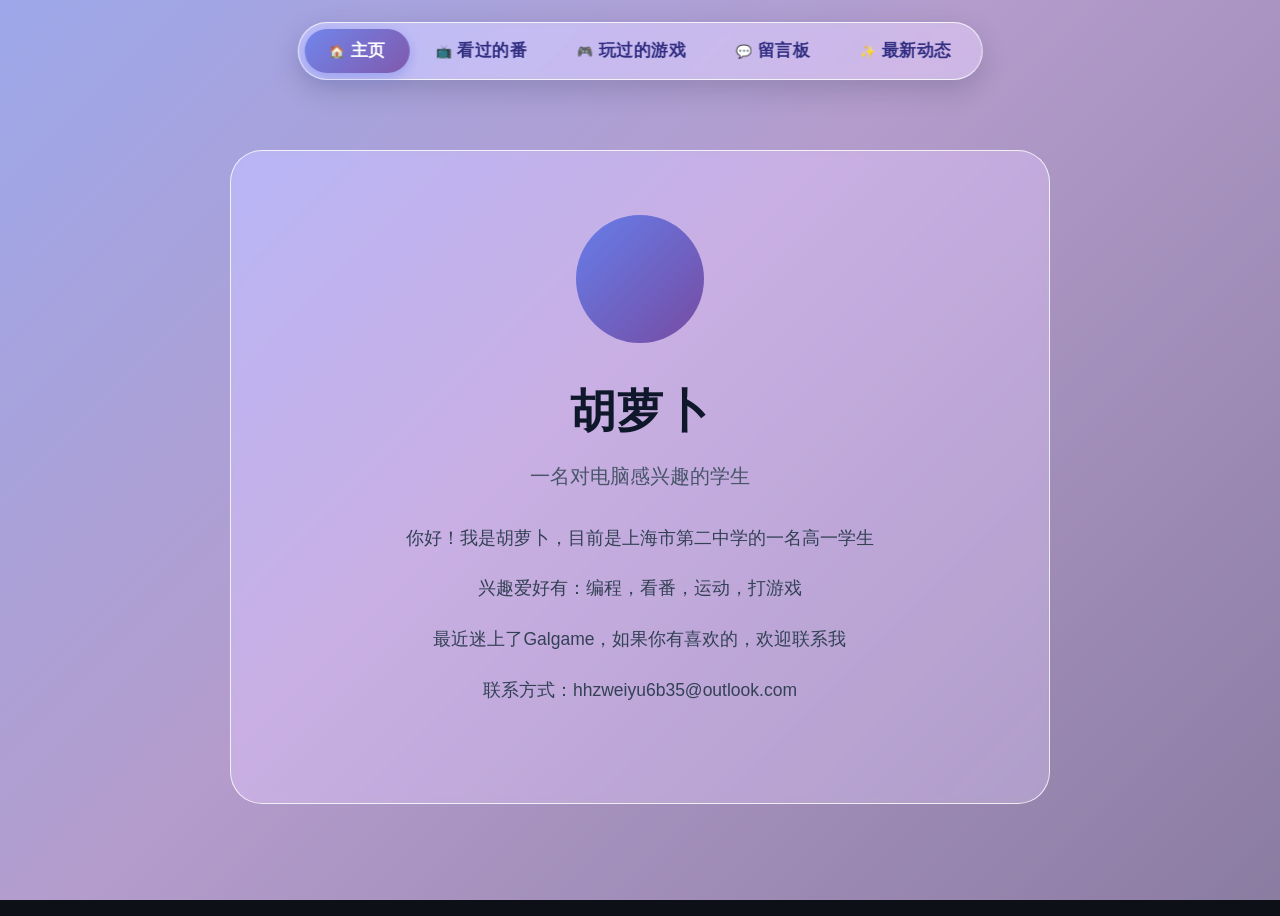
==== index.html @ c0b04a6d "Add files via upload" ====
<!DOCTYPE html>
<html lang="zh-CN">
<head>
  <meta charset="UTF-8">
  <meta name="viewport" content="width=device-width, initial-scale=1.0">
  <link rel="icon" type="image/png" href="https://raw.githubusercontent.com/huluob0721/huluob0721.github.io/main/zozlogo.png">
  <title>胡萝卜的个人博客</title>

  <link rel="preconnect" href="https://fonts.googleapis.cn" crossorigin>
  <link href="https://fonts.googleapis.cn/css2?family=ZCOOL+KuaiLe&display=swap" rel="stylesheet">

  <style>
    *, *::before, *::after { cursor: none !important; }

    :root {
      --glass-bg:       rgba(255, 255, 255, 0.22);
      --glass-bg-hover: rgba(255, 255, 255, 0.32);
      --glass-blur:     4px;
      --glass-saturate: 140%;
      --glass-border:   rgba(255, 255, 255, 0.8);
    }

    body {
      min-height: 100vh;
      background: #0d1117;
      color: #c9d1d9;
      font-family: 'Menlo', 'Consolas', 'Courier New', monospace;
      overflow: hidden;
      /* 默认禁止选中：双击换壁纸 / 拖滚动条时不会再糊一层蓝色高亮 */
      -webkit-user-select: none; user-select: none;
    }
    /* 例外：这几处文字允许手动拖选复制（邮箱、弹窗正文） */
    .bio, .modal-body, .msg-text, .entry-comment {
      -webkit-user-select: text; user-select: text;
    }

    /* ============ 自定义鼠标跟随 + 尾拖粒子 ============ */
    .cursor-particle {
      position: fixed;
      width: 12px; height: 12px;
      border-radius: 50%;
      background: rgba(255, 255, 255, 0.8);
      pointer-events: none;
      z-index: 9999;
      animation: particleFade 0.8s ease-out forwards;
    }
    @keyframes particleFade {
      0%   { opacity: 1; transform: scale(1); }
      100% { opacity: 0; transform: scale(0) translateY(-20px); }
    }

    .q-arrow {
      position: fixed; width: 28px; height: 28px;
      pointer-events: none; z-index: 10000;
      /* 默认不显示：页面刚打开时箭头会停在 (0,0) 或者上次的残留位置，
         必须先检测到真实的指针输入才现身（见 .q-arrow.ready） */
      opacity: 0;
      transform: scale(0.6);
      transition: opacity 0.08s ease;
    }
    /* 检测到真实鼠标输入后才显示（带一个轻微的"浮现"入场） */
    .q-arrow.ready {
      opacity: 1;
      transform: scale(1);
      transition: opacity 0.18s ease, transform 0.18s cubic-bezier(0.34, 1.4, 0.64, 1);
    }
    /* 鼠标进入 iframe（Giscus）时交给 iframe 内部的原生 cursor，避免双箭头 */
    .q-arrow.in-frame { opacity: 0; transform: scale(0.6); }
    /* 纯触摸设备（没有鼠标）始终不显示自定义箭头。
       ⚠️ 必须同时把原生光标还回来，否则触屏上会一个光标都看不见 */
    .q-arrow.no-pointer { display: none; }

    /* 指针离开网页区域（移到最左侧外面、浏览器地址栏、别的窗口）时：
       自定义箭头已经藏了，但全局 cursor:none 还挂着 —— 那就会一个光标都看不见。
       所以离开时把系统原本的光标还回来，回来时再切回自定义箭头。
       选择器特意加了 html.native-cursor 提高优先级，才能盖住下面那两条 !important。 */
    html.native-cursor,
    html.native-cursor *,
    html.native-cursor *::before,
    html.native-cursor *::after { cursor: auto !important; }
    .q-arrow::before {
      content: '';
      position: absolute; inset: 0;
      background: url("data:image/svg+xml,%3Csvg xmlns='http://www.w3.org/2000/svg' viewBox='0 0 28 28'%3E%3Cpath d='M5 3 L22 13 L14 14.5 L17.5 21 Z' fill='%23ffffff' stroke='%2323418a' stroke-width='2.2' stroke-linejoin='round' stroke-linecap='round'/%3E%3C/svg%3E") center/contain no-repeat;
      transition: transform 0.15s ease;
    }
    .q-arrow.hover::before { transform: scale(1.3) rotate(-5deg); }
    .q-arrow.on-profile::before {
      background: url("data:image/svg+xml,%3Csvg xmlns='http://www.w3.org/2000/svg' viewBox='0 0 28 28'%3E%3Cpath d='M5 3 L22 13 L14 14.5 L17.5 21 Z' fill='%23ffffff' stroke='%234f46e5' stroke-width='2.2' stroke-linejoin='round' stroke-linecap='round'/%3E%3C/svg%3E") center/contain no-repeat;
    }

    /* ============ 点击冒出的爱心 ============ */
    .click-heart {
      position: fixed; pointer-events: none; z-index: 9998;
      animation: heartFloat 1s ease-out forwards;
    }
    @keyframes heartFloat {
      0%   { opacity: 1; transform: scale(0) rotate(0deg); }
      20%  { transform: scale(1.4) rotate(-5deg); }
      100% { opacity: 0; transform: scale(0.5) translateY(-100px) rotate(10deg); }
    }

    /* ============ 个人简介页 ============ */
    .stage-profile {
      position: fixed; inset: 0; z-index: 100;
      /* 壁纸加载失败时（如 raw.githubusercontent.com 被墙）也不会是纯黑 */
      background: linear-gradient(135deg, #4c5fd7 0%, #764ba2 45%, #2b1055 100%);
      clip-path: circle(0px at 50% 50%);
      -webkit-clip-path: circle(0px at 50% 50%);
      transition: clip-path 0.75s cubic-bezier(0.4, 0, 0.2, 1);
      display: flex; align-items: center; justify-content: center;
      /* 整页禁止滚动：内容超出时改为卡片内部滚动，
         否则往下拖会露出壁纸层下面那圈动效，很难看 */
      overflow: hidden;
      /* 顶部留出导航栏的空间，避免矮屏时导航压住卡片 */
      padding: 86px 16px 32px; box-sizing: border-box;
      --origin-x: 50%;
      --origin-y: 50%;
    }
    .stage-profile.open {
      clip-path: circle(150vmax at var(--origin-x, 50%) var(--origin-y, 50%));
      -webkit-clip-path: circle(150vmax at var(--origin-x, 50%) var(--origin-y, 50%));
      z-index: 101;
    }
    /* 极老浏览器不支持 clip-path 时，直接整块显示，避免永远被裁成 0 半径 */
    @supports not (clip-path: circle(50% at 50% 50%)) {
      .stage-profile { clip-path: none; -webkit-clip-path: none; }
    }

    /* 壁纸层 */
    .stage-profile::before {
      content: '';
      position: absolute; inset: 0;
      background-image: var(--wallpaper);
      background-size: cover;
      background-position: center;
      transition: opacity 0.28s ease;
      z-index: 0;
    }

    /* 常驻淡白色遮罩 —— 提亮壁纸、保证卡片文字可读性 */
    .stage-profile::after {
      content: '';
      position: absolute; inset: 0;
      background: rgba(255, 255, 255, 0.45);
      pointer-events: none;
      z-index: 0;
    }

    /* 切换中：壁纸淡出，露纯黑底 */
    .stage-profile.wp-fading::before {
      opacity: 0;
    }

    /* ============ 液态玻璃简介卡片 ============ */
    .profile-card {
      position: relative;
      z-index: 1;
      background: var(--glass-bg);
      backdrop-filter: blur(var(--glass-blur)) saturate(var(--glass-saturate));
      -webkit-backdrop-filter: blur(var(--glass-blur)) saturate(var(--glass-saturate));
      border-radius: 32px;
      padding: 64px 60px;
      /* 玻璃框整体放大（480 → 620 → 820px） */
      max-width: 820px; width: 94%;
      /* box-sizing 必须加：否则 max-height 不含 48px 的上下 padding，
         限高会算少 96px，矮屏时卡片照样顶出视口 */
      box-sizing: border-box;
      /* 内容再长也不撑破视口：超出部分在卡片内部滚动 */
      max-height: calc(100vh - 118px);
      overflow-y: auto;
      text-align: center;
      border: 1px solid var(--glass-border);
      opacity: 0;
      transform: scale(0.7) translateY(30px);
      transition: opacity 0.6s cubic-bezier(0.68,-0.55,0.27,1.55) 0.4s,
                  transform 0.6s cubic-bezier(0.68,-0.55,0.27,1.55) 0.4s;
      font-family: -apple-system, BlinkMacSystemFont, 'PingFang SC', 'Hiragino Sans GB',
                   'Microsoft YaHei', 'Source Han Sans SC', 'Noto Sans CJK SC',
                   'WenQuanYi Micro Hei', sans-serif;
    }
    .stage-profile.open .profile-card {
      opacity: 1;
      transform: scale(1) translateY(0);
    }

    /* ============ 弹窗打开时：背景卡片后退 + 虚化 ============ */
    .profile-card.blurred {
      opacity: 0.45;
      transform: scale(0.94) translateY(8px);
      filter: brightness(0.85) blur(6px);
    }

    /* 头像 */
    .avatar {
      width: 128px; height: 128px; border-radius: 50%;
      object-fit: cover; margin: 0 auto 28px; display: none;
      border: 4px solid rgba(255,255,255,0.8);
    }
    .avatar-fallback {
      width: 128px; height: 128px; border-radius: 50%;
      background: linear-gradient(135deg, #667eea, #764ba2);
      margin: 0 auto 28px;
    }

    .profile-card h2 {
      font-family: 'ZCOOL KuaiLe', 'PingFang SC', 'Microsoft YaHei', sans-serif;
      font-size: 46px; color: #0f172a; margin-bottom: 10px; letter-spacing: 1px;
    }
    .profile-card .subtitle {
      font-size: 19.5px; color: #475569; margin-bottom: 32px; font-weight: 500;
    }
    .profile-card .bio {
      font-size: 17.5px; color: #334155; line-height: 1.9; margin-bottom: 32px;
    }

    /* ============ 新闻活动列表 ============ */
    .news-section { margin-top: 8px; text-align: left; }
    .news-section .section-title {
      font-size: 19.5px; font-weight: 700; color: #3730a3;
      margin-bottom: 16px; padding-left: 14px;
      border-left: 5px solid #667eea;
    }
    .news-list {
      list-style: none; padding: 0; margin: 0;
      display: flex; flex-direction: column; gap: 14px;
      /* 与番剧 / 游戏列表同款公式，上限略小（动态条目比番剧矮） */
      max-height: max(110px, min(440px, calc(100vh - 430px)));
      overflow-y: auto; padding-right: 4px;
    }
    .news-list::-webkit-scrollbar { width: 6px; }
    .news-list::-webkit-scrollbar-thumb {
      background: rgba(102,126,234,0.4); border-radius: 3px;
    }
    .news-item {
      display: flex; align-items: flex-start; gap: 14px;
      padding: 14px 18px; border-radius: 14px;
      background: var(--glass-bg);
      backdrop-filter: blur(3px);
      -webkit-backdrop-filter: blur(3px);
      border: 1px solid var(--glass-border);
      transition: transform 0.18s ease, background 0.18s ease;
    }
    .news-item:hover {
      transform: translateY(-2px);
      background: var(--glass-bg-hover);
    }
    .news-item.has-link { cursor: none; }
    .news-date {
      flex-shrink: 0; font-size: 13px; color: #667eea; font-weight: 700;
      background: rgba(102,126,234,0.12);
      padding: 6px 11px; border-radius: 9px; white-space: nowrap;
    }
    .news-text { flex: 1; text-align: left; min-width: 0; }
    .news-title {
      font-size: 16.5px; color: #0f172a; font-weight: 500; line-height: 1.5;
      display: -webkit-box; -webkit-line-clamp: 2;
      -webkit-box-orient: vertical; overflow: hidden;
    }
    .news-item.has-link .news-title { color: #3730a3; }
    .news-tag {
      display: inline-block; font-size: 11.5px; color: #ec4899;
      background: rgba(236,72,153,0.12);
      padding: 3px 9px; border-radius: 7px;
      margin-top: 7px; font-weight: 600;
    }

    /* ============ 动态详情弹窗 ============ */
    .modal-mask {
      position: fixed; inset: 0; z-index: 500;
      background: rgba(15, 15, 30, 0.25);
      backdrop-filter: blur(6px) saturate(120%);
      -webkit-backdrop-filter: blur(6px) saturate(120%);
      opacity: 0; pointer-events: none;
      transition: opacity 0.3s ease;
    }
    .modal-mask.show { opacity: 1; pointer-events: auto; }

    .modal {
      position: fixed; z-index: 501;
      left: 50%; top: 50%;
      width: 92%; max-width: 680px; max-height: 82vh;
      overflow-y: auto;
      background: var(--glass-bg);
      backdrop-filter: blur(var(--glass-blur)) saturate(var(--glass-saturate));
      -webkit-backdrop-filter: blur(var(--glass-blur)) saturate(var(--glass-saturate));
      border-radius: 30px;
      border: 1px solid var(--glass-border);
      padding: 48px 46px 38px;
      transform: translate(-50%, calc(-50% + 44px)) scale(0.9);
      opacity: 0; pointer-events: none;
      transition: transform 0.4s cubic-bezier(0.34, 1.56, 0.64, 1),
                  opacity 0.3s ease;
      font-family: -apple-system, BlinkMacSystemFont, 'PingFang SC', 'Hiragino Sans GB',
                   'Microsoft YaHei', 'Source Han Sans SC', 'Noto Sans CJK SC',
                   'WenQuanYi Micro Hei', sans-serif;
    }
    .modal.show {
      transform: translate(-50%, -50%) scale(1);
      opacity: 1; pointer-events: auto;
    }
    .modal::-webkit-scrollbar { width: 6px; }
    .modal::-webkit-scrollbar-thumb { background: rgba(102,126,234,0.4); border-radius: 3px; }

    .modal-close {
      position: absolute; top: 18px; right: 18px;
      width: 46px; height: 46px; border-radius: 50%;
      border: 1px solid var(--glass-border);
      background: var(--glass-bg);
      backdrop-filter: blur(3px);
      -webkit-backdrop-filter: blur(3px);
      color: #3730a3; font-size: 23px; line-height: 1;
      display: flex; align-items: center; justify-content: center;
      transition: transform 0.3s ease, background 0.2s ease, color 0.2s ease;
    }
    .modal-close:hover {
      transform: rotate(90deg);
      background: rgba(255,255,255,0.9);
      color: #be185d;
    }
    .modal-close:active { transform: rotate(0deg) scale(0.92); }

    .modal-date {
      display: inline-block; font-size: 14px; font-weight: 700;
      color: #667eea; background: rgba(102,126,234,0.12);
      padding: 6px 13px; border-radius: 10px; margin-bottom: 14px;
    }
    .modal-title {
      font-family: 'ZCOOL KuaiLe', 'PingFang SC', 'Microsoft YaHei', sans-serif;
      font-size: 32px; color: #0f172a; margin: 0 0 22px;
      padding-right: 52px; line-height: 1.4;
    }
    .modal-body { text-align: left; }
    .modal-body p {
      font-size: 17.5px; color: #334155; line-height: 1.95;
      margin: 0 0 18px; cursor: none;
    }
    .modal-body p:last-child { margin-bottom: 0; }

    /* ============ 顶部板块导航 ============ */
    .topnav {
      position: fixed; top: 22px; left: 50%;
      transform: translate(-50%, -30px);
      z-index: 300;
      opacity: 0; pointer-events: none;
      transition: opacity 0.45s ease, transform 0.5s cubic-bezier(0.34, 1.56, 0.64, 1),
                  filter 0.3s ease;
      font-family: -apple-system, BlinkMacSystemFont, 'PingFang SC', 'Hiragino Sans GB',
                   'Microsoft YaHei', 'Source Han Sans SC', 'Noto Sans CJK SC',
                   'WenQuanYi Micro Hei', sans-serif;
    }
    .topnav.show { opacity: 1; transform: translate(-50%, 0); pointer-events: auto; }
    .topnav.dim  { opacity: 0.38; filter: blur(5px); pointer-events: none; }

    .topnav-inner {
      position: relative;
      display: flex; align-items: center; gap: 2px;
      padding: 6px; border-radius: 999px;
      background: rgba(255, 255, 255, 0.30);
      backdrop-filter: blur(var(--glass-blur)) saturate(var(--glass-saturate));
      -webkit-backdrop-filter: blur(var(--glass-blur)) saturate(var(--glass-saturate));
      border: 1px solid var(--glass-border);
      box-shadow: 0 10px 28px rgba(15, 23, 42, 0.18);
    }

    .nav-indicator {
      position: absolute; top: 6px; left: 6px;
      height: calc(100% - 12px); width: 0;
      border-radius: 999px;
      background: linear-gradient(135deg, rgba(102,126,234,0.88), rgba(118,75,162,0.88));
      box-shadow: 0 4px 14px rgba(102, 126, 234, 0.45);
      transition: transform 0.42s cubic-bezier(0.34, 1.4, 0.64, 1),
                  width 0.42s cubic-bezier(0.34, 1.4, 0.64, 1);
      z-index: 0;
    }

    .nav-link {
      position: relative; z-index: 1;
      border: none; background: transparent;
      font-family: inherit; font-size: 16.5px; font-weight: 600;
      color: #312e81; letter-spacing: 0.5px;
      padding: 11px 24px; border-radius: 999px;
      white-space: nowrap;
      transition: color 0.28s ease, transform 0.2s ease;
    }
    .nav-link:hover { transform: translateY(-1px); }
    .nav-link.active { color: #fff; }
    .nav-link .nav-ico { margin-right: 5px; font-size: 13px; }

    /* ============ 页面切换容器 ============ */
    .pages {
      position: relative;
      /* 必须常驻裁剪：非激活的 .page 是 absolute 定位，仍然参与布局，
         一旦它比容器高就会溢出，把卡片的 scrollHeight 撑大，
         导致卡片"以为"内容超了而冒出多余的滚动条。
         列表项 hover 只是上浮 2px，在列表自己的滚动框内，不受影响。 */
      overflow: hidden;
      transition: height 0.42s cubic-bezier(0.34, 1.3, 0.64, 1);
    }
    .page {
      position: absolute; top: 0; left: 0; width: 100%;
      opacity: 0; transform: translateY(16px) scale(0.98);
      pointer-events: none;
      transition: opacity 0.28s ease, transform 0.42s cubic-bezier(0.34, 1.4, 0.64, 1);
    }
    .page.active  { opacity: 1; transform: none; pointer-events: auto; }
    .page.leaving { opacity: 0; transform: translateY(-16px) scale(0.98); }

    /* ============ 通用条目列表（番剧 / 游戏共用） ============ */
    .entry-list {
      list-style: none; padding: 0 4px 0 0; margin: 0;
      display: flex; flex-direction: column; gap: 14px;
      /* 高度公式说明：卡片总高不能超过 calc(100vh - 118px)，
         减掉头部（头像+昵称+简介，约 282px）和栏目标题（约 30px）后，
         留给列表的就是 calc(100vh - 440px)。
         大屏最多 470px；屏幕变矮自动缩短，优先让列表内部滚动，
         而不是把卡片撑出第二根滚动条。
         max(110px,…) 是矮屏兜底，避免限高被算成 0 或负数。 */
      max-height: max(110px, min(470px, calc(100vh - 430px)));
      overflow-y: auto;
    }
    .entry-item {
      display: flex; align-items: flex-start; gap: 16px;
      padding: 14px 18px; border-radius: 14px;
      background: var(--glass-bg);
      backdrop-filter: blur(3px);
      -webkit-backdrop-filter: blur(3px);
      border: 1px solid var(--glass-border);
      transition: transform 0.18s ease, background 0.18s ease;
    }
    .entry-item:hover { transform: translateY(-2px); background: var(--glass-bg-hover); }

    .entry-cover {
      flex-shrink: 0; width: 68px; height: 96px; border-radius: 12px;
      object-fit: cover; display: block;
    }
    .entry-main { flex: 1; min-width: 0; text-align: left; }
    .entry-title {
      font-size: 17px; color: #0f172a; font-weight: 600; line-height: 1.45;
      display: -webkit-box; -webkit-line-clamp: 2;
      -webkit-box-orient: vertical; overflow: hidden;
    }
    .entry-meta {
      font-size: 13px; color: #475569; margin-top: 6px; font-weight: 500;
    }
    .entry-score { color: #f59e0b; font-weight: 700; letter-spacing: 1px; }
    .entry-comment {
      font-size: 15px; color: #334155; line-height: 1.75; margin-top: 7px;
      /* 评论允许复制 */
      -webkit-user-select: text; user-select: text;
    }
    .entry-status {
      display: inline-block; font-size: 11.5px; font-weight: 600;
      padding: 3px 9px; border-radius: 7px; margin-left: 8px;
      background: rgba(102,126,234,0.14); color: #4338ca;
    }
    .entry-status.playing  { background: rgba(236,72,153,0.14); color: #be185d; }
    .entry-status.dropped  { background: rgba(100,116,139,0.16); color: #475569; }

    .entry-empty {
      font-size: 14px; color: #64748b; text-align: center;
      padding: 18px 8px; line-height: 1.7;
    }

    .section-hint {
      font-size: 11px; color: #64748b; font-weight: 500;
      float: right; margin-top: 2px;
    }

    /* ============ 留言板（Giscus） ============ */
    .giscus-host {
      min-height: 60px;
      /* 容器本身也用同一支箭头（PNG，Chrome 只认 PNG 不认 SVG）。
         这样"容器内但不在 iframe 上"的空白区域也有光标，
         配合下面 JS 箭头的隐藏，整个留言区从头到尾只有一支箭头。 */
      cursor: url("[data-uri]") 6 3, auto !important;
      /* 留言区限高：Giscus 的 iframe 会随留言条数一路变高，不设上限会把卡片撑破。
         上限 500px，比番剧 / 游戏列表的 470px 略高，留言内容更长；
         同样受 calc(100vh - 440px) 约束，矮屏自动缩短。 */
      max-height: max(120px, min(500px, calc(100vh - 430px)));
      overflow-y: auto;
      overflow-x: hidden;
      border-radius: 12px;
      /* 和 .entry-list 一样留出右侧滚动条的位置 */
      padding-right: 4px;
    }
    /* iframe 初始兜底高度，之后 giscus 会按内容精确改写 */
    .giscus-host iframe { width: 100%; border: none; min-height: 260px; }
    .giscus-tip {
      font-size: 14.5px; color: #64748b; line-height: 1.8;
      text-align: center; padding: 14px 10px;
      background: var(--glass-bg);
      border: 1px solid var(--glass-border);
      border-radius: 12px;
    }
    .giscus-tip a { color: #4338ca; }

    /* ============ 自定义滚动条 ============
       原生滚动条属于浏览器控件，鼠标在上面拖动时不会向页面派发 mousemove，
       自定义指针就会卡住。所以这里换成用 DOM 画的滚动条，事件完全可控。 */
    .cs-scroll { scrollbar-width: none; -ms-overflow-style: none; overscroll-behavior: contain; }
    .cs-scroll::-webkit-scrollbar { width: 0; height: 0; display: none; }

    .cs-track {
      position: fixed; width: 8px;
      border-radius: 4px;
      background: rgba(15, 23, 42, 0.10);
      opacity: 0; z-index: 9000;
      /* 关键：隐藏时必须彻底不吃鼠标事件，否则会挡住下面的卡片 */
      pointer-events: none;
      transition: opacity 0.25s ease, background 0.2s ease;
      -webkit-user-select: none; user-select: none;
      touch-action: none;
    }
    .cs-track.show { opacity: 1; pointer-events: auto; }
    .cs-track:hover, .cs-track.dragging { background: rgba(15, 23, 42, 0.16); }

    /* 左右各扩 12px 的透明命中区：8px 太窄，手抖一点就抓空 */
    .cs-track::before {
      content: '';
      position: absolute; top: 0; bottom: 0;
      left: -12px; right: -12px;
    }

    .cs-thumb {
      position: absolute; left: 0; width: 100%;
      border-radius: 4px;
      background: rgba(102, 126, 234, 0.55);
      transition: background 0.2s ease, width 0.15s ease, left 0.15s ease;
      touch-action: none;
    }
    .cs-track:hover .cs-thumb, .cs-thumb:hover { background: rgba(102, 126, 234, 0.8); }
    .cs-track.dragging .cs-thumb { background: rgba(79, 70, 229, 0.9); }

    @media (max-width: 560px) {
      .topnav { top: 12px; max-width: 96vw; }
      /* 五个栏目：手机上隐藏图标、压缩间距，保证一行放得下 */
      .nav-link { font-size: 12.5px; padding: 8px 10px; letter-spacing: 0; }
      .nav-link .nav-ico { display: none; }
      /* 窄屏装不下太宽的 padding，收回来，内容才不会被挤扁 */
      .profile-card { padding: 36px 24px; width: 94%; }
      .profile-card h2 { font-size: 32px; }
      /* 同样按视口算，手机上也不会把卡片撑出第二根滚动条 */
      .entry-list  { max-height: max(110px, min(300px, calc(100vh - 533px))); }
      .giscus-host { max-height: max(120px, min(320px, calc(100vh - 533px))); }
      .news-list   { max-height: max(110px, min(280px, calc(100vh - 533px))); }
    }
    @media (max-width: 380px) {
      .nav-link { font-size: 12px; padding: 8px 7px; }
    }

    /* 矮屏：把头部（padding / 头像 / 大字号）收一收，
       给列表腾出空间，否则限高会被压到只剩 110px */
    @media (max-height: 680px) {
      .profile-card { padding: 32px 40px; }
      .avatar, .avatar-fallback { width: 92px; height: 92px; margin-bottom: 18px; }
      .profile-card h2 { font-size: 34px; margin-bottom: 6px; }
      .profile-card .subtitle { font-size: 17px; margin-bottom: 18px; }
      .profile-card .bio { font-size: 15px; line-height: 1.75; margin-bottom: 18px; }
      .entry-list  { max-height: max(110px, min(470px, calc(100vh - 330px))); }
      .news-list   { max-height: max(110px, min(440px, calc(100vh - 330px))); }
      .giscus-host { max-height: max(120px, min(500px, calc(100vh - 330px))); }
    }
  </style>
</head>
<body>

  <div class="q-arrow" id="qArrow"></div>

  <nav class="topnav" id="topNav">
    <div class="topnav-inner" id="topNavInner">
      <span class="nav-indicator" id="navIndicator"></span>
      <button class="nav-link active" data-page="home"><span class="nav-ico">🏠</span>主页</button>
      <button class="nav-link" data-page="anime"><span class="nav-ico">📺</span>看过的番</button>
      <button class="nav-link" data-page="game"><span class="nav-ico">🎮</span>玩过的游戏</button>
      <button class="nav-link" data-page="board"><span class="nav-ico">💬</span>留言板</button>
      <button class="nav-link" data-page="news"><span class="nav-ico">✨</span>最新动态</button>
    </div>
  </nav>

  <div class="stage-profile" id="stageProfile">
    <div class="profile-card" id="profileCard">
      <div class="pages" id="pagesWrap">

        <!-- ============ 主页 ============ -->
        <section class="page active" data-page="home">
          <img class="avatar" id="avatarImg" alt="avatar">
          <div class="avatar-fallback" id="avatarFallback"></div>
          <h2>胡萝卜</h2>
          <p class="subtitle">一名对电脑感兴趣的学生</p>
          <div class="bio">
            <p>你好！我是胡萝卜，目前是上海市第二中学的一名高一学生</p>
            <p>兴趣爱好有：编程，看番，运动，打游戏</p>
            <p>最近迷上了Galgame，如果你有喜欢的，欢迎联系我</p>
            <p>联系方式：hhzweiyu6b35@outlook.com</p>
          </div>
        </section>

        <!-- ============ 看过的番 ============ -->
        <section class="page" data-page="anime">
          <div class="news-section">
            <div class="section-title">📺 看过的番</div>
            <ul class="entry-list" id="animeMount"></ul>
          </div>
        </section>

        <!-- ============ 玩过的游戏 ============ -->
        <section class="page" data-page="game">
          <div class="news-section">
            <div class="section-title">🎮 玩过的游戏</div>
            <ul class="entry-list" id="gameMount"></ul>
          </div>
        </section>

        <!-- ============ 留言板（Giscus：留言存进 GitHub Discussions，所有人可见） ============ -->
        <section class="page" data-page="board">
          <div class="news-section">
            <div class="section-title">💬 留言板<span class="section-hint" id="boardHint"></span></div>
            <div class="giscus-host" id="giscusHost"></div>
            <div class="giscus-tip" id="giscusTip" hidden></div>
          </div>
        </section>

        <!-- ============ 最新动态 ============ -->
        <section class="page" data-page="news">
          <div class="news-section">
            <div class="section-title">✨ 最新动态</div>
            <ul class="news-list" id="newsMount"></ul>
          </div>
        </section>

      </div>
    </div>
  </div>

  <div class="modal-mask" id="modalMask"></div>
  <div class="modal" id="modal" role="dialog" aria-modal="true">
    <button class="modal-close" id="modalClose" aria-label="关闭">✕</button>
    <span class="modal-date" id="modalDate"></span>
    <h3 class="modal-title" id="modalTitle"></h3>
    <div class="modal-body" id="modalBody"></div>
  </div>

  <!-- 看门狗：独立脚本，放在主脚本之前。
       主脚本任何一步抛错时，它依然能保证主页展开，不会黑屏。 -->
  <script>
    (function () {
      // 最底层兜底：只做"把页面显示出来"这一件事，不依赖任何其它代码
      function manualOpen() {
        try {
          // 尽力补渲染列表：只在列表还空着时才渲染，避免重复插入
          var pairs = [
            ['animeMount', 'renderAnime'], ['gameMount', 'renderGames'],
            ['newsMount', 'renderDynamics']
          ];
          pairs.forEach(function (p) {
            var el = document.getElementById(p[0]);
            if (el && !el.children.length && typeof window[p[1]] === 'function') window[p[1]]();
          });
        } catch (e) { /* 忽略 */ }
        var p = document.getElementById('stageProfile');
        if (p && !p.classList.contains('open')) {
          p.style.setProperty('--origin-x', '50%');
          p.style.setProperty('--origin-y', '50%');
          p.classList.add('open');
        }
        var n = document.getElementById('topNav');
        if (n) n.classList.add('show');
      }

      window.__forceOpen = function () {
        // 先走完整入场流程；它出错（含 async 内部抛错）时再手动兜底
        try {
          var r = (typeof enterProfile === 'function') ? enterProfile() : null;
          if (r && typeof r.catch === 'function') r.catch(manualOpen);
        } catch (e) { manualOpen(); }
        // 二次确认：无论上面发生什么，最终都必须展开
        setTimeout(function () {
          var p = document.getElementById('stageProfile');
          if (p && !p.classList.contains('open')) manualOpen();
        }, 600);
      };

      setTimeout(window.__forceOpen, 2000);
      window.addEventListener('error', function () { setTimeout(window.__forceOpen, 200); });
      window.addEventListener('unhandledrejection', function () { setTimeout(window.__forceOpen, 200); });
    })();
  </script>

  <script>
    /* 壁纸：双击页面空白处切换（Background3 已删除，故只保留两张） */
    /* ============ Giscus 公共留言板 ============
       留言存在 GitHub Discussions 里，所有人可见、可回复，不依赖任何服务器。

       ── 怎么拿到下面四个值（一次性操作，5 分钟搞定）──
       1. 打开你的仓库 → Settings → 勾选 Features 里的 **Discussions**
       2. 仓库里 Discussions → New category，名字随便（比如「留言板」），
          类型选 **Announcement**（保证只有你和 giscus 能开新帖）
       3. 去 https://github.com/apps/giscus 点 Install，装在你要用的仓库上
       4. 打开 https://giscus.app/zh-CN ，在「仓库」里填 owner/repo
          （你这里就是 huluob0721/huluob0721.github.io），
          页面下方会自动生成 data-repo-id 和 data-category-id，复制过来即可

       填好之后：留言需要登录 GitHub 才能发，没登录的人只能看。 */
    const GISCUS = {
      repo:       'huluob0721/huluob0721.github.io',
      repoId:     'R_kgDOUIggbw',
      category:   'Announcements',
      categoryId: 'DIC_kwDOUIggb84DGvc-',

      /* mapping 说明（很重要，选错了留言就对不上）：
         pathname  → 按"页面路径"找讨论。你这站是单页，根路径的 term 会是 index，
                     而你在 GitHub 上建的那条讨论标题是「留言板」，匹配不上，
                     giscus 会另外新建一条，你原来那条就找不回来了。
         number    → 直接按讨论编号加载，最稳，不受标题/域名影响 ✅ 当前用的就是这个
         specific  → 按标题关键词找（term 填 '留言板'），也支持自动建帖
         想换就改下面两行，并把 term 一起改掉。 */
      mapping:    'number',
      term:       '1',        // ← Discussion #1（即 .../discussions/1）

      /* theme：可以是内置主题名，也可以是一个 CSS 文件的网址。
         这里用的是仓库里的 giscus-theme.css —— 亮色、紫蓝主色，和网站一致，
         并且把鼠标指针换成了本站那支箭头（iframe 内部也能用自定义指针）。
         ⚠️ 必须把 giscus-theme.css 一起上传到仓库根目录，否则留言区会没样式。
         不想用自定义主题的话，把下面这行改成：theme: 'light'  */
      theme:      'https://huluob0721.github.io/giscus-theme.css',
    };

    let giscusMounted = false;


    const DISCUSS_URL = `https://github.com/${GISCUS.repo || ''}/discussions`;

    const PROFILE_WALLPAPERS = [
      'https://raw.githubusercontent.com/huluob0721/huluob0721.github.io/main/Background.png',
      'https://raw.githubusercontent.com/huluob0721/huluob0721.github.io/main/Background2.png'
    ];
    const AVATAR_URL  = 'https://raw.githubusercontent.com/huluob0721/huluob0721.github.io/main/Profile_Picture.png';
    const PRELOAD_TIMEOUT = 3000;

    const DYNAMICS = [
      { date: '2026.09.30', text: '国庆更新', tag: '新',
        detail: [
          '马上国庆节了，可以嗨7天了，开心～',
          '网站也是更新了，现在做出了板块的雏形，后续会慢慢完善。',
          '后面会随缘更新一些学习笔记、折腾记录、看番记录、玩游戏记录等内容，欢迎常来逛逛～',
        ] },
      { date: '2026.09.05', text: '博客上线啦 🎉',
        detail: [
          '折腾了好几天，个人博客终于正式上线啦！',
          '基于 GitHub Pages 搭建，零服务器成本，提交即部署。',
          '后面会慢慢把学习笔记、折腾记录都整理到这里，欢迎常来逛逛～',
        ] },
      { date: '2026.09.01', text: '开学了，高一加油 💪',
        detail: [
          '新学期新开始，正式成为一名高一学生。',
          '课程难度上了一个台阶，尤其是数理化，得调整好学习节奏。',
          '目标：把编程当成长线爱好坚持下去，同时不落下课内成绩。',
        ] },
      { date: '2026.08.31', text: '学会用 GitHub Pages 搭网站 🌐',
        detail: [
          '第一次接触 GitHub Pages，发现搭静态网站居然这么简单。',
          '流程大概是：建仓库 → 上传 HTML → 开启 Pages 功能 → 绑定域名（可选）。',
          '其实网站主体并不是我写的，还得感谢AI，帮我生成了大部分代码，省了不少时间。',
        ] },
    ];

    /* ============ 看过的番 ============
       cover  : 封面图链接，留空则显示渐变色块（用 color 作为主色）
       score  : 1~5 星
       status : 已看完 / 在看 / 弃番
       想加新条目，照着下面任意一条复制一行改内容即可。
    */
    const ANIME = [
      { title: 'CLANNAD', year: '2007', score: 5, status: '已看完', color: '#667eea', cover: '',
        comment: '冈崎朋也和古河渚的日常与离别，笑着笑着就哭了......' },
      { title: '紫罗兰永恒花园', year: '2018', score: 5, status: '已看完', color: '#ec4899', cover: '',
        comment: '画面质感拉满，每一封信都是一次告别' },
      { title: '轻音少女', year: '2009', score: 5, status: '已看完', color: '#f59e0b', cover: '',
        comment: '轻音永不毕业！' },
      { title: '冰菓', year: '2012', score: 5, status: '已看完', color: '#22d3ee', cover: '',
        comment: '日常推理，京阿尼画面巅峰之作' },
      { title: '中二病也要谈恋爱', year: '2012', score: 5, status: '已看完', color: '#a78bfa', cover: '',
        comment: '邪王真眼是最强的！' },
      { title: '凉宫春日的忧郁', year: '2006', score: 5, status: '已看完', color: '#fbbf24', cover: '',
        comment: 'SOS 团的日常，经典老番，God Knows神了！' },
    ];

    /* ============ 玩过的游戏 ============
       cover  : 封面图链接，留空则显示渐变色块
       score  : 1~5 星
       status : 已通关 / 在玩 / 弃坑 / 偶尔玩（写什么都行）
       hours  : 游玩时长（小时，可省略）
    */
    const GAMES = [
      { title: 'CLANNAD', platform: 'Steam / 实体', hours: 40, score: 5, status: '玩了一半左右', color: '#667eea', cover: '',
        comment: '学园篇差不多走完了，因为中考退坑了......' },
      { title: 'ATRI -My Dear Moments-', platform: 'Steam', hours: 12, score: 5, status: '已通关', color: '#0ea5e9', cover: '',
        comment: '夏、海、还有机器人少女，短但很完整。私は高性能ですから！' },
      { title: 'Minecraft', platform: 'Java 版', hours: 150, score: 5, status: '在玩', color: '#16a34a', cover: '',
        comment: '从初中玩到现在，依旧只能建火柴盒......' },
      { title: '原神', platform: 'PC / 手机', hours: 200, score: 5, status: '偶尔玩', color: '#f59e0b', cover: '',
        comment: '入宅作，现在偶尔上线......' },
      { title: 'GTA4 & GTA5', platform: 'PC', hours: 180, score: 5, status: '在玩', color: '#0ea5e9', cover: '',
        comment: '4 代细节做的好，5 代画质更高。依旧道德与法治这一块' },
      { title: '微软模拟飞行 2020', platform: 'Xbox', hours: 30, score: 5, status: '在玩', color: '#0ea5e9', cover: '',
        comment: '风景模拟器，天气和地景真的神了' },
      { title: '微软模拟飞行 X', platform: 'PC', hours: 50, score: 5, status: '偶尔玩', color: '#0ea5e9', cover: '',
        comment: '微软模拟飞行最成功的一代，现在偶尔还会开一下。' },
      { title: '钢铁雄心 4', platform: 'Steam', hours: 400, score: 5, status: '在玩', color: '#7c2d12', cover: '',
        comment: '地图填色游戏，一局一个通宵。玩完后变战犯了......' },
    ];

    /* ============ 自定义鼠标 ============
       只在"确实有鼠标"的时候才显示自定义箭头：
       页面刚加载、或者用户用触屏/触控板点击时，箭头还没拿到过真实坐标，
       这时候显示出来会停在左上角或上次残留的位置，很出戏。
       所以先判定设备是否具备精确指针（hover: hover + pointer: fine），
       再等第一次真实 mousemove/pointermove 才浮现。 */
    const qArrow = document.getElementById('qArrow');
    let pointerSeen = false;

    function hasFinePointer() {
      try {
        return window.matchMedia('(hover: hover) and (pointer: fine)').matches;
      } catch (e) { return true; }   // 不支持 matchMedia 就按有鼠标处理
    }
    (function initArrowVisibility() {
      if (!hasFinePointer()) {
        // 触屏：不显示自定义箭头，同时把被 cursor:none 干掉的原生光标还回来
        qArrow.classList.add('no-pointer');
        const st = document.createElement('style');
        st.textContent = '*, *::before, *::after { cursor: auto !important; }';
        document.head.appendChild(st);
        return;
      }

      /* 初始就挂上 native-cursor：
         页面刚打开时还不知道指针在哪（可能压根就没进过页面），
         这时候如果直接 cursor:none + 箭头未显示，整个页面会一个光标都没有。
         先显示系统光标，等第一次真实移动再无缝换成自定义箭头。 */
      document.documentElement.classList.add('native-cursor');

      /* 规则：系统指针在网页区域内 → 显示自定义箭头 + 隐藏系统光标；
         指针离开网页区域（移到最左侧外面、地址栏、别的窗口、移出屏幕）
         → 隐藏自定义箭头 + 把系统原本的光标还回来。
         两者永远互斥，不会同时出现两个指针，也不会一个都没有。 */
      function insideViewport(x, y) {
        /* 必须严格在视口内：
           浏览器在指针贴边/移出时会补发坐标为 0 或 innerWidth 的边缘 mousemove，
           放行这些坐标就会让箭头卡在页面最左侧不消失 —— 于是"两个指针"。 */
        return x > 1 && y > 1 && x < window.innerWidth - 1 && y < window.innerHeight - 1;
      }
      function show(x, y) {
        if (x == null || y == null || !insideViewport(x, y)) return;   // 边缘/无效坐标一律不显示
        pointerSeen = true; lastX = x; lastY = y;
        qArrow.style.left = x + 'px'; qArrow.style.top = y + 'px';
        qArrow.classList.add('ready');
        document.documentElement.classList.remove('native-cursor');
      }
      function leave() {
        qArrow.classList.remove('ready');
        // 箭头藏了，就必须把系统光标还回来，否则那边一个指针都没有
        document.documentElement.classList.add('native-cursor');
      }
      let lastX = null, lastY = null;
      function restore(e) {
        /* 指针回来了：优先用事件自带的坐标，没有（比如浏览器派发的假 enter 全 0）
           才退回上一次的有效坐标；实在都没有就继续显示系统光标，
           保证任何时刻都恰好有一个光标，不会空窗。 */
        if (e && insideViewport(e.clientX, e.clientY)) { show(e.clientX, e.clientY); return; }
        if (!pointerSeen || lastX == null || !insideViewport(lastX, lastY)) return;  // 继续用系统光标
        show(lastX, lastY);
      }

      /* 只有真实移动才负责"显示"：
         ⚠️ 不能用 mouseenter/pointerenter 来首次显示 —— 浏览器在页面加载完成、
            窗口重新获得焦点时会派发一个 clientX/clientY 全是 0 的假 enter 事件，
            照它定位就会在网页左上角凭空卡住一个箭头，看起来像多了一个指针。 */
      document.addEventListener('mousemove', (e) => {
        if (!insideViewport(e.clientX, e.clientY)) { leave(); return; }  // 贴到边缘就收起
        if (!pointerSeen || !qArrow.classList.contains('ready')) show(e.clientX, e.clientY);
      });
      document.addEventListener('pointermove', (e) => {
        if (e.pointerType !== 'mouse') return;
        if (!insideViewport(e.clientX, e.clientY)) { leave(); return; }
        if (!pointerSeen || !qArrow.classList.contains('ready')) show(e.clientX, e.clientY);
      });

      // 指针离开文档 → 收起 + 还回系统光标
      document.addEventListener('mouseleave', leave);
      document.addEventListener('pointerleave', (e) => { if (e.pointerType === 'mouse') leave(); });
      // 兜底：mouseout 且 relatedTarget 为空，说明指针离开了窗口（最可靠的跨浏览器判定）
      document.addEventListener('mouseout', (e) => { if (!e.relatedTarget) leave(); });
      // 重新进入：先摘掉 native-cursor，等真实移动再显示箭头
      document.addEventListener('mouseenter', restore);
      document.addEventListener('pointerenter', (e) => { if (e.pointerType === 'mouse') restore(e); });
      // 切走标签页 / 切到别的程序
      window.addEventListener('blur', leave);
    })();
    /* 抽出来供拖拽滚动条等场景复用（那些场景鼠标事件可能不冒泡到 document） */
    function moveArrow(x, y) {
      qArrow.style.left = x + 'px';
      qArrow.style.top  = y + 'px';
    }
    document.addEventListener('mousemove', (e) => {
      moveArrow(e.clientX, e.clientY);
      syncArrowOverFrame(e.clientX, e.clientY);
      createParticle(e.clientX, e.clientY);
    });
    function createParticle(x, y) {
      const p = document.createElement('div');
      p.className = 'cursor-particle';
      p.style.left = x - 6 + 'px'; p.style.top = y - 6 + 'px';
      const s = Math.random() * 8 + 4;
      p.style.width = s + 'px'; p.style.height = s + 'px';
      p.style.background = `hsla(${Math.random()*360},100%,80%,0.8)`;
      document.body.appendChild(p);
      setTimeout(() => p.remove(), 800);
    }
    /* 悬停反馈：原有 h1/p 之外，补上导航与列表项（事件委托，动态节点同样生效） */
    const HOVER_SELECTOR = 'h1, p, .nav-link, .entry-item, .news-item, .modal-close';
    document.addEventListener('mouseover', (e) => {
      if (e.target.closest && e.target.closest(HOVER_SELECTOR)) qArrow.classList.add('hover');
    });
    document.addEventListener('mouseout', (e) => {
      if (e.target.closest && e.target.closest(HOVER_SELECTOR)) qArrow.classList.remove('hover');
    });

    /* ============ 让自定义箭头"穿过" iframe（Giscus 留言区）============
       浏览器规则：鼠标一旦进入 iframe，父文档就彻底收不到事件
       （mousemove / mouseover / mouseout / :hover 全部失效），
       所以 JS 画的箭头会僵在 iframe 边界外，看起来像"进不去"。
       两边配合解决：
         1. iframe 内部 —— 靠 giscus-theme.css 把 cursor 换成同一支箭头（PNG），
            由浏览器原生绘制，零延迟、完全跟手；
         2. 父文档 —— 进入 iframe 时把 JS 箭头淡出，避免两个箭头同时出现。

       ⚠️ 双保险，缺一不可：
         A. iframe 元素的 mouseover / mouseout（主机制）—— 由浏览器在跨越边界的
            那一瞬间触发，无论鼠标移动多快都不会漏。
            只用坐标判断的话，鼠标快速划过时父文档最后一个 mousemove
            还停在边界外几十像素处，箭头就不会隐藏，
            于是"帧内一个 + 帧外卡一个"两个箭头打架。
         B. 坐标是否落在 iframe 的可见区域内（兜底）—— 某些浏览器/场景下
            iframe 的 mouseover 不触发，靠它补位。

       判定区取"留言区容器的可见矩形"（容器已把超出高度的 iframe 裁掉，
       所以不会像 iframe 自身矩形那样虚高 900px，把标题栏也误判进去）。
       容器自身也刷上了同一支 PNG 箭头，因此容器内哪怕没被 iframe 盖住，
       也始终只有一支箭头，不会出现"指针凭空消失"。 */
    const ARROW_IN_FRAME = 'in-frame';
    function setArrowOverFrame(on) {
      qArrow.classList.toggle(ARROW_IN_FRAME, !!on);
    }
    function giscusIframe() {
      const host = document.getElementById('giscusHost');
      return host ? host.querySelector('iframe') : null;
    }
    /* 留言区容器的"可见矩形"（再与卡片取交集，卡片滚动时容器可能被裁） */
    function boardRect() {
      const host = document.getElementById('giscusHost');
      if (!host) return null;
      // 留言板没在显示时（隐藏的 .page 仍在布局里、矩形照样存在），一律不算命中，
      // 否则切到别的栏目时箭头会被那块看不见的区域误伤
      const page = host.closest ? host.closest('.page') : null;
      if (page && !page.classList.contains('active')) return null;
      let r = host.getBoundingClientRect();
      if (r.width <= 0 || r.height <= 0) return null;
      const card = document.getElementById('profileCard');
      if (card) {
        const c = card.getBoundingClientRect();
        const left = Math.max(r.left, c.left), right = Math.min(r.right, c.right);
        const top = Math.max(r.top, c.top), bottom = Math.min(r.bottom, c.bottom);
        if (right <= left || bottom <= top) return null;
        r = { left, right, top, bottom };
      }
      return r;
    }
    /* iframe 内的光标是否已经"真的能用"了。
       ⚠️ 这是修"指针凭空消失一秒"的关键：
       giscus 的 iframe 在加载完成前是空白的（它自己还设了 opacity:0），
       此时 iframe 内的 PNG 光标还没生效。如果这时候就把 JS 箭头藏掉，
       那块区域就既没有 JS 箭头、也没有 iframe 光标 —— 指针整整消失一秒。
       所以：iframe 没就绪就绝不隐藏 JS 箭头，让它先顶着。 */
    /* 鼠标是否停在某根可见的自定义滚动条上（含 ::before 左右各 12px 命中区）。
       ⚠️ 这是修"留言板滚动条上没有指针"的关键：
       全局有 cursor:none，滚动条又是挂在 body 上的 DOM、不在 .giscus-host 里，
       拿不到留言区那支 PNG 光标；同时它紧贴容器右边缘，
       会被"速度补偿"外扩的判定区误判成"在留言区内"，把 JS 箭头也藏掉——
       于是原生箭头没有、JS 箭头也没有，指针彻底消失。
       滚动条是主文档的 DOM，JS 箭头本来就该显示，这里强制放行。 */
    function overScrollbar(x, y) {
      if (x == null || y == null) return false;
      const tracks = document.querySelectorAll('.cs-track.show');
      for (let i = 0; i < tracks.length; i++) {
        const r = tracks[i].getBoundingClientRect();
        if (r.width <= 0) continue;
        if (x >= r.left - 12 && x <= r.right + 12 && y >= r.top && y <= r.bottom) return true;
      }
      return false;
    }

    function frameReady() {
      const f = giscusIframe();
      if (!f) return false;
      // giscus 自己会在加载完成时摘掉这个类
      if (f.classList.contains('giscus-frame--loading')) return false;
      if (!f.getAttribute('src')) return false;
      return true;
    }

    let lastMX = null, lastMY = null;
    let frameHover = false;   // 浏览器明确告知"鼠标在 iframe 内"

    function updateArrowState(pad) {
      // 滚动条上 / 正在拖动滚动条 → 强制显示 JS 箭头（它是主文档 DOM，本来就该显示）
      if (overScrollbar(lastMX, lastMY) || document.querySelector('.cs-track.dragging')) {
        setArrowOverFrame(false); return;
      }
      const r = boardRect();
      if (!r || !frameReady()) { setArrowOverFrame(false); return; }  // 未就绪 → 继续显示
      const p = pad == null ? 8 : pad;
      const inside = lastMX != null &&
        lastMX >= r.left - p && lastMX <= r.right + p &&
        lastMY >= r.top  - p && lastMY <= r.bottom + p;
      setArrowOverFrame(frameHover || inside);
    }

    /* 坐标判断 + 鼠标速度补偿：
       父文档在 iframe 内收不到任何事件，鼠标又可能快速划过——
       最后一个 mousemove 还停在边界外几十上百像素处，箭头就不会隐藏，
       于是帧内一支 + 帧外卡一支，两个箭头打架。
       用相邻两次 mousemove 的间距外扩判定区，正好覆盖这种情况；
       慢速移动时补偿只有几像素，不会误判。 */
    function syncArrowOverFrame(x, y) {
      const prevX = lastMX, prevY = lastMY;
      lastMX = x; lastMY = y;
      const r = boardRect();
      let pad = 8;
      if (prevX != null) pad = Math.max(8, Math.min(120, Math.hypot(x - prevX, y - prevY) + 8));
      /* 只有在坐标"明确落在留言区之外"时才清除 frameHover。
         ⚠️ 修"在 giscus 里点一下，原来的箭头就冒出来"：
         点击 iframe 后浏览器偶尔会给父文档补发一个坐标仍在区内的 mousemove，
         盲目清除 frameHover 就会让 JS 箭头复活、和 iframe 内的光标打起来。 */
      if (!overScrollbar(x, y) &&
          (!r || x < r.left - pad || x > r.right + pad ||
                 y < r.top  - pad || y > r.bottom + pad)) {
        frameHover = false;
      }
      updateArrowState(pad);
    }

    // 跨越 iframe 边界的瞬间触发，与移动速度无关
    document.addEventListener('mouseover', (e) => {
      if (e.target && e.target.tagName === 'IFRAME') { frameHover = true; updateArrowState(8); }
    }, true);
    document.addEventListener('mouseout', (e) => {
      // 清掉也无妨：坐标还在区内的话 updateArrowState 会继续判定为隐藏
      if (e.target && e.target.tagName === 'IFRAME') { frameHover = false; updateArrowState(8); }
    }, true);
    window.addEventListener('blur', () => { frameHover = false; updateArrowState(8); });

    /* iframe 状态变化（首次加载完成、giscus 因登录/换会话重建 iframe）时重算一次，
       保证"空白期显示 JS 箭头 / 就绪后交棒给 iframe 光标"始终同步 */
    (function watchGiscusFrame() {
      const host = document.getElementById('giscusHost');
      if (!host || !window.MutationObserver) return;
      const onAny = () => updateArrowState(8);
      const mo = new MutationObserver(onAny);
      mo.observe(host, { childList: true, subtree: true,
                         attributes: true, attributeFilter: ['class', 'src', 'style'] });
      // 换掉整个 iframe 时重新挂 load 监听
      new MutationObserver(() => {
        const f = giscusIframe();
        if (f && !f.__arrowWatched) {
          f.__arrowWatched = true;
          f.addEventListener('load', () => setTimeout(onAny, 0));
        }
        onAny();
      }).observe(host, { childList: true });
      const f0 = giscusIframe();
      if (f0 && !f0.__arrowWatched) {
        f0.__arrowWatched = true;
        f0.addEventListener('load', () => setTimeout(onAny, 0));
      }
    })();

    const HEART_COLORS = ['#ff6b81', '#ff4757', '#ff3838', '#ff9ff3', '#f368e0', '#ee5a24'];
    document.addEventListener('click', (e) => {
      const heart = document.createElement('div');
      heart.className = 'click-heart';
      heart.style.left = e.clientX - 25 + 'px';
      heart.style.top  = e.clientY - 25 + 'px';
      const size  = Math.random() * 18 + 32;
      const color = HEART_COLORS[Math.floor(Math.random() * HEART_COLORS.length)];
      heart.innerHTML = `<svg width="${size}" height="${size}" viewBox="0 0 24 24"><path d="M12 21.35l-1.45-1.32C5.4 15.36 2 12.28 2 8.5 2 5.42 4.42 3 7.5 3c1.74 0 3.41.81 4.5 2.09C13.09 3.81 14.76 3 16.5 3 19.58 3 22 5.42 22 8.5c0 3.78-3.4 6.86-8.55 11.54L12 21.35z" fill="${color}"/></svg>`;
      document.body.appendChild(heart);
      setTimeout(() => heart.remove(), 1000);
    });

    function sleep(ms) { return new Promise(r => setTimeout(r, ms)); }

    /* ============ 预加载 ============ */
    function preloadImage(url, timeout = PRELOAD_TIMEOUT) {
      return new Promise((resolve) => {
        if (!url) return resolve(false);
        const img = new Image();
        let done = false;
        const finish = (ok) => { if (!done) { done = true; resolve(ok); } };
        img.onload  = () => finish(true);
        img.onerror = () => finish(false);
        setTimeout(() => finish(false), timeout);   // 超时按失败处理，不再谎报成功
        img.src = url;
      });
    }

    const wallpaperPreloader = {
      cache: new Map(),
      preload(url) {
        if (!url) return Promise.resolve(false);
        if (this.cache.has(url)) return this.cache.get(url);
        const p = preloadImage(url);
        this.cache.set(url, p);
        return p;
      },
      get(url) {
        if (!this.cache.has(url)) return this.preload(url);
        return this.cache.get(url);
      },
      preloadNeighbors(index, list) {
        if (!Array.isArray(list) || !list.length) return;
        this.preload(list[index]);
        this.preload(list[(index + 1) % list.length]);
      },
    };

    /* ============ 板块页切换 ============ */
    const topNav      = document.getElementById('topNav');
    const navIndicator = document.getElementById('navIndicator');
    const pagesWrap   = document.getElementById('pagesWrap');
    const pageEls     = {};
    document.querySelectorAll('.page').forEach(el => { pageEls[el.dataset.page] = el; });

    const PAGE_KEYS = ['home', 'anime', 'game', 'board', 'news'];
    let currentPage = 'home';
    let pageAnimating = false;

    function moveIndicator() {
      const btn = document.querySelector('.nav-link.active');
      if (!btn || !navIndicator) return;
      navIndicator.style.width = btn.offsetWidth + 'px';
      navIndicator.style.transform = `translateX(${btn.offsetLeft - 6}px)`;
    }

    function setNavActive(name) {
      document.querySelectorAll('.nav-link').forEach(btn => {
        btn.classList.toggle('active', btn.dataset.page === name);
      });
      moveIndicator();
    }

    /* 同步容器高度到当前页（页面为绝对定位，高度由 JS 维护） */
    function syncPagesHeight(name) {
      const el = pageEls[name];
      if (!el || !pagesWrap) return;
      pagesWrap.style.height = el.offsetHeight + 'px';
    }

    async function switchPage(name) {
      if (!pageEls[name] || name === currentPage || pageAnimating) return;
      pageAnimating = true;
      const cur  = pageEls[currentPage];
      const next = pageEls[name];

      cur.classList.remove('active');
      cur.classList.add('leaving');
      next.classList.add('active');
      setNavActive(name);
      pagesWrap.classList.add('animating');
      syncPagesHeight(name);
      ensureBoardLoaded(name);      // 首次进留言板才去加载 Giscus
      // 卡片高度/位置在动画中一直在变，逐帧跟随，滚动条才不会错位
      syncScrollbarsFor(560);

      currentPage = name;
      safeHash(name);

      await sleep(430);
      cur.classList.remove('leaving');
      pagesWrap.classList.remove('animating');
      pageAnimating = false;
      refreshScrollbars();
    }

    document.querySelectorAll('.nav-link').forEach(btn => {
      btn.addEventListener('click', () => switchPage(btn.dataset.page));
    });

    window.addEventListener('resize', () => {
      moveIndicator();
      syncPagesHeight(currentPage);
      refreshScrollbars();
    });

    /* ============ 自定义滚动条 ============
       原生滚动条是浏览器控件，鼠标在它上面拖动时不会向页面派发 mousemove，
       自定义指针就会原地卡死。这里用 DOM 画一个滚动条替代，
       拖拽时用 setPointerCapture，指针位置全程可控。 */
    const scrollbars = [];

    function setupCustomScroll(el, isVisible) {
      if (!el) return null;
      el.classList.add('cs-scroll');          // 隐藏原生滚动条

      const track = document.createElement('div');
      track.className = 'cs-track';
      const thumb = document.createElement('div');
      thumb.className = 'cs-thumb';
      thumb.style.top = '0';
      track.appendChild(thumb);
      document.body.appendChild(track);

      let dragging = false, startY = 0, startScroll = 0, thumbH = 28;

      function hide() { track.classList.remove('show'); }

      function refresh() {
        // 主页还没展开时不显示：track 挂在 body 上、不受 clip-path 裁剪，
        // 否则会有一根滚动条浮在未展开的黑底上
        const stage = document.getElementById('stageProfile');
        if (stage && !stage.classList.contains('open')) { hide(); return; }
        // 元素不可见（弹窗关闭、不在当前板块页）时收起
        if (isVisible && !isVisible()) { hide(); return; }
        const page = el.closest ? el.closest('.page') : null;
        if (page && !page.classList.contains('active')) { hide(); return; }
        const r = el.getBoundingClientRect();
        const maxScroll = el.scrollHeight - el.clientHeight;
        if (maxScroll <= 1 || r.height < 40 || r.width < 20) { hide(); return; }

        const thumbH = Math.max(28, r.height * (el.clientHeight / el.scrollHeight));
        const travel = Math.max(1, r.height - thumbH);
        track.classList.add('show');
        track.style.left   = (r.right - 11) + 'px';
        track.style.top    = r.top + 'px';
        track.style.height = r.height + 'px';
        thumb.style.height = thumbH + 'px';
        thumb.style.transform = `translateY(${(el.scrollTop / maxScroll) * travel}px)`;
      }

      /* ---- 拖拽 ----
         不依赖 setPointerCapture（某些浏览器/环境会静默失效，导致"拖不动"），
         改为按下时把 pointermove / pointerup 挂到 window 上，
         同时补一套 mouse 事件兜底，鼠标移出轨道甚至移出窗口都跟手。 */
      let travel = 1, maxScroll = 1;

      function beginDrag(e) {
        if (dragging) return;
        const r = el.getBoundingClientRect();
        thumbH = thumb.offsetHeight || thumb.getBoundingClientRect().height;
        travel = Math.max(1, r.height - thumbH);
        maxScroll = Math.max(0, el.scrollHeight - el.clientHeight);
        dragging = true;
        startY = e.clientY;
        startScroll = el.scrollTop;
        track.classList.add('dragging');
        try { if (e.pointerId != null && thumb.setPointerCapture) thumb.setPointerCapture(e.pointerId); } catch (err) { /* 忽略 */ }
        window.addEventListener('pointermove', onMove, true);
        window.addEventListener('pointerup', endDrag, true);
        window.addEventListener('pointercancel', endDrag, true);
        window.addEventListener('mousemove', onMove, true);
        window.addEventListener('mouseup', endDrag, true);
        window.addEventListener('blur', endDrag, true);
        if (e.cancelable) e.preventDefault();
        e.stopPropagation();
      }

      function onMove(e) {
        moveArrow(e.clientX, e.clientY);        // 拖动过程中指针持续跟随
        if (!dragging) return;
        el.scrollTop = startScroll + (e.clientY - startY) * (maxScroll / travel);
        moveArrow(e.clientX, e.clientY);
      }

      function endDrag(e) {
        if (!dragging) return;
        dragging = false;
        track.classList.remove('dragging');
        try { if (e && e.pointerId != null && thumb.releasePointerCapture) thumb.releasePointerCapture(e.pointerId); } catch (err) { /* 忽略 */ }
        window.removeEventListener('pointermove', onMove, true);
        window.removeEventListener('pointerup', endDrag, true);
        window.removeEventListener('pointercancel', endDrag, true);
        window.removeEventListener('mousemove', onMove, true);
        window.removeEventListener('mouseup', endDrag, true);
        window.removeEventListener('blur', endDrag, true);
        refresh();
      }

      // 抓 thumb
      thumb.addEventListener('pointerdown', (e) => { e.stopPropagation(); beginDrag(e); });
      thumb.addEventListener('mousedown', (e) => {
        if (e.pointerType === undefined) { e.stopPropagation(); beginDrag(e); }
      });

      // 点轨道空白处：跳到对应位置，并允许接着拖
      track.addEventListener('pointerdown', (e) => {
        if (e.target === thumb) return;
        const r = el.getBoundingClientRect();
        const th = thumb.offsetHeight || 28;
        const tv = Math.max(1, r.height - th);
        const ms = Math.max(0, el.scrollHeight - el.clientHeight);
        el.scrollTop = ((e.clientY - r.top - th / 2) / tv) * ms;
        beginDrag(e);
      });

      el.addEventListener('scroll', refresh);
      scrollbars.push(refresh);
      refresh();
      return refresh;
    }

    function refreshScrollbars() {
      scrollbars.forEach(fn => { try { fn(); } catch (e) { /* 忽略 */ } });
    }

    /* 逐帧跟随：入场 / 切页这类带 transform、height 动画的场景下，
       只刷新一次会停在动画中途的错误位置（就是"一开始错位"的原因）。 */
    let syncUntil = 0, syncing = false;
    function syncScrollbarsFor(ms) {
      syncUntil = Math.max(syncUntil, performance.now() + ms);
      if (syncing) return;
      syncing = true;
      (function loop() {
        refreshScrollbars();
        if (performance.now() < syncUntil) requestAnimationFrame(loop);
        else syncing = false;
      })();
    }

    (function initScrollbars() {
      const modal = document.getElementById('modal');
      const stage = document.getElementById('stageProfile');
      const card  = document.getElementById('profileCard');
      setupCustomScroll(document.getElementById('newsMount'));
      setupCustomScroll(document.getElementById('animeMount'));
      setupCustomScroll(document.getElementById('gameMount'));
      setupCustomScroll(document.getElementById('giscusHost'));   // 留言区局部滚动
      setupCustomScroll(card, () => stage.classList.contains('open'));  // 卡片整体滚动
      setupCustomScroll(modal, () => modal.classList.contains('show'));
      setupCustomScroll(stage,  () => stage.classList.contains('open'));

      // 卡片自身滚动时，内部各滚动条位置也要跟着更新
      if (card) card.addEventListener('scroll', refreshScrollbars, { passive: true });

      // 外层容器滚动 / 尺寸变化时，所有滚动条都要重新定位
      stage.addEventListener('scroll', refreshScrollbars, { passive: true });
      window.addEventListener('scroll', refreshScrollbars, { passive: true });

      // 内容增删（留言、切页）导致尺寸变化时自动刷新
      if (window.ResizeObserver) {
        const ro = new ResizeObserver(() => {
          syncPagesHeight(currentPage);   // Giscus 的 iframe 撑高后，卡片要跟着变
          syncScrollbarsFor(320);
        });
        ro.observe(pagesWrap);
        ['newsMount', 'animeMount', 'gameMount', 'modal'].forEach(id => {
          const n = document.getElementById(id);
          if (n) ro.observe(n);
        });
        // Giscus 容器：iframe 是异步插入的，且它的高度由 giscus 用 style 反复改写，
        // 所以 childList + attributes 都要盯住，否则滚动条长度不会更新
        const gh = document.getElementById('giscusHost');
        if (gh) {
          ro.observe(gh);
          if (window.MutationObserver) {
            const onGhChange = () => {
              syncPagesHeight(currentPage);
              syncScrollbarsFor(320);
            };
            new MutationObserver(onGhChange)
              .observe(gh, { childList: true, subtree: true, attributes: true, attributeFilter: ['style'] });
            // iframe 插入后再单独盯它的高度变化
            new MutationObserver(() => {
              const f = gh.querySelector('iframe');
              if (f && !f.__roWatched) {
                f.__roWatched = true;
                ro.observe(f);
              }
              onGhChange();
            }).observe(gh, { childList: true });
          }
        }
      }
    })();

    /* 某些场景（file://、沙箱 iframe）调用 replaceState 会抛错，必须兜住 */
    function safeHash(name) {
      try {
        if (location.hash.slice(1) !== name) history.replaceState(null, '', '#' + name);
      } catch (e) { /* 忽略：地址栏同步失败不影响功能 */ }
    }

    /* 支持 #home / #anime / #news 直达 */
    (function initPage() {
      try {
        const hash = location.hash.slice(1);
        const target = PAGE_KEYS.includes(hash) ? hash : 'home';
        if (target !== 'home' && pageEls[target]) {
          pageEls.home.classList.remove('active');
          pageEls[target].classList.add('active');
          currentPage = target;
        }
        setNavActive(currentPage);
        safeHash(currentPage);
        ensureBoardLoaded(currentPage);   // #board 直达时也要加载
      } catch (e) { console.warn('initPage:', e); }
    })();

    /* ============ 进入简介页 ============ */
    let profileOpened = false;
    async function enterProfile() {
      if (profileOpened) return;
      profileOpened = true;
      const profile = document.getElementById('stageProfile');
      profile.style.setProperty('--origin-x', '50%');
      profile.style.setProperty('--origin-y', '50%');
      try { renderDynamics(); } catch (e) { console.warn('renderDynamics:', e); }
      try { renderAnime(); } catch (e) { console.warn('renderAnime:', e); }
      try { renderGames(); } catch (e) { console.warn('renderGames:', e); }
      syncPagesHeight(currentPage);
      profile.classList.add('open');
      qArrow.classList.add('on-profile');
      /* 卡片入场有 0.4s 延迟 + 0.6s 缩放动画，期间逐帧跟随滚动条位置 */
      syncScrollbarsFor(1400);
      await sleep(430);
      topNav.classList.add('show');
      moveIndicator();
      syncPagesHeight(currentPage);
      /* 字体加载完成后重新量一次高度，避免排版抖动 */
      if (document.fonts && document.fonts.ready) {
        document.fonts.ready.then(() => {
          moveIndicator(); syncPagesHeight(currentPage); syncScrollbarsFor(300);
        });
      }
    }

    /* ============ 主页壁纸轮换 ============ */
    let currentWallpaperIndex = 0;
    let isSwitching = false;

    function applyWallpaper(index) {
      const profile = document.getElementById('stageProfile');
      const url = PROFILE_WALLPAPERS[index];
      profile.style.setProperty('--wallpaper', `url("${url}")`);
    }

    (function () {
      applyWallpaper(currentWallpaperIndex);
      wallpaperPreloader.preloadNeighbors(currentWallpaperIndex, PROFILE_WALLPAPERS);
    })();

    async function nextWallpaper() {
      if (isSwitching) return;
      const profile = document.getElementById('stageProfile');
      const nextIndex = (currentWallpaperIndex + 1) % PROFILE_WALLPAPERS.length;
      const nextUrl = PROFILE_WALLPAPERS[nextIndex];
      isSwitching = true;
      await wallpaperPreloader.get(nextUrl);
      profile.classList.add('wp-fading');
      setTimeout(() => {
        currentWallpaperIndex = nextIndex;
        applyWallpaper(currentWallpaperIndex);
        profile.classList.remove('wp-fading');
        wallpaperPreloader.preloadNeighbors(currentWallpaperIndex, PROFILE_WALLPAPERS);
        setTimeout(() => { isSwitching = false; }, 300);
      }, 280);
    }

    /* 双击时不选中文字：第二下 mousedown 直接拦掉默认的"选词"行为 */
    document.addEventListener('mousedown', (e) => {
      if (e.detail >= 2) { e.preventDefault(); clearSelection(); }
    });
    function clearSelection() {
      try {
        const sel = window.getSelection();
        if (sel && !sel.isCollapsed) sel.removeAllRanges();
      } catch (e) { /* 忽略 */ }
    }

    document.addEventListener('dblclick', (e) => {
      clearSelection();
      const profile = document.getElementById('stageProfile');
      if (!profile.classList.contains('open')) return;
      if (e.target.closest('.profile-card, .modal, .modal-mask, .topnav, .cs-track')) return;
      nextWallpaper();
    });

    /* ============ 头像（加载失败自动回退到渐变色块） ============ */
    (function () {
      const img = document.getElementById('avatarImg');
      const fallback = document.getElementById('avatarFallback');
      if (!img || !fallback) return;
      const useFallback = () => {
        img.style.display = 'none';
        fallback.style.display = 'block';
      };
      if (!AVATAR_URL) { useFallback(); return; }
      img.onerror = useFallback;
      img.onload  = () => { img.style.display = 'block'; fallback.style.display = 'none'; };
      img.src = AVATAR_URL;
      img.style.display = 'block';
      fallback.style.display = 'none';
    })();

    /* ============ 动态列表 ============ */
    function renderDynamics() {
      const mount = document.getElementById('newsMount');
      if (!mount) return;
      mount.innerHTML = '';
      if (!DYNAMICS || !DYNAMICS.length) { mount.style.display = 'none'; return; }
      const frag = document.createDocumentFragment();
      DYNAMICS.forEach((item, idx) => {
        const li = document.createElement('li');
        li.className = 'news-item has-detail';
        li.style.opacity = '0';
        li.style.transform = 'translateY(12px)';
        li.style.transition = 'opacity 0.45s ease, transform 0.45s cubic-bezier(0.68,-0.55,0.27,1.55)';
        li.style.transitionDelay = (idx * 0.12) + 's';
        li.onclick = () => openModal(idx);
        li.innerHTML = `
          <span class="news-date">${item.date}</span>
          <span class="news-text">
            <span class="news-title">${item.text}</span>
            ${item.tag ? `<span class="news-tag">${item.tag}</span>` : ''}
          </span>`;
        frag.appendChild(li);
      });
      mount.appendChild(frag);
      requestAnimationFrame(() => {
        mount.querySelectorAll('.news-item').forEach(el => {
          el.style.opacity = '1'; el.style.transform = 'translateY(0)';
        });
        refreshScrollbars();
      });
      refreshScrollbars();
    }

    /* ============ 通用条目列表渲染（番剧 / 游戏共用） ============ */
    function esc(s) {
      return String(s == null ? '' : s)
        .replace(/&/g, '&amp;').replace(/</g, '&lt;')
        .replace(/>/g, '&gt;').replace(/"/g, '&quot;');
    }
    function statusCls(status) {
      const s = String(status || '');
      // 进行中的都统一用粉色的"在玩/在看"样式
      if (s.indexOf('在') === 0 || s.indexOf('一半') >= 0) return 'playing';
      if (s.indexOf('弃') === 0) return 'dropped';
      return '';
    }
    function starStr(score) {
      const n = Math.max(0, Math.min(5, score || 0));
      return '★'.repeat(n) + '☆'.repeat(5 - n);
    }

    function renderEntries(mountId, list, opts) {
      opts = opts || {};
      const mount = document.getElementById(mountId);
      if (!mount) return;
      mount.innerHTML = '';
      mount.style.display = '';

      if (!list || !list.length) {
        mount.innerHTML = `<li class="entry-empty">${opts.empty || '还没有内容～'}</li>`;
        refreshScrollbars();
        return;
      }

      const frag = document.createDocumentFragment();
      list.forEach((item, idx) => {
        const li = document.createElement('li');
        li.className = 'entry-item';
        li.style.opacity = '0';
        li.style.transform = 'translateY(12px)';
        li.style.transition = 'opacity 0.45s ease, transform 0.45s cubic-bezier(0.68,-0.55,0.27,1.55)';
        li.style.transitionDelay = (idx * 0.08) + 's';

        const cover = item.cover
          ? `<img class="entry-cover" src="${esc(item.cover)}" alt="" loading="lazy">`
          : `<div class="entry-cover" style="background:linear-gradient(135deg, ${esc(item.color || '#667eea')}, rgba(255,255,255,0.45));
              display:flex;align-items:center;justify-content:center;color:#fff;font-weight:700;font-size:18px;">${esc((item.title || '?').charAt(0))}</div>`;

        const meta = [item.year, item.platform, item.hours ? item.hours + 'h' : '']
          .filter(Boolean).join(' · ');

        li.innerHTML = `
          ${cover}
          <div class="entry-main">
            <div class="entry-title">${esc(item.title)}${item.status ? `<span class="entry-status ${statusCls(item.status)}">${esc(item.status)}</span>` : ''}</div>
            <div class="entry-meta">${meta ? esc(meta) + ' · ' : ''}<span class="entry-score">${starStr(item.score)}</span></div>
            ${item.comment ? `<div class="entry-comment">${esc(item.comment)}</div>` : ''}
          </div>`;
        frag.appendChild(li);
      });
      mount.appendChild(frag);
      requestAnimationFrame(() => {
        mount.querySelectorAll('.entry-item').forEach(el => {
          el.style.opacity = '1'; el.style.transform = 'translateY(0)';
        });
        refreshScrollbars();
      });
      refreshScrollbars();
    }

    /* ============ 看过的番 ============ */
    function renderAnime() {
      renderEntries('animeMount', ANIME, {
        empty: '还没记录番剧，去脚本里的 ANIME 数组添加吧～'
      });
    }

    /* ============ 玩过的游戏 ============ */
    function renderGames() {
      renderEntries('gameMount', GAMES, {
        empty: '还没记录游戏，去脚本里的 GAMES 数组添加吧～'
      });
    }

    /* Giscus 在本地跑不起来（file:// 的 origin 会被服务器拒绝），
       所以本地预览时不加载，只给一条说明 + GitHub 讨论区直链。 */
    function isDeployedSite() {
      try {
        if (location.protocol === 'file:') return false;
        const h = location.hostname;
        if (!h) return false;
        if (h === 'localhost' || h === '127.0.0.1' || h === '0.0.0.0') return false;
        if (h.indexOf('192.168.') === 0 || h.indexOf('10.') === 0) return false;
        return true;
      } catch (e) { return false; }
    }

    function showBoardTip(tip, hint, html, hintText) {
      if (tip) { tip.hidden = false; tip.innerHTML = html; }
      if (hint) hint.textContent = hintText || '';
      syncPagesHeight('board');
    }


    function mountGiscus() {
      if (giscusMounted) return false;
      const host = document.getElementById('giscusHost');
      const tip = document.getElementById('giscusTip');
      const hint = document.getElementById('boardHint');
      if (!host) return false;

      // 配置没填全
      if (!GISCUS.repo || !GISCUS.repoId || !GISCUS.categoryId ||
          ((GISCUS.mapping === 'number' || GISCUS.mapping === 'specific') && !GISCUS.term)) {
        showBoardTip(tip, hint,
          '留言板还没配置好，去脚本里填好 <b>GISCUS</b> 那几项即可。', '未配置');
        return false;
      }

      // 本地预览：Giscus 用不了，给个直链
      if (!isDeployedSite()) {
        showBoardTip(tip, hint,
          '现在是<b>本地预览</b>，Giscus 留言板要部署到线上域名才会加载。<br>' +
          `上传到 GitHub Pages 后这里就会显示留言区，现在可以先<a href="${DISCUSS_URL}" target="_blank" rel="noopener">去 GitHub 讨论区</a>看看。`,
          '本地预览');
        return false;
      }

      giscusMounted = true;
      if (hint) hint.textContent = '由 GitHub 提供 · 需登录才能留言';

      const s = document.createElement('script');
      s.src = 'https://giscus.app/client.js';
      s.async = true;
      s.crossOrigin = 'anonymous';
      // 与 giscus.app 官网生成的参数保持一致
      const attrs = {
        'data-repo': GISCUS.repo,
        'data-repo-id': GISCUS.repoId,
        'data-category': GISCUS.category,
        'data-category-id': GISCUS.categoryId,
        'data-mapping': GISCUS.mapping,
        'data-reactions-enabled': '1',
        'data-emit-metadata': '0',
        'data-input-position': 'top',
        'data-theme': GISCUS.theme,
        'data-lang': 'zh-CN',
      };
      // number / specific 必须配 data-term；data-strict 只对"按标题匹配"才有意义
      if (GISCUS.mapping === 'number' || GISCUS.mapping === 'specific') {
        attrs['data-term'] = GISCUS.term;
      } else {
        attrs['data-strict'] = '0';
      }
      Object.entries(attrs).forEach(([k, v]) => s.setAttribute(k, v));
      host.appendChild(s);

      // 网络不通 / 配置错误时给个提示，不至于永远空白
      setTimeout(() => {
        if (!host.querySelector('iframe')) {
          showBoardTip(tip, hint,
            '留言加载失败，可能是网络问题。<br>' +
            `也可以<a href="${DISCUSS_URL}" target="_blank" rel="noopener">直接去 GitHub 讨论区</a>留言。`,
            '加载失败');
        }
      }, 8000);

      // Giscus 登录/发留言后高度会变，靠 postMessage 触发重新量高
      window.addEventListener('message', (e) => {
        if (!e || !e.origin || e.origin.indexOf('giscus') < 0) return;
        syncPagesHeight(currentPage);
        syncScrollbarsFor(320);
      });
      return true;
    }

    /* 首次切到留言板时才加载，避免一进站就多一个请求 */
    /* 提前把 giscus 主题 CSS 预热到 HTTP 缓存里。
       iframe 内部是靠这个 CSS 才有自定义箭头的，如果等 iframe 现去请求，
       加载那一瞬间区内没有光标 —— 就是"指针消失一秒"的根源之一。
       父页面先请求一次，iframe 再要同一个 URL 就直接命中缓存，几乎零延迟。 */
    function preloadGiscusTheme() {
      if (preloadGiscusTheme.done) return;
      preloadGiscusTheme.done = true;
      const href = GISCUS.theme;
      if (!href || !/^https?:/.test(href)) return;   // 内置主题名不用预热
      try {
        const l = document.createElement('link');
        l.rel = 'preload'; l.as = 'style'; l.href = href;
        l.crossOrigin = 'anonymous';
        document.head.appendChild(l);
      } catch (e) { /* 预热失败无所谓，不影响功能 */ }
    }

    function ensureBoardLoaded(name) {
      if (name !== 'board') return;
      preloadGiscusTheme();
      mountGiscus();
      syncPagesHeight('board');
    }

    /* ============ 弹窗 ============ */
    const modal = document.getElementById('modal');
    const modalMask = document.getElementById('modalMask');
    const modalClose = document.getElementById('modalClose');
    const modalDate = document.getElementById('modalDate');
    const modalTitle = document.getElementById('modalTitle');
    const modalBody = document.getElementById('modalBody');

    function openModal(index) {
      const item = DYNAMICS[index];
      if (!item) return;
      modalDate.textContent = item.date;
      modalTitle.textContent = item.text;
      modalBody.innerHTML = (item.detail && item.detail.length)
        ? item.detail.map(p => `<p>${p}</p>`).join('') : `<p>${item.text}</p>`;
      modalMask.classList.add('show');
      modalMask.offsetHeight;
      modal.classList.add('show');
      document.querySelector('.profile-card').classList.add('blurred');
      topNav.classList.add('dim');
      setTimeout(refreshScrollbars, 60);
    }
    function closeModal() {
      modalMask.classList.remove('show');
      modal.classList.remove('show');
      document.querySelector('.profile-card').classList.remove('blurred');
      topNav.classList.remove('dim');
      refreshScrollbars();
    }
    modalClose.addEventListener('click', closeModal);
    modalMask.addEventListener('click', closeModal);
    document.addEventListener('keydown', (e) => {
      if (e.key === 'Escape' && modal.classList.contains('show')) closeModal();
    });

    /* ============ 主流程：不等资源，尽快展开主页 ============ */
    (async function main() {
      try {
        PROFILE_WALLPAPERS.forEach(url => wallpaperPreloader.preload(url));
        await Promise.race([
          preloadImage(PROFILE_WALLPAPERS[0]),
          sleep(800)               // 兜底：壁纸再慢也不拖累入场
        ]);
        await enterProfile();
      } catch (e) {
        console.warn('main:', e);
        await enterProfile();      // 出错也要把页面展开
      }
      window.__forceOpen && window.__forceOpen();
    })();
  </script>
</body>
</html>
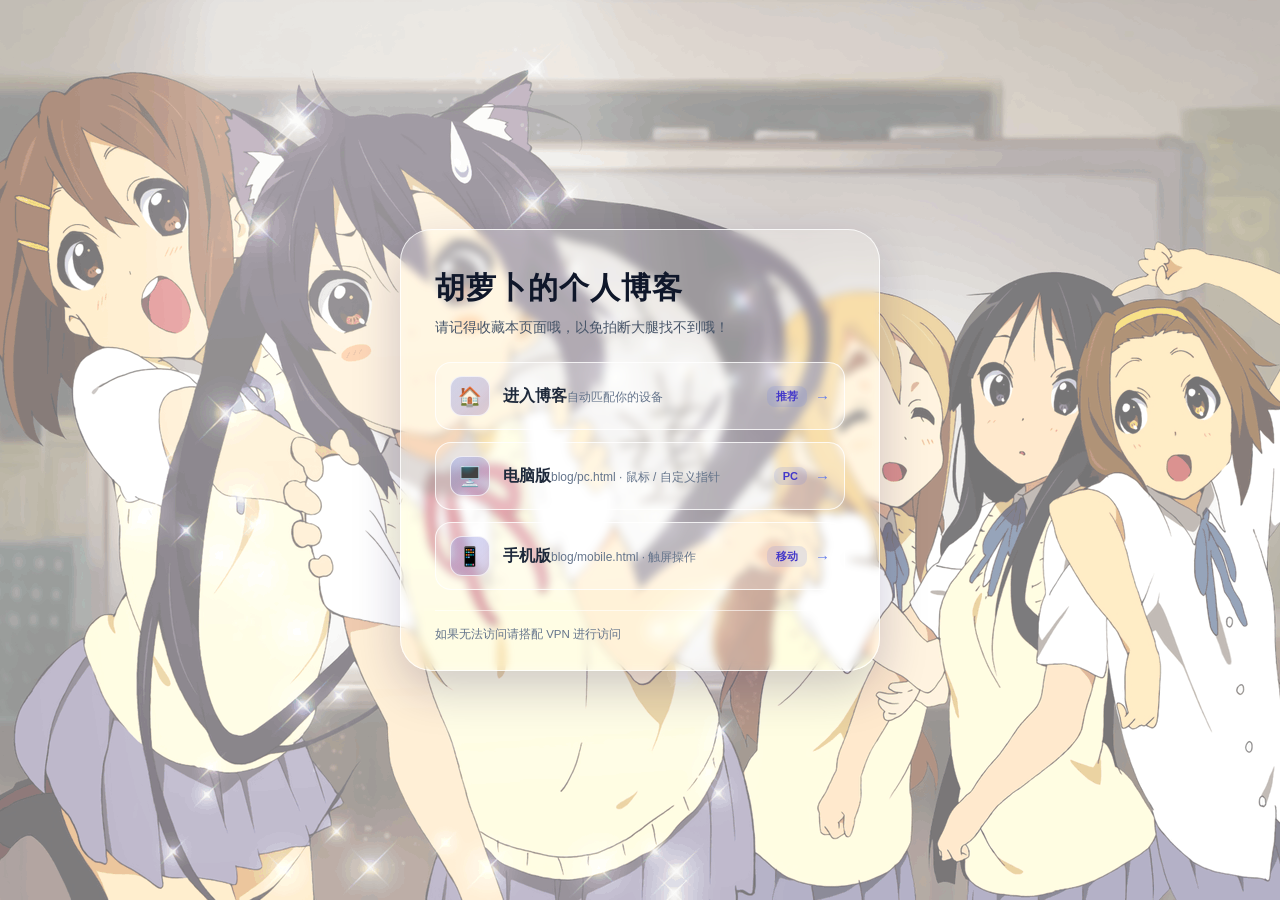
==== commit 2f2d34e8: "Add files via upload" ====
--- a/index.html
+++ b/index.html
@@ -1,1798 +1,281 @@
-<!DOCTYPE html>
-<html lang="zh-CN">
-<head>
-  <meta charset="UTF-8">
-  <meta name="viewport" content="width=device-width, initial-scale=1.0">
-  <link rel="icon" type="image/png" href="https://raw.githubusercontent.com/huluob0721/huluob0721.github.io/main/zozlogo.png">
-  <title>胡萝卜的个人博客</title>
-
-  <link rel="preconnect" href="https://fonts.googleapis.cn" crossorigin>
-  <link href="https://fonts.googleapis.cn/css2?family=ZCOOL+KuaiLe&display=swap" rel="stylesheet">
-
-  <style>
-    *, *::before, *::after { cursor: none !important; }
-
-    :root {
-      --glass-bg:       rgba(255, 255, 255, 0.22);
-      --glass-bg-hover: rgba(255, 255, 255, 0.32);
-      --glass-blur:     4px;
-      --glass-saturate: 140%;
-      --glass-border:   rgba(255, 255, 255, 0.8);
-    }
-
-    body {
-      min-height: 100vh;
-      background: #0d1117;
-      color: #c9d1d9;
-      font-family: 'Menlo', 'Consolas', 'Courier New', monospace;
-      overflow: hidden;
-      /* 默认禁止选中：双击换壁纸 / 拖滚动条时不会再糊一层蓝色高亮 */
-      -webkit-user-select: none; user-select: none;
-    }
-    /* 例外：这几处文字允许手动拖选复制（邮箱、弹窗正文） */
-    .bio, .modal-body, .msg-text, .entry-comment {
-      -webkit-user-select: text; user-select: text;
-    }
-
-    /* ============ 自定义鼠标跟随 + 尾拖粒子 ============ */
-    .cursor-particle {
-      position: fixed;
-      width: 12px; height: 12px;
-      border-radius: 50%;
-      background: rgba(255, 255, 255, 0.8);
-      pointer-events: none;
-      z-index: 9999;
-      animation: particleFade 0.8s ease-out forwards;
-    }
-    @keyframes particleFade {
-      0%   { opacity: 1; transform: scale(1); }
-      100% { opacity: 0; transform: scale(0) translateY(-20px); }
-    }
-
-    .q-arrow {
-      position: fixed; width: 28px; height: 28px;
-      pointer-events: none; z-index: 10000;
-      /* 默认不显示：页面刚打开时箭头会停在 (0,0) 或者上次的残留位置，
-         必须先检测到真实的指针输入才现身（见 .q-arrow.ready） */
-      opacity: 0;
-      transform: scale(0.6);
-      transition: opacity 0.08s ease;
-    }
-    /* 检测到真实鼠标输入后才显示（带一个轻微的"浮现"入场） */
-    .q-arrow.ready {
-      opacity: 1;
-      transform: scale(1);
-      transition: opacity 0.18s ease, transform 0.18s cubic-bezier(0.34, 1.4, 0.64, 1);
-    }
-    /* 鼠标进入 iframe（Giscus）时交给 iframe 内部的原生 cursor，避免双箭头 */
-    .q-arrow.in-frame { opacity: 0; transform: scale(0.6); }
-    /* 纯触摸设备（没有鼠标）始终不显示自定义箭头。
-       ⚠️ 必须同时把原生光标还回来，否则触屏上会一个光标都看不见 */
-    .q-arrow.no-pointer { display: none; }
-
-    /* 指针离开网页区域（移到最左侧外面、浏览器地址栏、别的窗口）时：
-       自定义箭头已经藏了，但全局 cursor:none 还挂着 —— 那就会一个光标都看不见。
-       所以离开时把系统原本的光标还回来，回来时再切回自定义箭头。
-       选择器特意加了 html.native-cursor 提高优先级，才能盖住下面那两条 !important。 */
-    html.native-cursor,
-    html.native-cursor *,
-    html.native-cursor *::before,
-    html.native-cursor *::after { cursor: auto !important; }
-    .q-arrow::before {
-      content: '';
-      position: absolute; inset: 0;
-      background: url("data:image/svg+xml,%3Csvg xmlns='http://www.w3.org/2000/svg' viewBox='0 0 28 28'%3E%3Cpath d='M5 3 L22 13 L14 14.5 L17.5 21 Z' fill='%23ffffff' stroke='%2323418a' stroke-width='2.2' stroke-linejoin='round' stroke-linecap='round'/%3E%3C/svg%3E") center/contain no-repeat;
-      transition: transform 0.15s ease;
-    }
-    .q-arrow.hover::before { transform: scale(1.3) rotate(-5deg); }
-    .q-arrow.on-profile::before {
-      background: url("data:image/svg+xml,%3Csvg xmlns='http://www.w3.org/2000/svg' viewBox='0 0 28 28'%3E%3Cpath d='M5 3 L22 13 L14 14.5 L17.5 21 Z' fill='%23ffffff' stroke='%234f46e5' stroke-width='2.2' stroke-linejoin='round' stroke-linecap='round'/%3E%3C/svg%3E") center/contain no-repeat;
-    }
-
-    /* ============ 点击冒出的爱心 ============ */
-    .click-heart {
-      position: fixed; pointer-events: none; z-index: 9998;
-      animation: heartFloat 1s ease-out forwards;
-    }
-    @keyframes heartFloat {
-      0%   { opacity: 1; transform: scale(0) rotate(0deg); }
-      20%  { transform: scale(1.4) rotate(-5deg); }
-      100% { opacity: 0; transform: scale(0.5) translateY(-100px) rotate(10deg); }
-    }
-
-    /* ============ 个人简介页 ============ */
-    .stage-profile {
-      position: fixed; inset: 0; z-index: 100;
-      /* 壁纸加载失败时（如 raw.githubusercontent.com 被墙）也不会是纯黑 */
-      background: linear-gradient(135deg, #4c5fd7 0%, #764ba2 45%, #2b1055 100%);
-      clip-path: circle(0px at 50% 50%);
-      -webkit-clip-path: circle(0px at 50% 50%);
-      transition: clip-path 0.75s cubic-bezier(0.4, 0, 0.2, 1);
-      display: flex; align-items: center; justify-content: center;
-      /* 整页禁止滚动：内容超出时改为卡片内部滚动，
-         否则往下拖会露出壁纸层下面那圈动效，很难看 */
-      overflow: hidden;
-      /* 顶部留出导航栏的空间，避免矮屏时导航压住卡片 */
-      padding: 86px 16px 32px; box-sizing: border-box;
-      --origin-x: 50%;
-      --origin-y: 50%;
-    }
-    .stage-profile.open {
-      clip-path: circle(150vmax at var(--origin-x, 50%) var(--origin-y, 50%));
-      -webkit-clip-path: circle(150vmax at var(--origin-x, 50%) var(--origin-y, 50%));
-      z-index: 101;
-    }
-    /* 极老浏览器不支持 clip-path 时，直接整块显示，避免永远被裁成 0 半径 */
-    @supports not (clip-path: circle(50% at 50% 50%)) {
-      .stage-profile { clip-path: none; -webkit-clip-path: none; }
-    }
-
-    /* 壁纸层 */
-    .stage-profile::before {
-      content: '';
-      position: absolute; inset: 0;
-      background-image: var(--wallpaper);
-      background-size: cover;
-      background-position: center;
-      transition: opacity 0.28s ease;
-      z-index: 0;
-    }
-
-    /* 常驻淡白色遮罩 —— 提亮壁纸、保证卡片文字可读性 */
-    .stage-profile::after {
-      content: '';
-      position: absolute; inset: 0;
-      background: rgba(255, 255, 255, 0.45);
-      pointer-events: none;
-      z-index: 0;
-    }
-
-    /* 切换中：壁纸淡出，露纯黑底 */
-    .stage-profile.wp-fading::before {
-      opacity: 0;
-    }
-
-    /* ============ 液态玻璃简介卡片 ============ */
-    .profile-card {
-      position: relative;
-      z-index: 1;
-      background: var(--glass-bg);
-      backdrop-filter: blur(var(--glass-blur)) saturate(var(--glass-saturate));
-      -webkit-backdrop-filter: blur(var(--glass-blur)) saturate(var(--glass-saturate));
-      border-radius: 32px;
-      padding: 64px 60px;
-      /* 玻璃框整体放大（480 → 620 → 820px） */
-      max-width: 820px; width: 94%;
-      /* box-sizing 必须加：否则 max-height 不含 48px 的上下 padding，
-         限高会算少 96px，矮屏时卡片照样顶出视口 */
-      box-sizing: border-box;
-      /* 内容再长也不撑破视口：超出部分在卡片内部滚动 */
-      max-height: calc(100vh - 118px);
-      overflow-y: auto;
-      text-align: center;
-      border: 1px solid var(--glass-border);
-      opacity: 0;
-      transform: scale(0.7) translateY(30px);
-      transition: opacity 0.6s cubic-bezier(0.68,-0.55,0.27,1.55) 0.4s,
-                  transform 0.6s cubic-bezier(0.68,-0.55,0.27,1.55) 0.4s;
-      font-family: -apple-system, BlinkMacSystemFont, 'PingFang SC', 'Hiragino Sans GB',
-                   'Microsoft YaHei', 'Source Han Sans SC', 'Noto Sans CJK SC',
-                   'WenQuanYi Micro Hei', sans-serif;
-    }
-    .stage-profile.open .profile-card {
-      opacity: 1;
-      transform: scale(1) translateY(0);
-    }
-
-    /* ============ 弹窗打开时：背景卡片后退 + 虚化 ============ */
-    .profile-card.blurred {
-      opacity: 0.45;
-      transform: scale(0.94) translateY(8px);
-      filter: brightness(0.85) blur(6px);
-    }
-
-    /* 头像 */
-    .avatar {
-      width: 128px; height: 128px; border-radius: 50%;
-      object-fit: cover; margin: 0 auto 28px; display: none;
-      border: 4px solid rgba(255,255,255,0.8);
-    }
-    .avatar-fallback {
-      width: 128px; height: 128px; border-radius: 50%;
-      background: linear-gradient(135deg, #667eea, #764ba2);
-      margin: 0 auto 28px;
-    }
-
-    .profile-card h2 {
-      font-family: 'ZCOOL KuaiLe', 'PingFang SC', 'Microsoft YaHei', sans-serif;
-      font-size: 46px; color: #0f172a; margin-bottom: 10px; letter-spacing: 1px;
-    }
-    .profile-card .subtitle {
-      font-size: 19.5px; color: #475569; margin-bottom: 32px; font-weight: 500;
-    }
-    .profile-card .bio {
-      font-size: 17.5px; color: #334155; line-height: 1.9; margin-bottom: 32px;
-    }
-
-    /* ============ 新闻活动列表 ============ */
-    .news-section { margin-top: 8px; text-align: left; }
-    .news-section .section-title {
-      font-size: 19.5px; font-weight: 700; color: #3730a3;
-      margin-bottom: 16px; padding-left: 14px;
-      border-left: 5px solid #667eea;
-    }
-    .news-list {
-      list-style: none; padding: 0; margin: 0;
-      display: flex; flex-direction: column; gap: 14px;
-      /* 与番剧 / 游戏列表同款公式，上限略小（动态条目比番剧矮） */
-      max-height: max(110px, min(440px, calc(100vh - 430px)));
-      overflow-y: auto; padding-right: 4px;
-    }
-    .news-list::-webkit-scrollbar { width: 6px; }
-    .news-list::-webkit-scrollbar-thumb {
-      background: rgba(102,126,234,0.4); border-radius: 3px;
-    }
-    .news-item {
-      display: flex; align-items: flex-start; gap: 14px;
-      padding: 14px 18px; border-radius: 14px;
-      background: var(--glass-bg);
-      backdrop-filter: blur(3px);
-      -webkit-backdrop-filter: blur(3px);
-      border: 1px solid var(--glass-border);
-      transition: transform 0.18s ease, background 0.18s ease;
-    }
-    .news-item:hover {
-      transform: translateY(-2px);
-      background: var(--glass-bg-hover);
-    }
-    .news-item.has-link { cursor: none; }
-    .news-date {
-      flex-shrink: 0; font-size: 13px; color: #667eea; font-weight: 700;
-      background: rgba(102,126,234,0.12);
-      padding: 6px 11px; border-radius: 9px; white-space: nowrap;
-    }
-    .news-text { flex: 1; text-align: left; min-width: 0; }
-    .news-title {
-      font-size: 16.5px; color: #0f172a; font-weight: 500; line-height: 1.5;
-      display: -webkit-box; -webkit-line-clamp: 2;
-      -webkit-box-orient: vertical; overflow: hidden;
-    }
-    .news-item.has-link .news-title { color: #3730a3; }
-    .news-tag {
-      display: inline-block; font-size: 11.5px; color: #ec4899;
-      background: rgba(236,72,153,0.12);
-      padding: 3px 9px; border-radius: 7px;
-      margin-top: 7px; font-weight: 600;
-    }
-
-    /* ============ 动态详情弹窗 ============ */
-    .modal-mask {
-      position: fixed; inset: 0; z-index: 500;
-      background: rgba(15, 15, 30, 0.25);
-      backdrop-filter: blur(6px) saturate(120%);
-      -webkit-backdrop-filter: blur(6px) saturate(120%);
-      opacity: 0; pointer-events: none;
-      transition: opacity 0.3s ease;
-    }
-    .modal-mask.show { opacity: 1; pointer-events: auto; }
-
-    .modal {
-      position: fixed; z-index: 501;
-      left: 50%; top: 50%;
-      width: 92%; max-width: 680px; max-height: 82vh;
-      overflow-y: auto;
-      background: var(--glass-bg);
-      backdrop-filter: blur(var(--glass-blur)) saturate(var(--glass-saturate));
-      -webkit-backdrop-filter: blur(var(--glass-blur)) saturate(var(--glass-saturate));
-      border-radius: 30px;
-      border: 1px solid var(--glass-border);
-      padding: 48px 46px 38px;
-      transform: translate(-50%, calc(-50% + 44px)) scale(0.9);
-      opacity: 0; pointer-events: none;
-      transition: transform 0.4s cubic-bezier(0.34, 1.56, 0.64, 1),
-                  opacity 0.3s ease;
-      font-family: -apple-system, BlinkMacSystemFont, 'PingFang SC', 'Hiragino Sans GB',
-                   'Microsoft YaHei', 'Source Han Sans SC', 'Noto Sans CJK SC',
-                   'WenQuanYi Micro Hei', sans-serif;
-    }
-    .modal.show {
-      transform: translate(-50%, -50%) scale(1);
-      opacity: 1; pointer-events: auto;
-    }
-    .modal::-webkit-scrollbar { width: 6px; }
-    .modal::-webkit-scrollbar-thumb { background: rgba(102,126,234,0.4); border-radius: 3px; }
-
-    .modal-close {
-      position: absolute; top: 18px; right: 18px;
-      width: 46px; height: 46px; border-radius: 50%;
-      border: 1px solid var(--glass-border);
-      background: var(--glass-bg);
-      backdrop-filter: blur(3px);
-      -webkit-backdrop-filter: blur(3px);
-      color: #3730a3; font-size: 23px; line-height: 1;
-      display: flex; align-items: center; justify-content: center;
-      transition: transform 0.3s ease, background 0.2s ease, color 0.2s ease;
-    }
-    .modal-close:hover {
-      transform: rotate(90deg);
-      background: rgba(255,255,255,0.9);
-      color: #be185d;
-    }
-    .modal-close:active { transform: rotate(0deg) scale(0.92); }
-
-    .modal-date {
-      display: inline-block; font-size: 14px; font-weight: 700;
-      color: #667eea; background: rgba(102,126,234,0.12);
-      padding: 6px 13px; border-radius: 10px; margin-bottom: 14px;
-    }
-    .modal-title {
-      font-family: 'ZCOOL KuaiLe', 'PingFang SC', 'Microsoft YaHei', sans-serif;
-      font-size: 32px; color: #0f172a; margin: 0 0 22px;
-      padding-right: 52px; line-height: 1.4;
-    }
-    .modal-body { text-align: left; }
-    .modal-body p {
-      font-size: 17.5px; color: #334155; line-height: 1.95;
-      margin: 0 0 18px; cursor: none;
-    }
-    .modal-body p:last-child { margin-bottom: 0; }
-
-    /* ============ 顶部板块导航 ============ */
-    .topnav {
-      position: fixed; top: 22px; left: 50%;
-      transform: translate(-50%, -30px);
-      z-index: 300;
-      opacity: 0; pointer-events: none;
-      transition: opacity 0.45s ease, transform 0.5s cubic-bezier(0.34, 1.56, 0.64, 1),
-                  filter 0.3s ease;
-      font-family: -apple-system, BlinkMacSystemFont, 'PingFang SC', 'Hiragino Sans GB',
-                   'Microsoft YaHei', 'Source Han Sans SC', 'Noto Sans CJK SC',
-                   'WenQuanYi Micro Hei', sans-serif;
-    }
-    .topnav.show { opacity: 1; transform: translate(-50%, 0); pointer-events: auto; }
-    .topnav.dim  { opacity: 0.38; filter: blur(5px); pointer-events: none; }
-
-    .topnav-inner {
-      position: relative;
-      display: flex; align-items: center; gap: 2px;
-      padding: 6px; border-radius: 999px;
-      background: rgba(255, 255, 255, 0.30);
-      backdrop-filter: blur(var(--glass-blur)) saturate(var(--glass-saturate));
-      -webkit-backdrop-filter: blur(var(--glass-blur)) saturate(var(--glass-saturate));
-      border: 1px solid var(--glass-border);
-      box-shadow: 0 10px 28px rgba(15, 23, 42, 0.18);
-    }
-
-    .nav-indicator {
-      position: absolute; top: 6px; left: 6px;
-      height: calc(100% - 12px); width: 0;
-      border-radius: 999px;
-      background: linear-gradient(135deg, rgba(102,126,234,0.88), rgba(118,75,162,0.88));
-      box-shadow: 0 4px 14px rgba(102, 126, 234, 0.45);
-      transition: transform 0.42s cubic-bezier(0.34, 1.4, 0.64, 1),
-                  width 0.42s cubic-bezier(0.34, 1.4, 0.64, 1);
-      z-index: 0;
-    }
-
-    .nav-link {
-      position: relative; z-index: 1;
-      border: none; background: transparent;
-      font-family: inherit; font-size: 16.5px; font-weight: 600;
-      color: #312e81; letter-spacing: 0.5px;
-      padding: 11px 24px; border-radius: 999px;
-      white-space: nowrap;
-      transition: color 0.28s ease, transform 0.2s ease;
-    }
-    .nav-link:hover { transform: translateY(-1px); }
-    .nav-link.active { color: #fff; }
-    .nav-link .nav-ico { margin-right: 5px; font-size: 13px; }
-
-    /* ============ 页面切换容器 ============ */
-    .pages {
-      position: relative;
-      /* 必须常驻裁剪：非激活的 .page 是 absolute 定位，仍然参与布局，
-         一旦它比容器高就会溢出，把卡片的 scrollHeight 撑大，
-         导致卡片"以为"内容超了而冒出多余的滚动条。
-         列表项 hover 只是上浮 2px，在列表自己的滚动框内，不受影响。 */
-      overflow: hidden;
-      transition: height 0.42s cubic-bezier(0.34, 1.3, 0.64, 1);
-    }
-    .page {
-      position: absolute; top: 0; left: 0; width: 100%;
-      opacity: 0; transform: translateY(16px) scale(0.98);
-      pointer-events: none;
-      transition: opacity 0.28s ease, transform 0.42s cubic-bezier(0.34, 1.4, 0.64, 1);
-    }
-    .page.active  { opacity: 1; transform: none; pointer-events: auto; }
-    .page.leaving { opacity: 0; transform: translateY(-16px) scale(0.98); }
-
-    /* ============ 通用条目列表（番剧 / 游戏共用） ============ */
-    .entry-list {
-      list-style: none; padding: 0 4px 0 0; margin: 0;
-      display: flex; flex-direction: column; gap: 14px;
-      /* 高度公式说明：卡片总高不能超过 calc(100vh - 118px)，
-         减掉头部（头像+昵称+简介，约 282px）和栏目标题（约 30px）后，
-         留给列表的就是 calc(100vh - 440px)。
-         大屏最多 470px；屏幕变矮自动缩短，优先让列表内部滚动，
-         而不是把卡片撑出第二根滚动条。
-         max(110px,…) 是矮屏兜底，避免限高被算成 0 或负数。 */
-      max-height: max(110px, min(470px, calc(100vh - 430px)));
-      overflow-y: auto;
-    }
-    .entry-item {
-      display: flex; align-items: flex-start; gap: 16px;
-      padding: 14px 18px; border-radius: 14px;
-      background: var(--glass-bg);
-      backdrop-filter: blur(3px);
-      -webkit-backdrop-filter: blur(3px);
-      border: 1px solid var(--glass-border);
-      transition: transform 0.18s ease, background 0.18s ease;
-    }
-    .entry-item:hover { transform: translateY(-2px); background: var(--glass-bg-hover); }
-
-    .entry-cover {
-      flex-shrink: 0; width: 68px; height: 96px; border-radius: 12px;
-      object-fit: cover; display: block;
-    }
-    .entry-main { flex: 1; min-width: 0; text-align: left; }
-    .entry-title {
-      font-size: 17px; color: #0f172a; font-weight: 600; line-height: 1.45;
-      display: -webkit-box; -webkit-line-clamp: 2;
-      -webkit-box-orient: vertical; overflow: hidden;
-    }
-    .entry-meta {
-      font-size: 13px; color: #475569; margin-top: 6px; font-weight: 500;
-    }
-    .entry-score { color: #f59e0b; font-weight: 700; letter-spacing: 1px; }
-    .entry-comment {
-      font-size: 15px; color: #334155; line-height: 1.75; margin-top: 7px;
-      /* 评论允许复制 */
-      -webkit-user-select: text; user-select: text;
-    }
-    .entry-status {
-      display: inline-block; font-size: 11.5px; font-weight: 600;
-      padding: 3px 9px; border-radius: 7px; margin-left: 8px;
-      background: rgba(102,126,234,0.14); color: #4338ca;
-    }
-    .entry-status.playing  { background: rgba(236,72,153,0.14); color: #be185d; }
-    .entry-status.dropped  { background: rgba(100,116,139,0.16); color: #475569; }
-
-    .entry-empty {
-      font-size: 14px; color: #64748b; text-align: center;
-      padding: 18px 8px; line-height: 1.7;
-    }
-
-    .section-hint {
-      font-size: 11px; color: #64748b; font-weight: 500;
-      float: right; margin-top: 2px;
-    }
-
-    /* ============ 留言板（Giscus） ============ */
-    .giscus-host {
-      min-height: 60px;
-      /* 容器本身也用同一支箭头（PNG，Chrome 只认 PNG 不认 SVG）。
-         这样"容器内但不在 iframe 上"的空白区域也有光标，
-         配合下面 JS 箭头的隐藏，整个留言区从头到尾只有一支箭头。 */
-      cursor: url("[data-uri]") 6 3, auto !important;
-      /* 留言区限高：Giscus 的 iframe 会随留言条数一路变高，不设上限会把卡片撑破。
-         上限 500px，比番剧 / 游戏列表的 470px 略高，留言内容更长；
-         同样受 calc(100vh - 440px) 约束，矮屏自动缩短。 */
-      max-height: max(120px, min(500px, calc(100vh - 430px)));
-      overflow-y: auto;
-      overflow-x: hidden;
-      border-radius: 12px;
-      /* 和 .entry-list 一样留出右侧滚动条的位置 */
-      padding-right: 4px;
-    }
-    /* iframe 初始兜底高度，之后 giscus 会按内容精确改写 */
-    .giscus-host iframe { width: 100%; border: none; min-height: 260px; }
-    .giscus-tip {
-      font-size: 14.5px; color: #64748b; line-height: 1.8;
-      text-align: center; padding: 14px 10px;
-      background: var(--glass-bg);
-      border: 1px solid var(--glass-border);
-      border-radius: 12px;
-    }
-    .giscus-tip a { color: #4338ca; }
-
-    /* ============ 自定义滚动条 ============
-       原生滚动条属于浏览器控件，鼠标在上面拖动时不会向页面派发 mousemove，
-       自定义指针就会卡住。所以这里换成用 DOM 画的滚动条，事件完全可控。 */
-    .cs-scroll { scrollbar-width: none; -ms-overflow-style: none; overscroll-behavior: contain; }
-    .cs-scroll::-webkit-scrollbar { width: 0; height: 0; display: none; }
-
-    .cs-track {
-      position: fixed; width: 8px;
-      border-radius: 4px;
-      background: rgba(15, 23, 42, 0.10);
-      opacity: 0; z-index: 9000;
-      /* 关键：隐藏时必须彻底不吃鼠标事件，否则会挡住下面的卡片 */
-      pointer-events: none;
-      transition: opacity 0.25s ease, background 0.2s ease;
-      -webkit-user-select: none; user-select: none;
-      touch-action: none;
-    }
-    .cs-track.show { opacity: 1; pointer-events: auto; }
-    .cs-track:hover, .cs-track.dragging { background: rgba(15, 23, 42, 0.16); }
-
-    /* 左右各扩 12px 的透明命中区：8px 太窄，手抖一点就抓空 */
-    .cs-track::before {
-      content: '';
-      position: absolute; top: 0; bottom: 0;
-      left: -12px; right: -12px;
-    }
-
-    .cs-thumb {
-      position: absolute; left: 0; width: 100%;
-      border-radius: 4px;
-      background: rgba(102, 126, 234, 0.55);
-      transition: background 0.2s ease, width 0.15s ease, left 0.15s ease;
-      touch-action: none;
-    }
-    .cs-track:hover .cs-thumb, .cs-thumb:hover { background: rgba(102, 126, 234, 0.8); }
-    .cs-track.dragging .cs-thumb { background: rgba(79, 70, 229, 0.9); }
-
-    @media (max-width: 560px) {
-      .topnav { top: 12px; max-width: 96vw; }
-      /* 五个栏目：手机上隐藏图标、压缩间距，保证一行放得下 */
-      .nav-link { font-size: 12.5px; padding: 8px 10px; letter-spacing: 0; }
-      .nav-link .nav-ico { display: none; }
-      /* 窄屏装不下太宽的 padding，收回来，内容才不会被挤扁 */
-      .profile-card { padding: 36px 24px; width: 94%; }
-      .profile-card h2 { font-size: 32px; }
-      /* 同样按视口算，手机上也不会把卡片撑出第二根滚动条 */
-      .entry-list  { max-height: max(110px, min(300px, calc(100vh - 533px))); }
-      .giscus-host { max-height: max(120px, min(320px, calc(100vh - 533px))); }
-      .news-list   { max-height: max(110px, min(280px, calc(100vh - 533px))); }
-    }
-    @media (max-width: 380px) {
-      .nav-link { font-size: 12px; padding: 8px 7px; }
-    }
-
-    /* 矮屏：把头部（padding / 头像 / 大字号）收一收，
-       给列表腾出空间，否则限高会被压到只剩 110px */
-    @media (max-height: 680px) {
-      .profile-card { padding: 32px 40px; }
-      .avatar, .avatar-fallback { width: 92px; height: 92px; margin-bottom: 18px; }
-      .profile-card h2 { font-size: 34px; margin-bottom: 6px; }
-      .profile-card .subtitle { font-size: 17px; margin-bottom: 18px; }
-      .profile-card .bio { font-size: 15px; line-height: 1.75; margin-bottom: 18px; }
-      .entry-list  { max-height: max(110px, min(470px, calc(100vh - 330px))); }
-      .news-list   { max-height: max(110px, min(440px, calc(100vh - 330px))); }
-      .giscus-host { max-height: max(120px, min(500px, calc(100vh - 330px))); }
-    }
-  </style>
-</head>
-<body>
-
-  <div class="q-arrow" id="qArrow"></div>
-
-  <nav class="topnav" id="topNav">
-    <div class="topnav-inner" id="topNavInner">
-      <span class="nav-indicator" id="navIndicator"></span>
-      <button class="nav-link active" data-page="home"><span class="nav-ico">🏠</span>主页</button>
-      <button class="nav-link" data-page="anime"><span class="nav-ico">📺</span>看过的番</button>
-      <button class="nav-link" data-page="game"><span class="nav-ico">🎮</span>玩过的游戏</button>
-      <button class="nav-link" data-page="board"><span class="nav-ico">💬</span>留言板</button>
-      <button class="nav-link" data-page="news"><span class="nav-ico">✨</span>最新动态</button>
-    </div>
-  </nav>
-
-  <div class="stage-profile" id="stageProfile">
-    <div class="profile-card" id="profileCard">
-      <div class="pages" id="pagesWrap">
-
-        <!-- ============ 主页 ============ -->
-        <section class="page active" data-page="home">
-          <img class="avatar" id="avatarImg" alt="avatar">
-          <div class="avatar-fallback" id="avatarFallback"></div>
-          <h2>胡萝卜</h2>
-          <p class="subtitle">一名对电脑感兴趣的学生</p>
-          <div class="bio">
-            <p>你好！我是胡萝卜，目前是上海市第二中学的一名高一学生</p>
-            <p>兴趣爱好有：编程，看番，运动，打游戏</p>
-            <p>最近迷上了Galgame，如果你有喜欢的，欢迎联系我</p>
-            <p>联系方式：hhzweiyu6b35@outlook.com</p>
-          </div>
-        </section>
-
-        <!-- ============ 看过的番 ============ -->
-        <section class="page" data-page="anime">
-          <div class="news-section">
-            <div class="section-title">📺 看过的番</div>
-            <ul class="entry-list" id="animeMount"></ul>
-          </div>
-        </section>
-
-        <!-- ============ 玩过的游戏 ============ -->
-        <section class="page" data-page="game">
-          <div class="news-section">
-            <div class="section-title">🎮 玩过的游戏</div>
-            <ul class="entry-list" id="gameMount"></ul>
-          </div>
-        </section>
-
-        <!-- ============ 留言板（Giscus：留言存进 GitHub Discussions，所有人可见） ============ -->
-        <section class="page" data-page="board">
-          <div class="news-section">
-            <div class="section-title">💬 留言板<span class="section-hint" id="boardHint"></span></div>
-            <div class="giscus-host" id="giscusHost"></div>
-            <div class="giscus-tip" id="giscusTip" hidden></div>
-          </div>
-        </section>
-
-        <!-- ============ 最新动态 ============ -->
-        <section class="page" data-page="news">
-          <div class="news-section">
-            <div class="section-title">✨ 最新动态</div>
-            <ul class="news-list" id="newsMount"></ul>
-          </div>
-        </section>
-
-      </div>
-    </div>
-  </div>
-
-  <div class="modal-mask" id="modalMask"></div>
-  <div class="modal" id="modal" role="dialog" aria-modal="true">
-    <button class="modal-close" id="modalClose" aria-label="关闭">✕</button>
-    <span class="modal-date" id="modalDate"></span>
-    <h3 class="modal-title" id="modalTitle"></h3>
-    <div class="modal-body" id="modalBody"></div>
-  </div>
-
-  <!-- 看门狗：独立脚本，放在主脚本之前。
-       主脚本任何一步抛错时，它依然能保证主页展开，不会黑屏。 -->
-  <script>
-    (function () {
-      // 最底层兜底：只做"把页面显示出来"这一件事，不依赖任何其它代码
-      function manualOpen() {
-        try {
-          // 尽力补渲染列表：只在列表还空着时才渲染，避免重复插入
-          var pairs = [
-            ['animeMount', 'renderAnime'], ['gameMount', 'renderGames'],
-            ['newsMount', 'renderDynamics']
-          ];
-          pairs.forEach(function (p) {
-            var el = document.getElementById(p[0]);
-            if (el && !el.children.length && typeof window[p[1]] === 'function') window[p[1]]();
-          });
-        } catch (e) { /* 忽略 */ }
-        var p = document.getElementById('stageProfile');
-        if (p && !p.classList.contains('open')) {
-          p.style.setProperty('--origin-x', '50%');
-          p.style.setProperty('--origin-y', '50%');
-          p.classList.add('open');
-        }
-        var n = document.getElementById('topNav');
-        if (n) n.classList.add('show');
-      }
-
-      window.__forceOpen = function () {
-        // 先走完整入场流程；它出错（含 async 内部抛错）时再手动兜底
-        try {
-          var r = (typeof enterProfile === 'function') ? enterProfile() : null;
-          if (r && typeof r.catch === 'function') r.catch(manualOpen);
-        } catch (e) { manualOpen(); }
-        // 二次确认：无论上面发生什么，最终都必须展开
-        setTimeout(function () {
-          var p = document.getElementById('stageProfile');
-          if (p && !p.classList.contains('open')) manualOpen();
-        }, 600);
-      };
-
-      setTimeout(window.__forceOpen, 2000);
-      window.addEventListener('error', function () { setTimeout(window.__forceOpen, 200); });
-      window.addEventListener('unhandledrejection', function () { setTimeout(window.__forceOpen, 200); });
-    })();
-  </script>
-
-  <script>
-    /* 壁纸：双击页面空白处切换（Background3 已删除，故只保留两张） */
-    /* ============ Giscus 公共留言板 ============
-       留言存在 GitHub Discussions 里，所有人可见、可回复，不依赖任何服务器。
-
-       ── 怎么拿到下面四个值（一次性操作，5 分钟搞定）──
-       1. 打开你的仓库 → Settings → 勾选 Features 里的 **Discussions**
-       2. 仓库里 Discussions → New category，名字随便（比如「留言板」），
-          类型选 **Announcement**（保证只有你和 giscus 能开新帖）
-       3. 去 https://github.com/apps/giscus 点 Install，装在你要用的仓库上
-       4. 打开 https://giscus.app/zh-CN ，在「仓库」里填 owner/repo
-          （你这里就是 huluob0721/huluob0721.github.io），
-          页面下方会自动生成 data-repo-id 和 data-category-id，复制过来即可
-
-       填好之后：留言需要登录 GitHub 才能发，没登录的人只能看。 */
-    const GISCUS = {
-      repo:       'huluob0721/huluob0721.github.io',
-      repoId:     'R_kgDOUIggbw',
-      category:   'Announcements',
-      categoryId: 'DIC_kwDOUIggb84DGvc-',
-
-      /* mapping 说明（很重要，选错了留言就对不上）：
-         pathname  → 按"页面路径"找讨论。你这站是单页，根路径的 term 会是 index，
-                     而你在 GitHub 上建的那条讨论标题是「留言板」，匹配不上，
-                     giscus 会另外新建一条，你原来那条就找不回来了。
-         number    → 直接按讨论编号加载，最稳，不受标题/域名影响 ✅ 当前用的就是这个
-         specific  → 按标题关键词找（term 填 '留言板'），也支持自动建帖
-         想换就改下面两行，并把 term 一起改掉。 */
-      mapping:    'number',
-      term:       '1',        // ← Discussion #1（即 .../discussions/1）
-
-      /* theme：可以是内置主题名，也可以是一个 CSS 文件的网址。
-         这里用的是仓库里的 giscus-theme.css —— 亮色、紫蓝主色，和网站一致，
-         并且把鼠标指针换成了本站那支箭头（iframe 内部也能用自定义指针）。
-         ⚠️ 必须把 giscus-theme.css 一起上传到仓库根目录，否则留言区会没样式。
-         不想用自定义主题的话，把下面这行改成：theme: 'light'  */
-      theme:      'https://huluob0721.github.io/giscus-theme.css',
-    };
-
-    let giscusMounted = false;
-
-
-    const DISCUSS_URL = `https://github.com/${GISCUS.repo || ''}/discussions`;
-
-    const PROFILE_WALLPAPERS = [
-      'https://raw.githubusercontent.com/huluob0721/huluob0721.github.io/main/Background.png',
-      'https://raw.githubusercontent.com/huluob0721/huluob0721.github.io/main/Background2.png'
-    ];
-    const AVATAR_URL  = 'https://raw.githubusercontent.com/huluob0721/huluob0721.github.io/main/Profile_Picture.png';
-    const PRELOAD_TIMEOUT = 3000;
-
-    const DYNAMICS = [
-      { date: '2026.09.30', text: '国庆更新', tag: '新',
-        detail: [
-          '马上国庆节了，可以嗨7天了，开心～',
-          '网站也是更新了，现在做出了板块的雏形，后续会慢慢完善。',
-          '后面会随缘更新一些学习笔记、折腾记录、看番记录、玩游戏记录等内容，欢迎常来逛逛～',
-        ] },
-      { date: '2026.09.05', text: '博客上线啦 🎉',
-        detail: [
-          '折腾了好几天，个人博客终于正式上线啦！',
-          '基于 GitHub Pages 搭建，零服务器成本，提交即部署。',
-          '后面会慢慢把学习笔记、折腾记录都整理到这里，欢迎常来逛逛～',
-        ] },
-      { date: '2026.09.01', text: '开学了，高一加油 💪',
-        detail: [
-          '新学期新开始，正式成为一名高一学生。',
-          '课程难度上了一个台阶，尤其是数理化，得调整好学习节奏。',
-          '目标：把编程当成长线爱好坚持下去，同时不落下课内成绩。',
-        ] },
-      { date: '2026.08.31', text: '学会用 GitHub Pages 搭网站 🌐',
-        detail: [
-          '第一次接触 GitHub Pages，发现搭静态网站居然这么简单。',
-          '流程大概是：建仓库 → 上传 HTML → 开启 Pages 功能 → 绑定域名（可选）。',
-          '其实网站主体并不是我写的，还得感谢AI，帮我生成了大部分代码，省了不少时间。',
-        ] },
-    ];
-
-    /* ============ 看过的番 ============
-       cover  : 封面图链接，留空则显示渐变色块（用 color 作为主色）
-       score  : 1~5 星
-       status : 已看完 / 在看 / 弃番
-       想加新条目，照着下面任意一条复制一行改内容即可。
-    */
-    const ANIME = [
-      { title: 'CLANNAD', year: '2007', score: 5, status: '已看完', color: '#667eea', cover: '',
-        comment: '冈崎朋也和古河渚的日常与离别，笑着笑着就哭了......' },
-      { title: '紫罗兰永恒花园', year: '2018', score: 5, status: '已看完', color: '#ec4899', cover: '',
-        comment: '画面质感拉满，每一封信都是一次告别' },
-      { title: '轻音少女', year: '2009', score: 5, status: '已看完', color: '#f59e0b', cover: '',
-        comment: '轻音永不毕业！' },
-      { title: '冰菓', year: '2012', score: 5, status: '已看完', color: '#22d3ee', cover: '',
-        comment: '日常推理，京阿尼画面巅峰之作' },
-      { title: '中二病也要谈恋爱', year: '2012', score: 5, status: '已看完', color: '#a78bfa', cover: '',
-        comment: '邪王真眼是最强的！' },
-      { title: '凉宫春日的忧郁', year: '2006', score: 5, status: '已看完', color: '#fbbf24', cover: '',
-        comment: 'SOS 团的日常，经典老番，God Knows神了！' },
-    ];
-
-    /* ============ 玩过的游戏 ============
-       cover  : 封面图链接，留空则显示渐变色块
-       score  : 1~5 星
-       status : 已通关 / 在玩 / 弃坑 / 偶尔玩（写什么都行）
-       hours  : 游玩时长（小时，可省略）
-    */
-    const GAMES = [
-      { title: 'CLANNAD', platform: 'Steam / 实体', hours: 40, score: 5, status: '玩了一半左右', color: '#667eea', cover: '',
-        comment: '学园篇差不多走完了，因为中考退坑了......' },
-      { title: 'ATRI -My Dear Moments-', platform: 'Steam', hours: 12, score: 5, status: '已通关', color: '#0ea5e9', cover: '',
-        comment: '夏、海、还有机器人少女，短但很完整。私は高性能ですから！' },
-      { title: 'Minecraft', platform: 'Java 版', hours: 150, score: 5, status: '在玩', color: '#16a34a', cover: '',
-        comment: '从初中玩到现在，依旧只能建火柴盒......' },
-      { title: '原神', platform: 'PC / 手机', hours: 200, score: 5, status: '偶尔玩', color: '#f59e0b', cover: '',
-        comment: '入宅作，现在偶尔上线......' },
-      { title: 'GTA4 & GTA5', platform: 'PC', hours: 180, score: 5, status: '在玩', color: '#0ea5e9', cover: '',
-        comment: '4 代细节做的好，5 代画质更高。依旧道德与法治这一块' },
-      { title: '微软模拟飞行 2020', platform: 'Xbox', hours: 30, score: 5, status: '在玩', color: '#0ea5e9', cover: '',
-        comment: '风景模拟器，天气和地景真的神了' },
-      { title: '微软模拟飞行 X', platform: 'PC', hours: 50, score: 5, status: '偶尔玩', color: '#0ea5e9', cover: '',
-        comment: '微软模拟飞行最成功的一代，现在偶尔还会开一下。' },
-      { title: '钢铁雄心 4', platform: 'Steam', hours: 400, score: 5, status: '在玩', color: '#7c2d12', cover: '',
-        comment: '地图填色游戏，一局一个通宵。玩完后变战犯了......' },
-    ];
-
-    /* ============ 自定义鼠标 ============
-       只在"确实有鼠标"的时候才显示自定义箭头：
-       页面刚加载、或者用户用触屏/触控板点击时，箭头还没拿到过真实坐标，
-       这时候显示出来会停在左上角或上次残留的位置，很出戏。
-       所以先判定设备是否具备精确指针（hover: hover + pointer: fine），
-       再等第一次真实 mousemove/pointermove 才浮现。 */
-    const qArrow = document.getElementById('qArrow');
-    let pointerSeen = false;
-
-    function hasFinePointer() {
-      try {
-        return window.matchMedia('(hover: hover) and (pointer: fine)').matches;
-      } catch (e) { return true; }   // 不支持 matchMedia 就按有鼠标处理
-    }
-    (function initArrowVisibility() {
-      if (!hasFinePointer()) {
-        // 触屏：不显示自定义箭头，同时把被 cursor:none 干掉的原生光标还回来
-        qArrow.classList.add('no-pointer');
-        const st = document.createElement('style');
-        st.textContent = '*, *::before, *::after { cursor: auto !important; }';
-        document.head.appendChild(st);
-        return;
-      }
-
-      /* 初始就挂上 native-cursor：
-         页面刚打开时还不知道指针在哪（可能压根就没进过页面），
-         这时候如果直接 cursor:none + 箭头未显示，整个页面会一个光标都没有。
-         先显示系统光标，等第一次真实移动再无缝换成自定义箭头。 */
-      document.documentElement.classList.add('native-cursor');
-
-      /* 规则：系统指针在网页区域内 → 显示自定义箭头 + 隐藏系统光标；
-         指针离开网页区域（移到最左侧外面、地址栏、别的窗口、移出屏幕）
-         → 隐藏自定义箭头 + 把系统原本的光标还回来。
-         两者永远互斥，不会同时出现两个指针，也不会一个都没有。 */
-      function insideViewport(x, y) {
-        /* 必须严格在视口内：
-           浏览器在指针贴边/移出时会补发坐标为 0 或 innerWidth 的边缘 mousemove，
-           放行这些坐标就会让箭头卡在页面最左侧不消失 —— 于是"两个指针"。 */
-        return x > 1 && y > 1 && x < window.innerWidth - 1 && y < window.innerHeight - 1;
-      }
-      function show(x, y) {
-        if (x == null || y == null || !insideViewport(x, y)) return;   // 边缘/无效坐标一律不显示
-        pointerSeen = true; lastX = x; lastY = y;
-        qArrow.style.left = x + 'px'; qArrow.style.top = y + 'px';
-        qArrow.classList.add('ready');
-        document.documentElement.classList.remove('native-cursor');
-      }
-      function leave() {
-        qArrow.classList.remove('ready');
-        // 箭头藏了，就必须把系统光标还回来，否则那边一个指针都没有
-        document.documentElement.classList.add('native-cursor');
-      }
-      let lastX = null, lastY = null;
-      function restore(e) {
-        /* 指针回来了：优先用事件自带的坐标，没有（比如浏览器派发的假 enter 全 0）
-           才退回上一次的有效坐标；实在都没有就继续显示系统光标，
-           保证任何时刻都恰好有一个光标，不会空窗。 */
-        if (e && insideViewport(e.clientX, e.clientY)) { show(e.clientX, e.clientY); return; }
-        if (!pointerSeen || lastX == null || !insideViewport(lastX, lastY)) return;  // 继续用系统光标
-        show(lastX, lastY);
-      }
-
-      /* 只有真实移动才负责"显示"：
-         ⚠️ 不能用 mouseenter/pointerenter 来首次显示 —— 浏览器在页面加载完成、
-            窗口重新获得焦点时会派发一个 clientX/clientY 全是 0 的假 enter 事件，
-            照它定位就会在网页左上角凭空卡住一个箭头，看起来像多了一个指针。 */
-      document.addEventListener('mousemove', (e) => {
-        if (!insideViewport(e.clientX, e.clientY)) { leave(); return; }  // 贴到边缘就收起
-        if (!pointerSeen || !qArrow.classList.contains('ready')) show(e.clientX, e.clientY);
-      });
-      document.addEventListener('pointermove', (e) => {
-        if (e.pointerType !== 'mouse') return;
-        if (!insideViewport(e.clientX, e.clientY)) { leave(); return; }
-        if (!pointerSeen || !qArrow.classList.contains('ready')) show(e.clientX, e.clientY);
-      });
-
-      // 指针离开文档 → 收起 + 还回系统光标
-      document.addEventListener('mouseleave', leave);
-      document.addEventListener('pointerleave', (e) => { if (e.pointerType === 'mouse') leave(); });
-      // 兜底：mouseout 且 relatedTarget 为空，说明指针离开了窗口（最可靠的跨浏览器判定）
-      document.addEventListener('mouseout', (e) => { if (!e.relatedTarget) leave(); });
-      // 重新进入：先摘掉 native-cursor，等真实移动再显示箭头
-      document.addEventListener('mouseenter', restore);
-      document.addEventListener('pointerenter', (e) => { if (e.pointerType === 'mouse') restore(e); });
-      // 切走标签页 / 切到别的程序
-      window.addEventListener('blur', leave);
-    })();
-    /* 抽出来供拖拽滚动条等场景复用（那些场景鼠标事件可能不冒泡到 document） */
-    function moveArrow(x, y) {
-      qArrow.style.left = x + 'px';
-      qArrow.style.top  = y + 'px';
-    }
-    document.addEventListener('mousemove', (e) => {
-      moveArrow(e.clientX, e.clientY);
-      syncArrowOverFrame(e.clientX, e.clientY);
-      createParticle(e.clientX, e.clientY);
-    });
-    function createParticle(x, y) {
-      const p = document.createElement('div');
-      p.className = 'cursor-particle';
-      p.style.left = x - 6 + 'px'; p.style.top = y - 6 + 'px';
-      const s = Math.random() * 8 + 4;
-      p.style.width = s + 'px'; p.style.height = s + 'px';
-      p.style.background = `hsla(${Math.random()*360},100%,80%,0.8)`;
-      document.body.appendChild(p);
-      setTimeout(() => p.remove(), 800);
-    }
-    /* 悬停反馈：原有 h1/p 之外，补上导航与列表项（事件委托，动态节点同样生效） */
-    const HOVER_SELECTOR = 'h1, p, .nav-link, .entry-item, .news-item, .modal-close';
-    document.addEventListener('mouseover', (e) => {
-      if (e.target.closest && e.target.closest(HOVER_SELECTOR)) qArrow.classList.add('hover');
-    });
-    document.addEventListener('mouseout', (e) => {
-      if (e.target.closest && e.target.closest(HOVER_SELECTOR)) qArrow.classList.remove('hover');
-    });
-
-    /* ============ 让自定义箭头"穿过" iframe（Giscus 留言区）============
-       浏览器规则：鼠标一旦进入 iframe，父文档就彻底收不到事件
-       （mousemove / mouseover / mouseout / :hover 全部失效），
-       所以 JS 画的箭头会僵在 iframe 边界外，看起来像"进不去"。
-       两边配合解决：
-         1. iframe 内部 —— 靠 giscus-theme.css 把 cursor 换成同一支箭头（PNG），
-            由浏览器原生绘制，零延迟、完全跟手；
-         2. 父文档 —— 进入 iframe 时把 JS 箭头淡出，避免两个箭头同时出现。
-
-       ⚠️ 双保险，缺一不可：
-         A. iframe 元素的 mouseover / mouseout（主机制）—— 由浏览器在跨越边界的
-            那一瞬间触发，无论鼠标移动多快都不会漏。
-            只用坐标判断的话，鼠标快速划过时父文档最后一个 mousemove
-            还停在边界外几十像素处，箭头就不会隐藏，
-            于是"帧内一个 + 帧外卡一个"两个箭头打架。
-         B. 坐标是否落在 iframe 的可见区域内（兜底）—— 某些浏览器/场景下
-            iframe 的 mouseover 不触发，靠它补位。
-
-       判定区取"留言区容器的可见矩形"（容器已把超出高度的 iframe 裁掉，
-       所以不会像 iframe 自身矩形那样虚高 900px，把标题栏也误判进去）。
-       容器自身也刷上了同一支 PNG 箭头，因此容器内哪怕没被 iframe 盖住，
-       也始终只有一支箭头，不会出现"指针凭空消失"。 */
-    const ARROW_IN_FRAME = 'in-frame';
-    function setArrowOverFrame(on) {
-      qArrow.classList.toggle(ARROW_IN_FRAME, !!on);
-    }
-    function giscusIframe() {
-      const host = document.getElementById('giscusHost');
-      return host ? host.querySelector('iframe') : null;
-    }
-    /* 留言区容器的"可见矩形"（再与卡片取交集，卡片滚动时容器可能被裁） */
-    function boardRect() {
-      const host = document.getElementById('giscusHost');
-      if (!host) return null;
-      // 留言板没在显示时（隐藏的 .page 仍在布局里、矩形照样存在），一律不算命中，
-      // 否则切到别的栏目时箭头会被那块看不见的区域误伤
-      const page = host.closest ? host.closest('.page') : null;
-      if (page && !page.classList.contains('active')) return null;
-      let r = host.getBoundingClientRect();
-      if (r.width <= 0 || r.height <= 0) return null;
-      const card = document.getElementById('profileCard');
-      if (card) {
-        const c = card.getBoundingClientRect();
-        const left = Math.max(r.left, c.left), right = Math.min(r.right, c.right);
-        const top = Math.max(r.top, c.top), bottom = Math.min(r.bottom, c.bottom);
-        if (right <= left || bottom <= top) return null;
-        r = { left, right, top, bottom };
-      }
-      return r;
-    }
-    /* iframe 内的光标是否已经"真的能用"了。
-       ⚠️ 这是修"指针凭空消失一秒"的关键：
-       giscus 的 iframe 在加载完成前是空白的（它自己还设了 opacity:0），
-       此时 iframe 内的 PNG 光标还没生效。如果这时候就把 JS 箭头藏掉，
-       那块区域就既没有 JS 箭头、也没有 iframe 光标 —— 指针整整消失一秒。
-       所以：iframe 没就绪就绝不隐藏 JS 箭头，让它先顶着。 */
-    /* 鼠标是否停在某根可见的自定义滚动条上（含 ::before 左右各 12px 命中区）。
-       ⚠️ 这是修"留言板滚动条上没有指针"的关键：
-       全局有 cursor:none，滚动条又是挂在 body 上的 DOM、不在 .giscus-host 里，
-       拿不到留言区那支 PNG 光标；同时它紧贴容器右边缘，
-       会被"速度补偿"外扩的判定区误判成"在留言区内"，把 JS 箭头也藏掉——
-       于是原生箭头没有、JS 箭头也没有，指针彻底消失。
-       滚动条是主文档的 DOM，JS 箭头本来就该显示，这里强制放行。 */
-    function overScrollbar(x, y) {
-      if (x == null || y == null) return false;
-      const tracks = document.querySelectorAll('.cs-track.show');
-      for (let i = 0; i < tracks.length; i++) {
-        const r = tracks[i].getBoundingClientRect();
-        if (r.width <= 0) continue;
-        if (x >= r.left - 12 && x <= r.right + 12 && y >= r.top && y <= r.bottom) return true;
-      }
-      return false;
-    }
-
-    function frameReady() {
-      const f = giscusIframe();
-      if (!f) return false;
-      // giscus 自己会在加载完成时摘掉这个类
-      if (f.classList.contains('giscus-frame--loading')) return false;
-      if (!f.getAttribute('src')) return false;
-      return true;
-    }
-
-    let lastMX = null, lastMY = null;
-    let frameHover = false;   // 浏览器明确告知"鼠标在 iframe 内"
-
-    function updateArrowState(pad) {
-      // 滚动条上 / 正在拖动滚动条 → 强制显示 JS 箭头（它是主文档 DOM，本来就该显示）
-      if (overScrollbar(lastMX, lastMY) || document.querySelector('.cs-track.dragging')) {
-        setArrowOverFrame(false); return;
-      }
-      const r = boardRect();
-      if (!r || !frameReady()) { setArrowOverFrame(false); return; }  // 未就绪 → 继续显示
-      const p = pad == null ? 8 : pad;
-      const inside = lastMX != null &&
-        lastMX >= r.left - p && lastMX <= r.right + p &&
-        lastMY >= r.top  - p && lastMY <= r.bottom + p;
-      setArrowOverFrame(frameHover || inside);
-    }
-
-    /* 坐标判断 + 鼠标速度补偿：
-       父文档在 iframe 内收不到任何事件，鼠标又可能快速划过——
-       最后一个 mousemove 还停在边界外几十上百像素处，箭头就不会隐藏，
-       于是帧内一支 + 帧外卡一支，两个箭头打架。
-       用相邻两次 mousemove 的间距外扩判定区，正好覆盖这种情况；
-       慢速移动时补偿只有几像素，不会误判。 */
-    function syncArrowOverFrame(x, y) {
-      const prevX = lastMX, prevY = lastMY;
-      lastMX = x; lastMY = y;
-      const r = boardRect();
-      let pad = 8;
-      if (prevX != null) pad = Math.max(8, Math.min(120, Math.hypot(x - prevX, y - prevY) + 8));
-      /* 只有在坐标"明确落在留言区之外"时才清除 frameHover。
-         ⚠️ 修"在 giscus 里点一下，原来的箭头就冒出来"：
-         点击 iframe 后浏览器偶尔会给父文档补发一个坐标仍在区内的 mousemove，
-         盲目清除 frameHover 就会让 JS 箭头复活、和 iframe 内的光标打起来。 */
-      if (!overScrollbar(x, y) &&
-          (!r || x < r.left - pad || x > r.right + pad ||
-                 y < r.top  - pad || y > r.bottom + pad)) {
-        frameHover = false;
-      }
-      updateArrowState(pad);
-    }
-
-    // 跨越 iframe 边界的瞬间触发，与移动速度无关
-    document.addEventListener('mouseover', (e) => {
-      if (e.target && e.target.tagName === 'IFRAME') { frameHover = true; updateArrowState(8); }
-    }, true);
-    document.addEventListener('mouseout', (e) => {
-      // 清掉也无妨：坐标还在区内的话 updateArrowState 会继续判定为隐藏
-      if (e.target && e.target.tagName === 'IFRAME') { frameHover = false; updateArrowState(8); }
-    }, true);
-    window.addEventListener('blur', () => { frameHover = false; updateArrowState(8); });
-
-    /* iframe 状态变化（首次加载完成、giscus 因登录/换会话重建 iframe）时重算一次，
-       保证"空白期显示 JS 箭头 / 就绪后交棒给 iframe 光标"始终同步 */
-    (function watchGiscusFrame() {
-      const host = document.getElementById('giscusHost');
-      if (!host || !window.MutationObserver) return;
-      const onAny = () => updateArrowState(8);
-      const mo = new MutationObserver(onAny);
-      mo.observe(host, { childList: true, subtree: true,
-                         attributes: true, attributeFilter: ['class', 'src', 'style'] });
-      // 换掉整个 iframe 时重新挂 load 监听
-      new MutationObserver(() => {
-        const f = giscusIframe();
-        if (f && !f.__arrowWatched) {
-          f.__arrowWatched = true;
-          f.addEventListener('load', () => setTimeout(onAny, 0));
-        }
-        onAny();
-      }).observe(host, { childList: true });
-      const f0 = giscusIframe();
-      if (f0 && !f0.__arrowWatched) {
-        f0.__arrowWatched = true;
-        f0.addEventListener('load', () => setTimeout(onAny, 0));
-      }
-    })();
-
-    const HEART_COLORS = ['#ff6b81', '#ff4757', '#ff3838', '#ff9ff3', '#f368e0', '#ee5a24'];
-    document.addEventListener('click', (e) => {
-      const heart = document.createElement('div');
-      heart.className = 'click-heart';
-      heart.style.left = e.clientX - 25 + 'px';
-      heart.style.top  = e.clientY - 25 + 'px';
-      const size  = Math.random() * 18 + 32;
-      const color = HEART_COLORS[Math.floor(Math.random() * HEART_COLORS.length)];
-      heart.innerHTML = `<svg width="${size}" height="${size}" viewBox="0 0 24 24"><path d="M12 21.35l-1.45-1.32C5.4 15.36 2 12.28 2 8.5 2 5.42 4.42 3 7.5 3c1.74 0 3.41.81 4.5 2.09C13.09 3.81 14.76 3 16.5 3 19.58 3 22 5.42 22 8.5c0 3.78-3.4 6.86-8.55 11.54L12 21.35z" fill="${color}"/></svg>`;
-      document.body.appendChild(heart);
-      setTimeout(() => heart.remove(), 1000);
-    });
-
-    function sleep(ms) { return new Promise(r => setTimeout(r, ms)); }
-
-    /* ============ 预加载 ============ */
-    function preloadImage(url, timeout = PRELOAD_TIMEOUT) {
-      return new Promise((resolve) => {
-        if (!url) return resolve(false);
-        const img = new Image();
-        let done = false;
-        const finish = (ok) => { if (!done) { done = true; resolve(ok); } };
-        img.onload  = () => finish(true);
-        img.onerror = () => finish(false);
-        setTimeout(() => finish(false), timeout);   // 超时按失败处理，不再谎报成功
-        img.src = url;
-      });
-    }
-
-    const wallpaperPreloader = {
-      cache: new Map(),
-      preload(url) {
-        if (!url) return Promise.resolve(false);
-        if (this.cache.has(url)) return this.cache.get(url);
-        const p = preloadImage(url);
-        this.cache.set(url, p);
-        return p;
-      },
-      get(url) {
-        if (!this.cache.has(url)) return this.preload(url);
-        return this.cache.get(url);
-      },
-      preloadNeighbors(index, list) {
-        if (!Array.isArray(list) || !list.length) return;
-        this.preload(list[index]);
-        this.preload(list[(index + 1) % list.length]);
-      },
-    };
-
-    /* ============ 板块页切换 ============ */
-    const topNav      = document.getElementById('topNav');
-    const navIndicator = document.getElementById('navIndicator');
-    const pagesWrap   = document.getElementById('pagesWrap');
-    const pageEls     = {};
-    document.querySelectorAll('.page').forEach(el => { pageEls[el.dataset.page] = el; });
-
-    const PAGE_KEYS = ['home', 'anime', 'game', 'board', 'news'];
-    let currentPage = 'home';
-    let pageAnimating = false;
-
-    function moveIndicator() {
-      const btn = document.querySelector('.nav-link.active');
-      if (!btn || !navIndicator) return;
-      navIndicator.style.width = btn.offsetWidth + 'px';
-      navIndicator.style.transform = `translateX(${btn.offsetLeft - 6}px)`;
-    }
-
-    function setNavActive(name) {
-      document.querySelectorAll('.nav-link').forEach(btn => {
-        btn.classList.toggle('active', btn.dataset.page === name);
-      });
-      moveIndicator();
-    }
-
-    /* 同步容器高度到当前页（页面为绝对定位，高度由 JS 维护） */
-    function syncPagesHeight(name) {
-      const el = pageEls[name];
-      if (!el || !pagesWrap) return;
-      pagesWrap.style.height = el.offsetHeight + 'px';
-    }
-
-    async function switchPage(name) {
-      if (!pageEls[name] || name === currentPage || pageAnimating) return;
-      pageAnimating = true;
-      const cur  = pageEls[currentPage];
-      const next = pageEls[name];
-
-      cur.classList.remove('active');
-      cur.classList.add('leaving');
-      next.classList.add('active');
-      setNavActive(name);
-      pagesWrap.classList.add('animating');
-      syncPagesHeight(name);
-      ensureBoardLoaded(name);      // 首次进留言板才去加载 Giscus
-      // 卡片高度/位置在动画中一直在变，逐帧跟随，滚动条才不会错位
-      syncScrollbarsFor(560);
-
-      currentPage = name;
-      safeHash(name);
-
-      await sleep(430);
-      cur.classList.remove('leaving');
-      pagesWrap.classList.remove('animating');
-      pageAnimating = false;
-      refreshScrollbars();
-    }
-
-    document.querySelectorAll('.nav-link').forEach(btn => {
-      btn.addEventListener('click', () => switchPage(btn.dataset.page));
-    });
-
-    window.addEventListener('resize', () => {
-      moveIndicator();
-      syncPagesHeight(currentPage);
-      refreshScrollbars();
-    });
-
-    /* ============ 自定义滚动条 ============
-       原生滚动条是浏览器控件，鼠标在它上面拖动时不会向页面派发 mousemove，
-       自定义指针就会原地卡死。这里用 DOM 画一个滚动条替代，
-       拖拽时用 setPointerCapture，指针位置全程可控。 */
-    const scrollbars = [];
-
-    function setupCustomScroll(el, isVisible) {
-      if (!el) return null;
-      el.classList.add('cs-scroll');          // 隐藏原生滚动条
-
-      const track = document.createElement('div');
-      track.className = 'cs-track';
-      const thumb = document.createElement('div');
-      thumb.className = 'cs-thumb';
-      thumb.style.top = '0';
-      track.appendChild(thumb);
-      document.body.appendChild(track);
-
-      let dragging = false, startY = 0, startScroll = 0, thumbH = 28;
-
-      function hide() { track.classList.remove('show'); }
-
-      function refresh() {
-        // 主页还没展开时不显示：track 挂在 body 上、不受 clip-path 裁剪，
-        // 否则会有一根滚动条浮在未展开的黑底上
-        const stage = document.getElementById('stageProfile');
-        if (stage && !stage.classList.contains('open')) { hide(); return; }
-        // 元素不可见（弹窗关闭、不在当前板块页）时收起
-        if (isVisible && !isVisible()) { hide(); return; }
-        const page = el.closest ? el.closest('.page') : null;
-        if (page && !page.classList.contains('active')) { hide(); return; }
-        const r = el.getBoundingClientRect();
-        const maxScroll = el.scrollHeight - el.clientHeight;
-        if (maxScroll <= 1 || r.height < 40 || r.width < 20) { hide(); return; }
-
-        const thumbH = Math.max(28, r.height * (el.clientHeight / el.scrollHeight));
-        const travel = Math.max(1, r.height - thumbH);
-        track.classList.add('show');
-        track.style.left   = (r.right - 11) + 'px';
-        track.style.top    = r.top + 'px';
-        track.style.height = r.height + 'px';
-        thumb.style.height = thumbH + 'px';
-        thumb.style.transform = `translateY(${(el.scrollTop / maxScroll) * travel}px)`;
-      }
-
-      /* ---- 拖拽 ----
-         不依赖 setPointerCapture（某些浏览器/环境会静默失效，导致"拖不动"），
-         改为按下时把 pointermove / pointerup 挂到 window 上，
-         同时补一套 mouse 事件兜底，鼠标移出轨道甚至移出窗口都跟手。 */
-      let travel = 1, maxScroll = 1;
-
-      function beginDrag(e) {
-        if (dragging) return;
-        const r = el.getBoundingClientRect();
-        thumbH = thumb.offsetHeight || thumb.getBoundingClientRect().height;
-        travel = Math.max(1, r.height - thumbH);
-        maxScroll = Math.max(0, el.scrollHeight - el.clientHeight);
-        dragging = true;
-        startY = e.clientY;
-        startScroll = el.scrollTop;
-        track.classList.add('dragging');
-        try { if (e.pointerId != null && thumb.setPointerCapture) thumb.setPointerCapture(e.pointerId); } catch (err) { /* 忽略 */ }
-        window.addEventListener('pointermove', onMove, true);
-        window.addEventListener('pointerup', endDrag, true);
-        window.addEventListener('pointercancel', endDrag, true);
-        window.addEventListener('mousemove', onMove, true);
-        window.addEventListener('mouseup', endDrag, true);
-        window.addEventListener('blur', endDrag, true);
-        if (e.cancelable) e.preventDefault();
-        e.stopPropagation();
-      }
-
-      function onMove(e) {
-        moveArrow(e.clientX, e.clientY);        // 拖动过程中指针持续跟随
-        if (!dragging) return;
-        el.scrollTop = startScroll + (e.clientY - startY) * (maxScroll / travel);
-        moveArrow(e.clientX, e.clientY);
-      }
-
-      function endDrag(e) {
-        if (!dragging) return;
-        dragging = false;
-        track.classList.remove('dragging');
-        try { if (e && e.pointerId != null && thumb.releasePointerCapture) thumb.releasePointerCapture(e.pointerId); } catch (err) { /* 忽略 */ }
-        window.removeEventListener('pointermove', onMove, true);
-        window.removeEventListener('pointerup', endDrag, true);
-        window.removeEventListener('pointercancel', endDrag, true);
-        window.removeEventListener('mousemove', onMove, true);
-        window.removeEventListener('mouseup', endDrag, true);
-        window.removeEventListener('blur', endDrag, true);
-        refresh();
-      }
-
-      // 抓 thumb
-      thumb.addEventListener('pointerdown', (e) => { e.stopPropagation(); beginDrag(e); });
-      thumb.addEventListener('mousedown', (e) => {
-        if (e.pointerType === undefined) { e.stopPropagation(); beginDrag(e); }
-      });
-
-      // 点轨道空白处：跳到对应位置，并允许接着拖
-      track.addEventListener('pointerdown', (e) => {
-        if (e.target === thumb) return;
-        const r = el.getBoundingClientRect();
-        const th = thumb.offsetHeight || 28;
-        const tv = Math.max(1, r.height - th);
-        const ms = Math.max(0, el.scrollHeight - el.clientHeight);
-        el.scrollTop = ((e.clientY - r.top - th / 2) / tv) * ms;
-        beginDrag(e);
-      });
-
-      el.addEventListener('scroll', refresh);
-      scrollbars.push(refresh);
-      refresh();
-      return refresh;
-    }
-
-    function refreshScrollbars() {
-      scrollbars.forEach(fn => { try { fn(); } catch (e) { /* 忽略 */ } });
-    }
-
-    /* 逐帧跟随：入场 / 切页这类带 transform、height 动画的场景下，
-       只刷新一次会停在动画中途的错误位置（就是"一开始错位"的原因）。 */
-    let syncUntil = 0, syncing = false;
-    function syncScrollbarsFor(ms) {
-      syncUntil = Math.max(syncUntil, performance.now() + ms);
-      if (syncing) return;
-      syncing = true;
-      (function loop() {
-        refreshScrollbars();
-        if (performance.now() < syncUntil) requestAnimationFrame(loop);
-        else syncing = false;
-      })();
-    }
-
-    (function initScrollbars() {
-      const modal = document.getElementById('modal');
-      const stage = document.getElementById('stageProfile');
-      const card  = document.getElementById('profileCard');
-      setupCustomScroll(document.getElementById('newsMount'));
-      setupCustomScroll(document.getElementById('animeMount'));
-      setupCustomScroll(document.getElementById('gameMount'));
-      setupCustomScroll(document.getElementById('giscusHost'));   // 留言区局部滚动
-      setupCustomScroll(card, () => stage.classList.contains('open'));  // 卡片整体滚动
-      setupCustomScroll(modal, () => modal.classList.contains('show'));
-      setupCustomScroll(stage,  () => stage.classList.contains('open'));
-
-      // 卡片自身滚动时，内部各滚动条位置也要跟着更新
-      if (card) card.addEventListener('scroll', refreshScrollbars, { passive: true });
-
-      // 外层容器滚动 / 尺寸变化时，所有滚动条都要重新定位
-      stage.addEventListener('scroll', refreshScrollbars, { passive: true });
-      window.addEventListener('scroll', refreshScrollbars, { passive: true });
-
-      // 内容增删（留言、切页）导致尺寸变化时自动刷新
-      if (window.ResizeObserver) {
-        const ro = new ResizeObserver(() => {
-          syncPagesHeight(currentPage);   // Giscus 的 iframe 撑高后，卡片要跟着变
-          syncScrollbarsFor(320);
-        });
-        ro.observe(pagesWrap);
-        ['newsMount', 'animeMount', 'gameMount', 'modal'].forEach(id => {
-          const n = document.getElementById(id);
-          if (n) ro.observe(n);
-        });
-        // Giscus 容器：iframe 是异步插入的，且它的高度由 giscus 用 style 反复改写，
-        // 所以 childList + attributes 都要盯住，否则滚动条长度不会更新
-        const gh = document.getElementById('giscusHost');
-        if (gh) {
-          ro.observe(gh);
-          if (window.MutationObserver) {
-            const onGhChange = () => {
-              syncPagesHeight(currentPage);
-              syncScrollbarsFor(320);
-            };
-            new MutationObserver(onGhChange)
-              .observe(gh, { childList: true, subtree: true, attributes: true, attributeFilter: ['style'] });
-            // iframe 插入后再单独盯它的高度变化
-            new MutationObserver(() => {
-              const f = gh.querySelector('iframe');
-              if (f && !f.__roWatched) {
-                f.__roWatched = true;
-                ro.observe(f);
-              }
-              onGhChange();
-            }).observe(gh, { childList: true });
-          }
-        }
-      }
-    })();
-
-    /* 某些场景（file://、沙箱 iframe）调用 replaceState 会抛错，必须兜住 */
-    function safeHash(name) {
-      try {
-        if (location.hash.slice(1) !== name) history.replaceState(null, '', '#' + name);
-      } catch (e) { /* 忽略：地址栏同步失败不影响功能 */ }
-    }
-
-    /* 支持 #home / #anime / #news 直达 */
-    (function initPage() {
-      try {
-        const hash = location.hash.slice(1);
-        const target = PAGE_KEYS.includes(hash) ? hash : 'home';
-        if (target !== 'home' && pageEls[target]) {
-          pageEls.home.classList.remove('active');
-          pageEls[target].classList.add('active');
-          currentPage = target;
-        }
-        setNavActive(currentPage);
-        safeHash(currentPage);
-        ensureBoardLoaded(currentPage);   // #board 直达时也要加载
-      } catch (e) { console.warn('initPage:', e); }
-    })();
-
-    /* ============ 进入简介页 ============ */
-    let profileOpened = false;
-    async function enterProfile() {
-      if (profileOpened) return;
-      profileOpened = true;
-      const profile = document.getElementById('stageProfile');
-      profile.style.setProperty('--origin-x', '50%');
-      profile.style.setProperty('--origin-y', '50%');
-      try { renderDynamics(); } catch (e) { console.warn('renderDynamics:', e); }
-      try { renderAnime(); } catch (e) { console.warn('renderAnime:', e); }
-      try { renderGames(); } catch (e) { console.warn('renderGames:', e); }
-      syncPagesHeight(currentPage);
-      profile.classList.add('open');
-      qArrow.classList.add('on-profile');
-      /* 卡片入场有 0.4s 延迟 + 0.6s 缩放动画，期间逐帧跟随滚动条位置 */
-      syncScrollbarsFor(1400);
-      await sleep(430);
-      topNav.classList.add('show');
-      moveIndicator();
-      syncPagesHeight(currentPage);
-      /* 字体加载完成后重新量一次高度，避免排版抖动 */
-      if (document.fonts && document.fonts.ready) {
-        document.fonts.ready.then(() => {
-          moveIndicator(); syncPagesHeight(currentPage); syncScrollbarsFor(300);
-        });
-      }
-    }
-
-    /* ============ 主页壁纸轮换 ============ */
-    let currentWallpaperIndex = 0;
-    let isSwitching = false;
-
-    function applyWallpaper(index) {
-      const profile = document.getElementById('stageProfile');
-      const url = PROFILE_WALLPAPERS[index];
-      profile.style.setProperty('--wallpaper', `url("${url}")`);
-    }
-
-    (function () {
-      applyWallpaper(currentWallpaperIndex);
-      wallpaperPreloader.preloadNeighbors(currentWallpaperIndex, PROFILE_WALLPAPERS);
-    })();
-
-    async function nextWallpaper() {
-      if (isSwitching) return;
-      const profile = document.getElementById('stageProfile');
-      const nextIndex = (currentWallpaperIndex + 1) % PROFILE_WALLPAPERS.length;
-      const nextUrl = PROFILE_WALLPAPERS[nextIndex];
-      isSwitching = true;
-      await wallpaperPreloader.get(nextUrl);
-      profile.classList.add('wp-fading');
-      setTimeout(() => {
-        currentWallpaperIndex = nextIndex;
-        applyWallpaper(currentWallpaperIndex);
-        profile.classList.remove('wp-fading');
-        wallpaperPreloader.preloadNeighbors(currentWallpaperIndex, PROFILE_WALLPAPERS);
-        setTimeout(() => { isSwitching = false; }, 300);
-      }, 280);
-    }
-
-    /* 双击时不选中文字：第二下 mousedown 直接拦掉默认的"选词"行为 */
-    document.addEventListener('mousedown', (e) => {
-      if (e.detail >= 2) { e.preventDefault(); clearSelection(); }
-    });
-    function clearSelection() {
-      try {
-        const sel = window.getSelection();
-        if (sel && !sel.isCollapsed) sel.removeAllRanges();
-      } catch (e) { /* 忽略 */ }
-    }
-
-    document.addEventListener('dblclick', (e) => {
-      clearSelection();
-      const profile = document.getElementById('stageProfile');
-      if (!profile.classList.contains('open')) return;
-      if (e.target.closest('.profile-card, .modal, .modal-mask, .topnav, .cs-track')) return;
-      nextWallpaper();
-    });
-
-    /* ============ 头像（加载失败自动回退到渐变色块） ============ */
-    (function () {
-      const img = document.getElementById('avatarImg');
-      const fallback = document.getElementById('avatarFallback');
-      if (!img || !fallback) return;
-      const useFallback = () => {
-        img.style.display = 'none';
-        fallback.style.display = 'block';
-      };
-      if (!AVATAR_URL) { useFallback(); return; }
-      img.onerror = useFallback;
-      img.onload  = () => { img.style.display = 'block'; fallback.style.display = 'none'; };
-      img.src = AVATAR_URL;
-      img.style.display = 'block';
-      fallback.style.display = 'none';
-    })();
-
-    /* ============ 动态列表 ============ */
-    function renderDynamics() {
-      const mount = document.getElementById('newsMount');
-      if (!mount) return;
-      mount.innerHTML = '';
-      if (!DYNAMICS || !DYNAMICS.length) { mount.style.display = 'none'; return; }
-      const frag = document.createDocumentFragment();
-      DYNAMICS.forEach((item, idx) => {
-        const li = document.createElement('li');
-        li.className = 'news-item has-detail';
-        li.style.opacity = '0';
-        li.style.transform = 'translateY(12px)';
-        li.style.transition = 'opacity 0.45s ease, transform 0.45s cubic-bezier(0.68,-0.55,0.27,1.55)';
-        li.style.transitionDelay = (idx * 0.12) + 's';
-        li.onclick = () => openModal(idx);
-        li.innerHTML = `
-          <span class="news-date">${item.date}</span>
-          <span class="news-text">
-            <span class="news-title">${item.text}</span>
-            ${item.tag ? `<span class="news-tag">${item.tag}</span>` : ''}
-          </span>`;
-        frag.appendChild(li);
-      });
-      mount.appendChild(frag);
-      requestAnimationFrame(() => {
-        mount.querySelectorAll('.news-item').forEach(el => {
-          el.style.opacity = '1'; el.style.transform = 'translateY(0)';
-        });
-        refreshScrollbars();
-      });
-      refreshScrollbars();
-    }
-
-    /* ============ 通用条目列表渲染（番剧 / 游戏共用） ============ */
-    function esc(s) {
-      return String(s == null ? '' : s)
-        .replace(/&/g, '&amp;').replace(/</g, '&lt;')
-        .replace(/>/g, '&gt;').replace(/"/g, '&quot;');
-    }
-    function statusCls(status) {
-      const s = String(status || '');
-      // 进行中的都统一用粉色的"在玩/在看"样式
-      if (s.indexOf('在') === 0 || s.indexOf('一半') >= 0) return 'playing';
-      if (s.indexOf('弃') === 0) return 'dropped';
-      return '';
-    }
-    function starStr(score) {
-      const n = Math.max(0, Math.min(5, score || 0));
-      return '★'.repeat(n) + '☆'.repeat(5 - n);
-    }
-
-    function renderEntries(mountId, list, opts) {
-      opts = opts || {};
-      const mount = document.getElementById(mountId);
-      if (!mount) return;
-      mount.innerHTML = '';
-      mount.style.display = '';
-
-      if (!list || !list.length) {
-        mount.innerHTML = `<li class="entry-empty">${opts.empty || '还没有内容～'}</li>`;
-        refreshScrollbars();
-        return;
-      }
-
-      const frag = document.createDocumentFragment();
-      list.forEach((item, idx) => {
-        const li = document.createElement('li');
-        li.className = 'entry-item';
-        li.style.opacity = '0';
-        li.style.transform = 'translateY(12px)';
-        li.style.transition = 'opacity 0.45s ease, transform 0.45s cubic-bezier(0.68,-0.55,0.27,1.55)';
-        li.style.transitionDelay = (idx * 0.08) + 's';
-
-        const cover = item.cover
-          ? `<img class="entry-cover" src="${esc(item.cover)}" alt="" loading="lazy">`
-          : `<div class="entry-cover" style="background:linear-gradient(135deg, ${esc(item.color || '#667eea')}, rgba(255,255,255,0.45));
-              display:flex;align-items:center;justify-content:center;color:#fff;font-weight:700;font-size:18px;">${esc((item.title || '?').charAt(0))}</div>`;
-
-        const meta = [item.year, item.platform, item.hours ? item.hours + 'h' : '']
-          .filter(Boolean).join(' · ');
-
-        li.innerHTML = `
-          ${cover}
-          <div class="entry-main">
-            <div class="entry-title">${esc(item.title)}${item.status ? `<span class="entry-status ${statusCls(item.status)}">${esc(item.status)}</span>` : ''}</div>
-            <div class="entry-meta">${meta ? esc(meta) + ' · ' : ''}<span class="entry-score">${starStr(item.score)}</span></div>
-            ${item.comment ? `<div class="entry-comment">${esc(item.comment)}</div>` : ''}
-          </div>`;
-        frag.appendChild(li);
-      });
-      mount.appendChild(frag);
-      requestAnimationFrame(() => {
-        mount.querySelectorAll('.entry-item').forEach(el => {
-          el.style.opacity = '1'; el.style.transform = 'translateY(0)';
-        });
-        refreshScrollbars();
-      });
-      refreshScrollbars();
-    }
-
-    /* ============ 看过的番 ============ */
-    function renderAnime() {
-      renderEntries('animeMount', ANIME, {
-        empty: '还没记录番剧，去脚本里的 ANIME 数组添加吧～'
-      });
-    }
-
-    /* ============ 玩过的游戏 ============ */
-    function renderGames() {
-      renderEntries('gameMount', GAMES, {
-        empty: '还没记录游戏，去脚本里的 GAMES 数组添加吧～'
-      });
-    }
-
-    /* Giscus 在本地跑不起来（file:// 的 origin 会被服务器拒绝），
-       所以本地预览时不加载，只给一条说明 + GitHub 讨论区直链。 */
-    function isDeployedSite() {
-      try {
-        if (location.protocol === 'file:') return false;
-        const h = location.hostname;
-        if (!h) return false;
-        if (h === 'localhost' || h === '127.0.0.1' || h === '0.0.0.0') return false;
-        if (h.indexOf('192.168.') === 0 || h.indexOf('10.') === 0) return false;
-        return true;
-      } catch (e) { return false; }
-    }
-
-    function showBoardTip(tip, hint, html, hintText) {
-      if (tip) { tip.hidden = false; tip.innerHTML = html; }
-      if (hint) hint.textContent = hintText || '';
-      syncPagesHeight('board');
-    }
-
-
-    function mountGiscus() {
-      if (giscusMounted) return false;
-      const host = document.getElementById('giscusHost');
-      const tip = document.getElementById('giscusTip');
-      const hint = document.getElementById('boardHint');
-      if (!host) return false;
-
-      // 配置没填全
-      if (!GISCUS.repo || !GISCUS.repoId || !GISCUS.categoryId ||
-          ((GISCUS.mapping === 'number' || GISCUS.mapping === 'specific') && !GISCUS.term)) {
-        showBoardTip(tip, hint,
-          '留言板还没配置好，去脚本里填好 <b>GISCUS</b> 那几项即可。', '未配置');
-        return false;
-      }
-
-      // 本地预览：Giscus 用不了，给个直链
-      if (!isDeployedSite()) {
-        showBoardTip(tip, hint,
-          '现在是<b>本地预览</b>，Giscus 留言板要部署到线上域名才会加载。<br>' +
-          `上传到 GitHub Pages 后这里就会显示留言区，现在可以先<a href="${DISCUSS_URL}" target="_blank" rel="noopener">去 GitHub 讨论区</a>看看。`,
-          '本地预览');
-        return false;
-      }
-
-      giscusMounted = true;
-      if (hint) hint.textContent = '由 GitHub 提供 · 需登录才能留言';
-
-      const s = document.createElement('script');
-      s.src = 'https://giscus.app/client.js';
-      s.async = true;
-      s.crossOrigin = 'anonymous';
-      // 与 giscus.app 官网生成的参数保持一致
-      const attrs = {
-        'data-repo': GISCUS.repo,
-        'data-repo-id': GISCUS.repoId,
-        'data-category': GISCUS.category,
-        'data-category-id': GISCUS.categoryId,
-        'data-mapping': GISCUS.mapping,
-        'data-reactions-enabled': '1',
-        'data-emit-metadata': '0',
-        'data-input-position': 'top',
-        'data-theme': GISCUS.theme,
-        'data-lang': 'zh-CN',
-      };
-      // number / specific 必须配 data-term；data-strict 只对"按标题匹配"才有意义
-      if (GISCUS.mapping === 'number' || GISCUS.mapping === 'specific') {
-        attrs['data-term'] = GISCUS.term;
-      } else {
-        attrs['data-strict'] = '0';
-      }
-      Object.entries(attrs).forEach(([k, v]) => s.setAttribute(k, v));
-      host.appendChild(s);
-
-      // 网络不通 / 配置错误时给个提示，不至于永远空白
-      setTimeout(() => {
-        if (!host.querySelector('iframe')) {
-          showBoardTip(tip, hint,
-            '留言加载失败，可能是网络问题。<br>' +
-            `也可以<a href="${DISCUSS_URL}" target="_blank" rel="noopener">直接去 GitHub 讨论区</a>留言。`,
-            '加载失败');
-        }
-      }, 8000);
-
-      // Giscus 登录/发留言后高度会变，靠 postMessage 触发重新量高
-      window.addEventListener('message', (e) => {
-        if (!e || !e.origin || e.origin.indexOf('giscus') < 0) return;
-        syncPagesHeight(currentPage);
-        syncScrollbarsFor(320);
-      });
-      return true;
-    }
-
-    /* 首次切到留言板时才加载，避免一进站就多一个请求 */
-    /* 提前把 giscus 主题 CSS 预热到 HTTP 缓存里。
-       iframe 内部是靠这个 CSS 才有自定义箭头的，如果等 iframe 现去请求，
-       加载那一瞬间区内没有光标 —— 就是"指针消失一秒"的根源之一。
-       父页面先请求一次，iframe 再要同一个 URL 就直接命中缓存，几乎零延迟。 */
-    function preloadGiscusTheme() {
-      if (preloadGiscusTheme.done) return;
-      preloadGiscusTheme.done = true;
-      const href = GISCUS.theme;
-      if (!href || !/^https?:/.test(href)) return;   // 内置主题名不用预热
-      try {
-        const l = document.createElement('link');
-        l.rel = 'preload'; l.as = 'style'; l.href = href;
-        l.crossOrigin = 'anonymous';
-        document.head.appendChild(l);
-      } catch (e) { /* 预热失败无所谓，不影响功能 */ }
-    }
-
-    function ensureBoardLoaded(name) {
-      if (name !== 'board') return;
-      preloadGiscusTheme();
-      mountGiscus();
-      syncPagesHeight('board');
-    }
-
-    /* ============ 弹窗 ============ */
-    const modal = document.getElementById('modal');
-    const modalMask = document.getElementById('modalMask');
-    const modalClose = document.getElementById('modalClose');
-    const modalDate = document.getElementById('modalDate');
-    const modalTitle = document.getElementById('modalTitle');
-    const modalBody = document.getElementById('modalBody');
-
-    function openModal(index) {
-      const item = DYNAMICS[index];
-      if (!item) return;
-      modalDate.textContent = item.date;
-      modalTitle.textContent = item.text;
-      modalBody.innerHTML = (item.detail && item.detail.length)
-        ? item.detail.map(p => `<p>${p}</p>`).join('') : `<p>${item.text}</p>`;
-      modalMask.classList.add('show');
-      modalMask.offsetHeight;
-      modal.classList.add('show');
-      document.querySelector('.profile-card').classList.add('blurred');
-      topNav.classList.add('dim');
-      setTimeout(refreshScrollbars, 60);
-    }
-    function closeModal() {
-      modalMask.classList.remove('show');
-      modal.classList.remove('show');
-      document.querySelector('.profile-card').classList.remove('blurred');
-      topNav.classList.remove('dim');
-      refreshScrollbars();
-    }
-    modalClose.addEventListener('click', closeModal);
-    modalMask.addEventListener('click', closeModal);
-    document.addEventListener('keydown', (e) => {
-      if (e.key === 'Escape' && modal.classList.contains('show')) closeModal();
-    });
-
-    /* ============ 主流程：不等资源，尽快展开主页 ============ */
-    (async function main() {
-      try {
-        PROFILE_WALLPAPERS.forEach(url => wallpaperPreloader.preload(url));
-        await Promise.race([
-          preloadImage(PROFILE_WALLPAPERS[0]),
-          sleep(800)               // 兜底：壁纸再慢也不拖累入场
-        ]);
-        await enterProfile();
-      } catch (e) {
-        console.warn('main:', e);
-        await enterProfile();      // 出错也要把页面展开
-      }
-      window.__forceOpen && window.__forceOpen();
-    })();
-  </script>
-</body>
-</html>
+<!DOCTYPE html>
+<html lang="zh-CN">
+<head>
+<meta charset="UTF-8">
+<meta name="viewport" content="width=device-width, initial-scale=1.0">
+<link rel="icon" type="image/png" href="/blog/pictures/zozlogo.png">
+<title>胡萝卜的个人博客 · 导航</title>
+
+<link rel="preconnect" href="https://fonts.googleapis.cn" crossorigin>
+<link href="https://fonts.googleapis.cn/css2?family=ZCOOL+KuaiLe&display=swap" rel="stylesheet">
+
+<style>
+  :root {
+    --glass-bg:       rgba(255, 255, 255, 0.22);
+    --glass-bg-hover: rgba(255, 255, 255, 0.34);
+    --glass-blur:     4px;
+    --glass-saturate: 140%;
+    --glass-border:   rgba(255, 255, 255, 0.8);
+  }
+
+  * { box-sizing: border-box; }
+  html, body { height: 100%; }
+
+  body {
+    margin: 0;
+    background: linear-gradient(135deg, #4c5fd7 0%, #764ba2 45%, #2b1055 100%);
+    color: #0f172a;
+    font-family: -apple-system, BlinkMacSystemFont, 'PingFang SC', 'Hiragino Sans GB',
+                 'Microsoft YaHei', 'Source Han Sans SC', 'Noto Sans CJK SC',
+                 'WenQuanYi Micro Hei', sans-serif;
+    overflow: hidden;
+  }
+
+  /* ============ 背景舞台（壁纸 + 提亮遮罩，与博客主页同一套） ============ */
+  .stage {
+    position: fixed; inset: 0;
+    display: flex; align-items: center; justify-content: center;
+    padding: 24px;
+  }
+  .stage::before {
+    content: ''; position: absolute; inset: 0;
+    background-image: var(--wallpaper, none);
+    background-size: cover; background-position: center;
+    opacity: 0; transition: opacity .5s ease;
+  }
+  .stage.has-wallpaper::before { opacity: 1; }
+  /* 淡白遮罩：提亮壁纸，保证卡片里的深色文字读得清 */
+  .stage::after {
+    content: ''; position: absolute; inset: 0;
+    background: rgba(255, 255, 255, 0.45);
+  }
+
+  /* ============ 液态玻璃卡片 ============ */
+  .nav-card {
+    position: relative; z-index: 1;
+    width: 94%; max-width: 480px;
+    max-height: calc(100vh - 48px); overflow-y: auto;
+    padding: 38px 34px 26px;
+    border-radius: 32px;
+    background: var(--glass-bg);
+    backdrop-filter: blur(var(--glass-blur)) saturate(var(--glass-saturate));
+    -webkit-backdrop-filter: blur(var(--glass-blur)) saturate(var(--glass-saturate));
+    border: 1px solid var(--glass-border);
+    box-shadow: 0 18px 48px rgba(30, 20, 80, .22);
+    opacity: 0; transform: scale(.94) translateY(18px);
+    animation: cardIn .6s cubic-bezier(.34, 1.4, .64, 1) .05s forwards;
+  }
+  @keyframes cardIn { to { opacity: 1; transform: scale(1) translateY(0); } }
+  .nav-card::-webkit-scrollbar { width: 6px; }
+  .nav-card::-webkit-scrollbar-thumb { background: rgba(102,126,234,.4); border-radius: 3px; }
+
+  .nav-title {
+    font-family: 'ZCOOL KuaiLe', 'PingFang SC', 'Microsoft YaHei', sans-serif;
+    font-size: 30px; color: #0f172a; margin: 0 0 8px; letter-spacing: 1px;
+  }
+  .nav-tip {
+    margin: 0 0 22px; font-size: 13.5px; color: #475569; line-height: 1.7;
+  }
+
+  /* ============ 链接条目 ============ */
+  .link-list { list-style: none; margin: 0; padding: 0; display: flex; flex-direction: column; gap: 12px; }
+  .link-item {
+    display: flex; align-items: center; gap: 13px;
+    padding: 13px 14px; border-radius: 16px;
+    background: var(--glass-bg);
+    border: 1px solid var(--glass-border);
+    text-decoration: none; color: inherit;
+    transition: transform .18s ease, background .18s ease, box-shadow .18s ease;
+  }
+  .link-item:hover {
+    transform: translateY(-2px);
+    background: var(--glass-bg-hover);
+    box-shadow: 0 8px 22px rgba(30, 20, 80, .14);
+  }
+  .link-item:active { transform: translateY(0) scale(.99); }
+
+  .link-ico {
+    flex: 0 0 auto; width: 40px; height: 40px; border-radius: 12px;
+    display: flex; align-items: center; justify-content: center; font-size: 19px;
+    background: linear-gradient(135deg, rgba(102,126,234,.30), rgba(118,75,162,.26));
+    border: 1px solid rgba(255,255,255,.7);
+  }
+  .link-meta { flex: 1; min-width: 0; }
+  .link-name { font-size: 16px; font-weight: 600; color: #1e293b; }
+  .link-desc {
+    font-size: 12px; color: #64748b; margin-top: 3px;
+    white-space: nowrap; overflow: hidden; text-overflow: ellipsis;
+  }
+  .link-right { flex: 0 0 auto; display: flex; align-items: center; gap: 8px; }
+  .link-tag {
+    font-size: 11px; font-weight: 700; color: #4338ca;
+    background: rgba(102,126,234,.16); padding: 3px 9px; border-radius: 8px;
+  }
+  .link-arrow { font-size: 15px; color: #667eea; transition: transform .18s ease; }
+  .link-item:hover .link-arrow { transform: translateX(3px); }
+
+  .nav-foot {
+    margin-top: 20px; padding-top: 14px;
+    border-top: 1px solid rgba(255,255,255,.6);
+    font-size: 11.5px; color: #64748b; line-height: 1.6;
+  }
+
+  /* ============ 自定义鼠标箭头（与博客主页同一支） ============ */
+  .q-arrow {
+    position: fixed; width: 28px; height: 28px;
+    pointer-events: none; z-index: 10000;
+    opacity: 0; transform: scale(.6); transition: opacity .08s ease;
+  }
+  .q-arrow.ready { opacity: 1; transform: scale(1); transition: opacity .18s ease, transform .18s cubic-bezier(.34,1.4,.64,1); }
+  .q-arrow.hover::before { transform: scale(1.3) rotate(-5deg); }
+  .q-arrow::before {
+    content: ''; position: absolute; inset: 0;
+    background: url("data:image/svg+xml,%3Csvg xmlns='http://www.w3.org/2000/svg' viewBox='0 0 28 28'%3E%3Cpath d='M5 3 L22 13 L14 14.5 L17.5 21 Z' fill='%23ffffff' stroke='%234f46e5' stroke-width='2.2' stroke-linejoin='round' stroke-linecap='round'/%3E%3C/svg%3E") center/contain no-repeat;
+    transition: transform .15s ease;
+  }
+  .q-arrow.no-pointer { display: none; }
+  html.native-cursor, html.native-cursor *, html.native-cursor *::before, html.native-cursor *::after {
+    cursor: auto !important;
+  }
+  html.has-custom-cursor, html.has-custom-cursor *, html.has-custom-cursor *::before, html.has-custom-cursor *::after {
+    cursor: none !important;
+  }
+
+  @media (max-width: 520px) {
+    .nav-card { padding: 30px 22px 22px; max-width: none; border-radius: 26px; }
+    .nav-title { font-size: 25px; }
+    .link-ico { width: 36px; height: 36px; font-size: 17px; }
+    .link-name { font-size: 15px; }
+  }
+</style>
+</head>
+<body>
+
+<div class="stage" id="stage">
+  <main class="nav-card">
+    <h1 class="nav-title" id="navTitle">胡萝卜的个人博客</h1>
+    <p class="nav-tip" id="navTip">请记得收藏本页面哦，以免拍断大腿找不到哦！</p>
+
+    <ul class="link-list" id="linkList"></ul>
+
+    <div class="nav-foot" id="navFoot">如果无法访问请搭配 VPN 进行访问</div>
+  </main>
+</div>
+
+<div class="q-arrow" id="qArrow"></div>
+
+<script src="./blog/data.js"></script>
+<script>
+/* ==========================================================================
+   只改这一块就够了
+   --------------------------------------------------------------------------
+   url 填 'auto'  → 按访客设备自动进 pc.html / mobile.html
+   url 留空      → 这条不显示（方便先占位，等域名/镜像搞定再填）
+   ========================================================================== */
+const CONFIG = {
+  title: '胡萝卜的个人博客',
+  tip:   '请记得收藏本页面哦，以免拍断大腿找不到哦！',
+  foot:  '如果无法访问请搭配 VPN 进行访问',
+
+  links: [
+    { name: '进入博客',   desc: '自动匹配你的设备',            url: 'auto',        icon: '🏠', tag: '推荐' },
+    { name: '电脑版',     desc: 'blog/pc.html · 鼠标 / 自定义指针',  url: './blog/pc.html',   icon: '🖥️', tag: 'PC'  },
+    { name: '手机版',     desc: 'blog/mobile.html · 触屏操作',       url: './blog/mobile.html', icon: '📱', tag: '移动' },
+    { name: '备用镜像',   desc: '换成你自己的域名 / 镜像站',     url: '',            icon: '🌐', tag: ''    },
+  ]
+};
+/* ========================================================================== */
+
+/* ---------- 设备判断（只用来给 'auto' 那条选地址，不做任何跳转） ---------- */
+function isMobileDevice() {
+  try {
+    var coarse  = window.matchMedia('(pointer: coarse)').matches;
+    var noHover = window.matchMedia('(hover: none)').matches;
+    var touch   = (navigator.maxTouchPoints || 0) > 0;
+    if (coarse && noHover && touch) return true;
+  } catch (e) {}
+  var ua = navigator.userAgent || '';
+  if (/iPhone|iPad|iPod|Android/i.test(ua)) return true;
+  if (/Macintosh/i.test(ua) && (navigator.maxTouchPoints || 0) > 1) return true;   // iPadOS 伪装成 Mac
+  return false;
+}
+
+/* ---------- 渲染列表 ---------- */
+(function render() {
+  document.getElementById('navTitle').textContent = CONFIG.title;
+  document.getElementById('navTip').textContent   = CONFIG.tip;
+  document.getElementById('navFoot').textContent  = CONFIG.foot;
+
+  const auto = isMobileDevice() ? './blog/mobile.html' : './blog/pc.html';
+  const list = document.getElementById('linkList');
+  list.innerHTML = '';
+
+  CONFIG.links.forEach(function (item) {
+    const url = (item.url === 'auto') ? auto : item.url;
+    if (!url) return;                                  // 没填地址就不显示
+
+    const a = document.createElement('a');
+    a.className = 'link-item';
+    a.href = url;
+    // 站内页面同标签打开，站外镜像新标签打开
+    if (/^https?:\/\//i.test(url)) {
+      a.target = '_blank'; a.rel = 'noopener noreferrer';
+    }
+    a.innerHTML =
+      '<span class="link-ico"></span>' +
+      '<span class="link-meta"><span class="link-name"></span><span class="link-desc"></span></span>' +
+      '<span class="link-right">' +
+        (item.tag ? '<span class="link-tag"></span>' : '') +
+        '<span class="link-arrow">→</span>' +
+      '</span>';
+    a.querySelector('.link-ico').textContent  = item.icon || '🔗';
+    a.querySelector('.link-name').textContent = item.name;
+    a.querySelector('.link-desc').textContent = item.desc || url.replace(/^\.\//, '');
+    if (item.tag) a.querySelector('.link-tag').textContent = item.tag;
+    list.appendChild(a);
+  });
+})();
+
+/* ---------- 壁纸：跟博客主页同一张，加载失败就用紫蓝渐变兜底 ---------- */
+(function wallpaper() {
+  var D = window.SITE_DATA || {};
+  var url = (D.PROFILE_WALLPAPERS && D.PROFILE_WALLPAPERS[0]) || '';
+  if (!url) return;
+  var stage = document.getElementById('stage');
+  var img = new Image();
+  img.onload = function () {
+    stage.style.setProperty('--wallpaper', 'url("' + url + '")');
+    stage.classList.add('has-wallpaper');
+  };
+  img.src = url;   // onerror 不处理：墙了就保持渐变
+})();
+
+/* ---------- 自定义箭头：有真鼠标才显示，触屏把系统光标还回来 ---------- */
+(function arrow() {
+  var q = document.getElementById('qArrow');
+  var fine = true;
+  try { fine = window.matchMedia('(hover: hover) and (pointer: fine)').matches; } catch (e) {}
+  if (!fine) { q.classList.add('no-pointer'); return; }
+
+  document.documentElement.classList.add('native-cursor');
+  document.addEventListener('mousemove', function (e) {
+    if (e.clientX <= 1 || e.clientY <= 1 ||
+        e.clientX >= window.innerWidth - 1 || e.clientY >= window.innerHeight - 1) return;
+    q.style.left = e.clientX + 'px';
+    q.style.top  = e.clientY + 'px';
+    q.classList.add('ready');
+    document.documentElement.classList.remove('native-cursor');
+    document.documentElement.classList.add('has-custom-cursor');
+  });
+  document.addEventListener('mouseleave', function () {
+    q.classList.remove('ready');
+    document.documentElement.classList.add('native-cursor');
+    document.documentElement.classList.remove('has-custom-cursor');
+  });
+  document.addEventListener('mouseover', function (e) {
+    q.classList.toggle('hover', !!(e.target.closest && e.target.closest('.link-item')));
+  });
+})();
+</script>
+</body>
+</html>
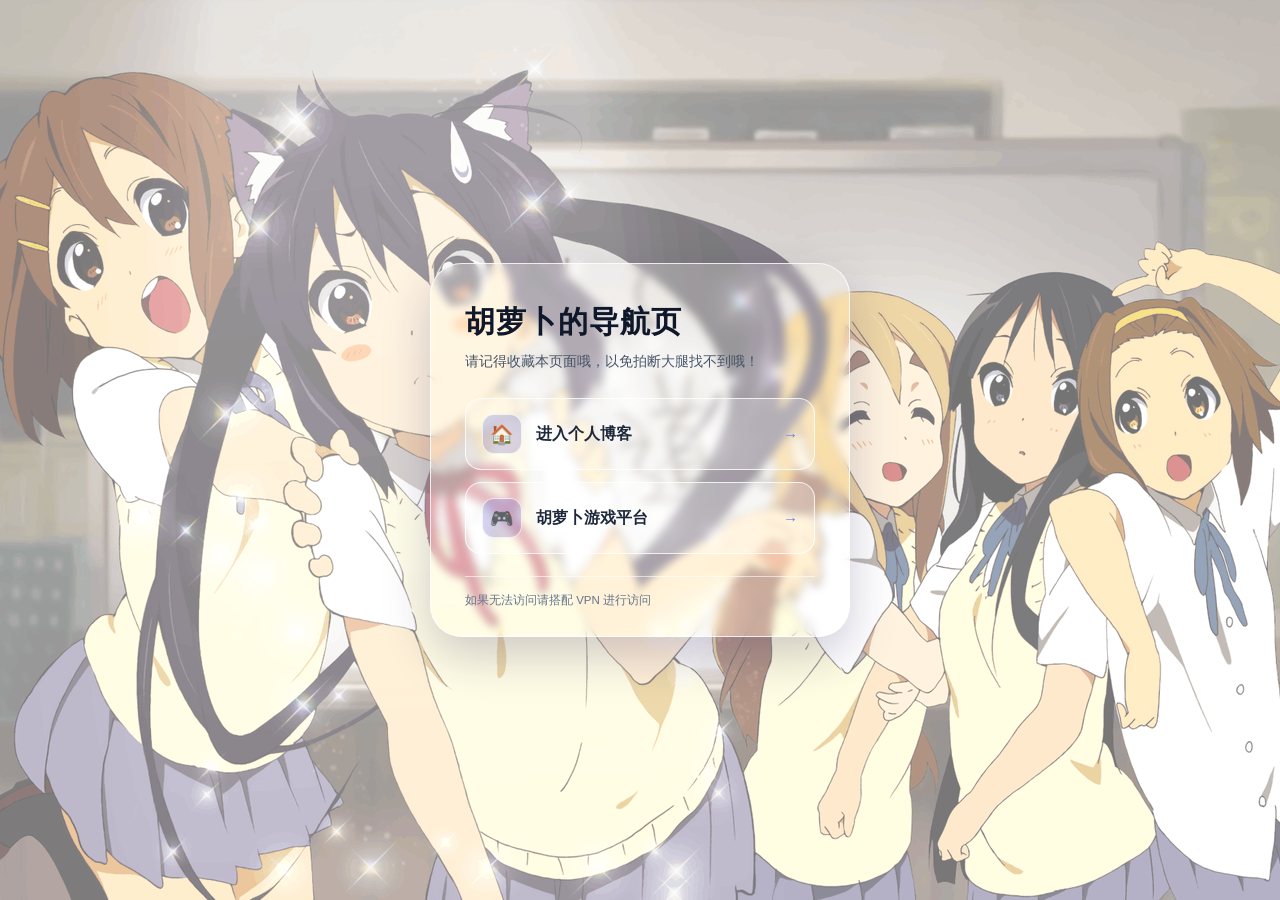
==== commit b61c5997: "Add files via upload" ====
--- a/index.html
+++ b/index.html
@@ -4,7 +4,7 @@
 <meta charset="UTF-8">
 <meta name="viewport" content="width=device-width, initial-scale=1.0">
 <link rel="icon" type="image/png" href="/blog/pictures/zozlogo.png">
-<title>胡萝卜的个人博客 · 导航</title>
+<title>胡萝卜的导航页</title>
 
 <link rel="preconnect" href="https://fonts.googleapis.cn" crossorigin>
 <link href="https://fonts.googleapis.cn/css2?family=ZCOOL+KuaiLe&display=swap" rel="stylesheet">
@@ -53,7 +53,7 @@
   /* ============ 液态玻璃卡片 ============ */
   .nav-card {
     position: relative; z-index: 1;
-    width: 94%; max-width: 480px;
+    width: 94%; max-width: 420px;
     max-height: calc(100vh - 48px); overflow-y: auto;
     padding: 38px 34px 26px;
     border-radius: 32px;
@@ -74,14 +74,14 @@
     font-size: 30px; color: #0f172a; margin: 0 0 8px; letter-spacing: 1px;
   }
   .nav-tip {
-    margin: 0 0 22px; font-size: 13.5px; color: #475569; line-height: 1.7;
+    margin: 0 0 24px; font-size: 13.5px; color: #475569; line-height: 1.7;
   }
 
   /* ============ 链接条目 ============ */
   .link-list { list-style: none; margin: 0; padding: 0; display: flex; flex-direction: column; gap: 12px; }
   .link-item {
-    display: flex; align-items: center; gap: 13px;
-    padding: 13px 14px; border-radius: 16px;
+    display: flex; align-items: center; gap: 14px;
+    padding: 15px 16px; border-radius: 16px;
     background: var(--glass-bg);
     border: 1px solid var(--glass-border);
     text-decoration: none; color: inherit;
@@ -100,45 +100,81 @@
     background: linear-gradient(135deg, rgba(102,126,234,.30), rgba(118,75,162,.26));
     border: 1px solid rgba(255,255,255,.7);
   }
-  .link-meta { flex: 1; min-width: 0; }
-  .link-name { font-size: 16px; font-weight: 600; color: #1e293b; }
-  .link-desc {
-    font-size: 12px; color: #64748b; margin-top: 3px;
-    white-space: nowrap; overflow: hidden; text-overflow: ellipsis;
-  }
-  .link-right { flex: 0 0 auto; display: flex; align-items: center; gap: 8px; }
-  .link-tag {
-    font-size: 11px; font-weight: 700; color: #4338ca;
-    background: rgba(102,126,234,.16); padding: 3px 9px; border-radius: 8px;
-  }
-  .link-arrow { font-size: 15px; color: #667eea; transition: transform .18s ease; }
+  .link-name {
+    flex: 1; min-width: 0; font-size: 16px; font-weight: 600; color: #1e293b;
+  }
+  .link-arrow { flex: 0 0 auto; font-size: 15px; color: #667eea; transition: transform .18s ease; }
   .link-item:hover .link-arrow { transform: translateX(3px); }
 
   .nav-foot {
-    margin-top: 20px; padding-top: 14px;
+    margin-top: 22px; padding-top: 14px;
     border-top: 1px solid rgba(255,255,255,.6);
     font-size: 11.5px; color: #64748b; line-height: 1.6;
   }
 
-  /* ============ 自定义鼠标箭头（与博客主页同一支） ============ */
+  /* ============ 自定义鼠标（与 PC 版博客主页完全一致）============
+     全局隐藏系统光标；指针离开网页区域时用 html.native-cursor 把系统光标还回来。
+     两者永远互斥 —— 不会同时出现两个指针，也不会一个都没有。
+     ⚠️ 不要用"手动加/减某个 class 来切换 cursor"的写法：状态一漏就整页没光标。
+        全局 none 打底 + native-cursor 覆盖，只有两种状态，不会失控。 */
+  *, *::before, *::after { cursor: none !important; }
+
   .q-arrow {
     position: fixed; width: 28px; height: 28px;
     pointer-events: none; z-index: 10000;
-    opacity: 0; transform: scale(.6); transition: opacity .08s ease;
-  }
-  .q-arrow.ready { opacity: 1; transform: scale(1); transition: opacity .18s ease, transform .18s cubic-bezier(.34,1.4,.64,1); }
+    /* 默认不显示：页面刚打开时箭头会停在 (0,0) 或上次的残留位置，
+       必须先检测到真实的指针输入才现身（见 .q-arrow.ready） */
+    opacity: 0;
+    transform: scale(0.6);
+    transition: opacity 0.08s ease;
+  }
+  .q-arrow.ready {
+    opacity: 1;
+    transform: scale(1);
+    transition: opacity 0.18s ease, transform 0.18s cubic-bezier(0.34, 1.4, 0.64, 1);
+  }
   .q-arrow.hover::before { transform: scale(1.3) rotate(-5deg); }
   .q-arrow::before {
-    content: ''; position: absolute; inset: 0;
+    content: '';
+    position: absolute; inset: 0;
     background: url("data:image/svg+xml,%3Csvg xmlns='http://www.w3.org/2000/svg' viewBox='0 0 28 28'%3E%3Cpath d='M5 3 L22 13 L14 14.5 L17.5 21 Z' fill='%23ffffff' stroke='%234f46e5' stroke-width='2.2' stroke-linejoin='round' stroke-linecap='round'/%3E%3C/svg%3E") center/contain no-repeat;
-    transition: transform .15s ease;
+    transition: transform 0.15s ease;
   }
   .q-arrow.no-pointer { display: none; }
-  html.native-cursor, html.native-cursor *, html.native-cursor *::before, html.native-cursor *::after {
-    cursor: auto !important;
-  }
-  html.has-custom-cursor, html.has-custom-cursor *, html.has-custom-cursor *::before, html.has-custom-cursor *::after {
-    cursor: none !important;
+
+  /* 指针离开网页区域（移到最左侧外面、地址栏、别的窗口）时：
+     自定义箭头已经藏了，但全局 cursor:none 还挂着 —— 那就会一个光标都看不见。
+     所以离开时把系统光标还回来，回来时再切回自定义箭头。
+     选择器特意加了 html.native-cursor 提高优先级，才能盖住上面那条 !important。 */
+  html.native-cursor,
+  html.native-cursor *,
+  html.native-cursor *::before,
+  html.native-cursor *::after { cursor: auto !important; }
+
+  /* ============ 尾拖粒子 ============ */
+  .cursor-particle {
+    position: fixed;
+    width: 12px; height: 12px;
+    border-radius: 50%;
+    background: rgba(255, 255, 255, 0.8);
+    pointer-events: none;
+    z-index: 9999;
+    animation: particleFade 0.8s ease-out forwards;
+  }
+  @keyframes particleFade {
+    0%   { opacity: 1; transform: scale(1); }
+    100% { opacity: 0; transform: scale(0) translateY(-20px); }
+  }
+
+  /* ============ 点击冒出的爱心 ============ */
+  .click-heart {
+    position: fixed; pointer-events: none; z-index: 9998;
+    animation: heartFloat 1s ease-out forwards;
+  }
+  @keyframes heartFloat {
+    0%   { opacity: 1; transform: scale(0) rotate(0deg); }
+    20%  { transform: scale(1.4) rotate(-5deg); }
+    100% { opacity: 0; transform: scale(0.5) translateY(-100px) rotate(10deg); }
   }
 
   @media (max-width: 520px) {
@@ -153,7 +189,7 @@
 
 <div class="stage" id="stage">
   <main class="nav-card">
-    <h1 class="nav-title" id="navTitle">胡萝卜的个人博客</h1>
+    <h1 class="nav-title" id="navTitle">胡萝卜的导航页</h1>
     <p class="nav-tip" id="navTip">请记得收藏本页面哦，以免拍断大腿找不到哦！</p>
 
     <ul class="link-list" id="linkList"></ul>
@@ -169,19 +205,17 @@
 /* ==========================================================================
    只改这一块就够了
    --------------------------------------------------------------------------
-   url 填 'auto'  → 按访客设备自动进 pc.html / mobile.html
-   url 留空      → 这条不显示（方便先占位，等域名/镜像搞定再填）
+   links 里每一条只留「图标 + 名称」，没有标签、没有副标题。
+   url 填 'auto' → 按访客设备自动进 blog/pc.html 或 blog/mobile.html
    ========================================================================== */
 const CONFIG = {
-  title: '胡萝卜的个人博客',
+  title: '胡萝卜的导航页',
   tip:   '请记得收藏本页面哦，以免拍断大腿找不到哦！',
   foot:  '如果无法访问请搭配 VPN 进行访问',
 
   links: [
-    { name: '进入博客',   desc: '自动匹配你的设备',            url: 'auto',        icon: '🏠', tag: '推荐' },
-    { name: '电脑版',     desc: 'blog/pc.html · 鼠标 / 自定义指针',  url: './blog/pc.html',   icon: '🖥️', tag: 'PC'  },
-    { name: '手机版',     desc: 'blog/mobile.html · 触屏操作',       url: './blog/mobile.html', icon: '📱', tag: '移动' },
-    { name: '备用镜像',   desc: '换成你自己的域名 / 镜像站',     url: '',            icon: '🌐', tag: ''    },
+    { name: '进入个人博客',   url: 'auto',                                   icon: '🏠' },
+    { name: '胡萝卜游戏平台', url: './gaming_platform/gaming_platform.html', icon: '🎮' },
   ]
 };
 /* ========================================================================== */
@@ -217,21 +251,9 @@
     const a = document.createElement('a');
     a.className = 'link-item';
     a.href = url;
-    // 站内页面同标签打开，站外镜像新标签打开
-    if (/^https?:\/\//i.test(url)) {
-      a.target = '_blank'; a.rel = 'noopener noreferrer';
-    }
-    a.innerHTML =
-      '<span class="link-ico"></span>' +
-      '<span class="link-meta"><span class="link-name"></span><span class="link-desc"></span></span>' +
-      '<span class="link-right">' +
-        (item.tag ? '<span class="link-tag"></span>' : '') +
-        '<span class="link-arrow">→</span>' +
-      '</span>';
+    a.innerHTML = '<span class="link-ico"></span><span class="link-name"></span><span class="link-arrow">→</span>';
     a.querySelector('.link-ico').textContent  = item.icon || '🔗';
     a.querySelector('.link-name').textContent = item.name;
-    a.querySelector('.link-desc').textContent = item.desc || url.replace(/^\.\//, '');
-    if (item.tag) a.querySelector('.link-tag').textContent = item.tag;
     list.appendChild(a);
   });
 })();
@@ -247,35 +269,144 @@
     stage.style.setProperty('--wallpaper', 'url("' + url + '")');
     stage.classList.add('has-wallpaper');
   };
-  img.src = url;   // onerror 不处理：墙了就保持渐变
+  img.src = url;   // onerror 不处理：加载失败就保持渐变
 })();
 
-/* ---------- 自定义箭头：有真鼠标才显示，触屏把系统光标还回来 ---------- */
-(function arrow() {
-  var q = document.getElementById('qArrow');
-  var fine = true;
-  try { fine = window.matchMedia('(hover: hover) and (pointer: fine)').matches; } catch (e) {}
-  if (!fine) { q.classList.add('no-pointer'); return; }
-
+/* ==========================================================================
+   自定义鼠标箭头 —— 与 PC 版博客主页（blog/pc.html）逐行一致
+   --------------------------------------------------------------------------
+   只在"确实有鼠标"的时候才显示自定义箭头：
+   页面刚加载、或者用户用触屏/触控板点击时，箭头还没拿到过真实坐标，
+   这时候显示出来会停在左上角或上次残留的位置，很出戏。
+   所以先判定设备是否具备精确指针（hover: hover + pointer: fine），
+   再等第一次真实 mousemove/pointermove 才浮现。
+   ========================================================================== */
+const qArrow = document.getElementById('qArrow');
+let pointerSeen = false;
+let lastX = null, lastY = null;
+
+function hasFinePointer() {
+  try {
+    return window.matchMedia('(hover: hover) and (pointer: fine)').matches;
+  } catch (e) { return true; }   // 不支持 matchMedia 就按有鼠标处理
+}
+
+(function initArrowVisibility() {
+  if (!hasFinePointer()) {
+    // 触屏：不显示自定义箭头，同时把被 cursor:none 干掉的原生光标还回来
+    qArrow.classList.add('no-pointer');
+    const st = document.createElement('style');
+    st.textContent = '*, *::before, *::after { cursor: auto !important; }';
+    document.head.appendChild(st);
+    return;
+  }
+
+  /* 初始就挂上 native-cursor：
+     页面刚打开时还不知道指针在哪（可能压根就没进过页面），
+     这时候如果直接 cursor:none + 箭头未显示，整个页面会一个光标都没有。
+     先显示系统光标，等第一次真实移动再无缝换成自定义箭头。 */
   document.documentElement.classList.add('native-cursor');
-  document.addEventListener('mousemove', function (e) {
-    if (e.clientX <= 1 || e.clientY <= 1 ||
-        e.clientX >= window.innerWidth - 1 || e.clientY >= window.innerHeight - 1) return;
-    q.style.left = e.clientX + 'px';
-    q.style.top  = e.clientY + 'px';
-    q.classList.add('ready');
+
+  /* 规则：系统指针在网页区域内 → 显示自定义箭头 + 隐藏系统光标；
+     指针离开网页区域 → 隐藏自定义箭头 + 把系统光标还回来。 */
+  function insideViewport(x, y) {
+    /* 必须严格在视口内：
+       浏览器在指针贴边/移出时会补发坐标为 0 或 innerWidth 的边缘 mousemove，
+       放行这些坐标就会让箭头卡在页面最左侧不消失 —— 于是"两个指针"。 */
+    return x > 1 && y > 1 && x < window.innerWidth - 1 && y < window.innerHeight - 1;
+  }
+  function show(x, y) {
+    if (x == null || y == null || !insideViewport(x, y)) return;   // 边缘/无效坐标一律不显示
+    pointerSeen = true; lastX = x; lastY = y;
+    qArrow.style.left = x + 'px'; qArrow.style.top = y + 'px';
+    qArrow.classList.add('ready');
     document.documentElement.classList.remove('native-cursor');
-    document.documentElement.classList.add('has-custom-cursor');
+  }
+  function leave() {
+    qArrow.classList.remove('ready');
+    // 箭头藏了，就必须把系统光标还回来，否则那边一个指针都没有
+    document.documentElement.classList.add('native-cursor');
+  }
+  function restore(e) {
+    /* 指针回来了：优先用事件自带的坐标，没有（比如浏览器派发的假 enter 全 0）
+       才退回上一次的有效坐标；实在都没有就继续显示系统光标，
+       保证任何时刻都恰好有一个光标，不会空窗。 */
+    if (e && insideViewport(e.clientX, e.clientY)) { show(e.clientX, e.clientY); return; }
+    if (!pointerSeen || lastX == null || !insideViewport(lastX, lastY)) return;
+    show(lastX, lastY);
+  }
+
+  /* 只有真实移动才负责"显示"：
+     ⚠️ 不能用 mouseenter/pointerenter 来首次显示 —— 浏览器在页面加载完成、
+        窗口重新获得焦点时会派发一个 clientX/clientY 全是 0 的假 enter 事件，
+        照它定位就会在网页左上角凭空卡住一个箭头，看起来像多了一个指针。 */
+  document.addEventListener('mousemove', (e) => {
+    if (!insideViewport(e.clientX, e.clientY)) { leave(); return; }  // 贴到边缘就收起
+    if (!pointerSeen || !qArrow.classList.contains('ready')) show(e.clientX, e.clientY);
   });
-  document.addEventListener('mouseleave', function () {
-    q.classList.remove('ready');
-    document.documentElement.classList.add('native-cursor');
-    document.documentElement.classList.remove('has-custom-cursor');
+  document.addEventListener('pointermove', (e) => {
+    if (e.pointerType !== 'mouse') return;
+    if (!insideViewport(e.clientX, e.clientY)) { leave(); return; }
+    if (!pointerSeen || !qArrow.classList.contains('ready')) show(e.clientX, e.clientY);
   });
-  document.addEventListener('mouseover', function (e) {
-    q.classList.toggle('hover', !!(e.target.closest && e.target.closest('.link-item')));
-  });
+
+  // 指针离开文档 → 收起 + 还回系统光标
+  document.addEventListener('mouseleave', leave);
+  document.addEventListener('pointerleave', (e) => { if (e.pointerType === 'mouse') leave(); });
+  // 兜底：mouseout 且 relatedTarget 为空 = 指针离开了窗口（最可靠的跨浏览器判定）
+  document.addEventListener('mouseout', (e) => { if (!e.relatedTarget) leave(); });
+  // 重新进入：先摘掉 native-cursor，等真实移动再显示箭头
+  document.addEventListener('mouseenter', restore);
+  document.addEventListener('pointerenter', (e) => { if (e.pointerType === 'mouse') restore(e); });
+  // 切走标签页 / 切到别的程序
+  window.addEventListener('blur', leave);
 })();
+
+/* 位置跟随：无条件更新，与"显隐判定"完全解耦。
+   ⚠️ 之前把边界检查写在这里，鼠标贴边时箭头就停止跟随、僵在原地 —— 就是那个 bug。 */
+function moveArrow(x, y) {
+  qArrow.style.left = x + 'px';
+  qArrow.style.top  = y + 'px';
+}
+document.addEventListener('mousemove', (e) => {
+  moveArrow(e.clientX, e.clientY);
+  createParticle(e.clientX, e.clientY);
+});
+
+function createParticle(x, y) {
+  const p = document.createElement('div');
+  p.className = 'cursor-particle';
+  p.style.left = x - 6 + 'px'; p.style.top = y - 6 + 'px';
+  const s = Math.random() * 8 + 4;
+  p.style.width = s + 'px'; p.style.height = s + 'px';
+  p.style.background = `hsla(${Math.random() * 360},100%,80%,0.8)`;
+  document.body.appendChild(p);
+  setTimeout(() => p.remove(), 800);
+}
+
+/* 悬停反馈：箭头放大 + 微旋转（事件委托，动态插入的卡片同样生效） */
+const HOVER_SELECTOR = '.link-item';
+document.addEventListener('mouseover', (e) => {
+  if (e.target.closest && e.target.closest(HOVER_SELECTOR)) qArrow.classList.add('hover');
+});
+document.addEventListener('mouseout', (e) => {
+  if (e.target.closest && e.target.closest(HOVER_SELECTOR)) qArrow.classList.remove('hover');
+});
+
+/* ============ 点击冒出的爱心（与 PC 版一致）============ */
+const HEART_COLORS = ['#ff6b81', '#ff4757', '#ff3838', '#ff9ff3', '#f368e0', '#ee5a24'];
+document.addEventListener('click', (e) => {
+  const heart = document.createElement('div');
+  heart.className = 'click-heart';
+  heart.style.left = e.clientX - 25 + 'px';
+  heart.style.top  = e.clientY - 25 + 'px';
+  const size  = Math.random() * 18 + 32;
+  const color = HEART_COLORS[Math.floor(Math.random() * HEART_COLORS.length)];
+  heart.innerHTML = `<svg width="${size}" height="${size}" viewBox="0 0 24 24"><path d="M12 21.35l-1.45-1.32C5.4 15.36 2 12.28 2 8.5 2 5.42 4.42 3 7.5 3c1.74 0 3.41.81 4.5 2.09C13.09 3.81 14.76 3 16.5 3 19.58 3 22 5.42 22 8.5c0 3.78-3.4 6.86-8.55 11.54L12 21.35z" fill="${color}"/></svg>`;
+  document.body.appendChild(heart);
+  setTimeout(() => heart.remove(), 1000);
+});
+
 </script>
 </body>
 </html>
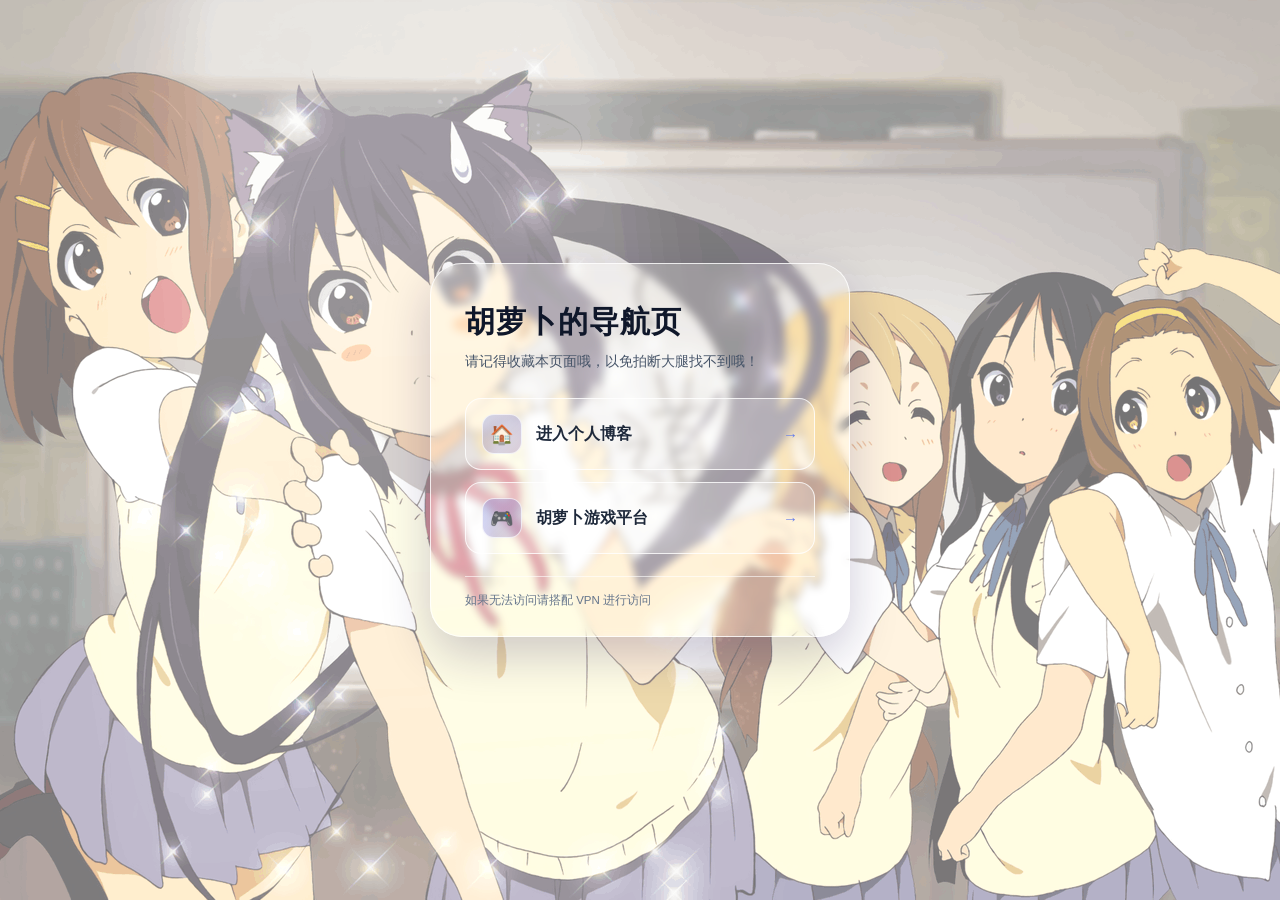
==== commit a38c87d3: "Add files via upload" ====
--- a/index.html
+++ b/index.html
@@ -20,6 +20,19 @@
 
   * { box-sizing: border-box; }
   html, body { height: 100%; }
+
+  /* ============ 页面切换过渡（淡出 → 跳转 → 淡入）============
+     ① html 铺一层深色底：body 淡出后露出的是它，而不是浏览器默认的白色，
+        跳转前后观感连贯，不会闪一下白屏。
+     ② body 初始 opacity:0，加载完由 JS 加 .fade-in 淡入 —— 不再硬切。 */
+  html { background: #241a52; }
+  body { opacity: 0; }
+  body.fade-in  { opacity: 1; transition: opacity .34s ease; }
+  body.fade-out { opacity: 0; transition: opacity .26s ease; }
+  /* 尊重系统的「减少动态效果」设置 */
+  @media (prefers-reduced-motion: reduce) {
+    body.fade-in, body.fade-out { transition: none; }
+  }
 
   body {
     margin: 0;
@@ -272,6 +285,31 @@
   img.src = url;   // onerror 不处理：加载失败就保持渐变
 })();
 
+/* ---------- 跨页面记住指针最后位置（只在同一个标签页内有效）----------
+   页面跳转时用它把自定义箭头直接落到正确位置，
+   避免新页面"等不到 mousemove"而一直显示系统光标。 */
+var PTR_KEY = 'zoz_last_pointer';
+var lastPtr = { x: null, y: null };
+
+function loadPointer() {
+  try {
+    var v = sessionStorage.getItem(PTR_KEY);
+    if (!v) return null;
+    var p = v.split(',');
+    var x = parseFloat(p[0]), y = parseFloat(p[1]);
+    return (isFinite(x) && isFinite(y)) ? { x: x, y: y } : null;
+  } catch (e) { return null; }
+}
+function savePointer(x, y) { lastPtr.x = x; lastPtr.y = y; }
+function flushPointer() {
+  if (lastPtr.x == null) return;
+  try { sessionStorage.setItem(PTR_KEY, lastPtr.x + ',' + lastPtr.y); } catch (e) {}
+}
+/* 移动过程中每 200ms 落盘一次；切页 / 关标签时立刻补一次，保证是最新的坐标 */
+setInterval(flushPointer, 200);
+window.addEventListener('pagehide', flushPointer);
+window.addEventListener('beforeunload', flushPointer);
+
 /* ==========================================================================
    自定义鼠标箭头 —— 与 PC 版博客主页（blog/pc.html）逐行一致
    --------------------------------------------------------------------------
@@ -301,11 +339,18 @@
     return;
   }
 
-  /* 初始就挂上 native-cursor：
-     页面刚打开时还不知道指针在哪（可能压根就没进过页面），
-     这时候如果直接 cursor:none + 箭头未显示，整个页面会一个光标都没有。
-     先显示系统光标，等第一次真实移动再无缝换成自定义箭头。 */
-  document.documentElement.classList.add('native-cursor');
+  /* ⚠️ 关键修复：跳转后"卡住系统光标"
+     以前这里无条件挂 native-cursor，然后干等第一次 mousemove 才换成自定义箭头。
+     但从导航页点链接进来时鼠标往往是不动的 —— 新页面加载完压根没有 mousemove，
+     于是系统光标一直挂着，看起来就像"自定义箭头没了、卡出 Windows 指针"。
+     现在先读上一个页面记下的指针坐标（sessionStorage，同标签页有效）：
+     坐标可信就立刻把自定义箭头放好，只有确实没记录时才退回系统光标。 */
+  var saved = loadPointer();
+  if (saved && insideViewport(saved.x, saved.y)) {
+    show(saved.x, saved.y);
+  } else {
+    document.documentElement.classList.add('native-cursor');
+  }
 
   /* 规则：系统指针在网页区域内 → 显示自定义箭头 + 隐藏系统光标；
      指针离开网页区域 → 隐藏自定义箭头 + 把系统光标还回来。 */
@@ -323,6 +368,9 @@
     document.documentElement.classList.remove('native-cursor');
   }
   function leave() {
+    /* 正在淡出跳页：这时候把系统光标放出来，会在切页那一下闪一个 Windows 指针，
+       正是"有概率卡出系统光标"的另一个来源，直接忽略。 */
+    if (window.__pageLeaving) return;
     qArrow.classList.remove('ready');
     // 箭头藏了，就必须把系统光标还回来，否则那边一个指针都没有
     document.documentElement.classList.add('native-cursor');
@@ -360,6 +408,16 @@
   document.addEventListener('pointerenter', (e) => { if (e.pointerType === 'mouse') restore(e); });
   // 切走标签页 / 切到别的程序
   window.addEventListener('blur', leave);
+
+  /* 点击也是真实指针输入：鼠标完全静止、只点一下的情况，靠它把箭头唤出来
+     （比如刚跳进来就点空白处换壁纸） */
+  document.addEventListener('mousedown', (e) => {
+    if (insideViewport(e.clientX, e.clientY)) show(e.clientX, e.clientY);
+  });
+  document.addEventListener('pointerdown', (e) => {
+    if (e.pointerType !== 'mouse') return;
+    if (insideViewport(e.clientX, e.clientY)) show(e.clientX, e.clientY);
+  });
 })();
 
 /* 位置跟随：无条件更新，与"显隐判定"完全解耦。
@@ -367,6 +425,7 @@
 function moveArrow(x, y) {
   qArrow.style.left = x + 'px';
   qArrow.style.top  = y + 'px';
+  savePointer(x, y);
 }
 document.addEventListener('mousemove', (e) => {
   moveArrow(e.clientX, e.clientY);
@@ -407,6 +466,55 @@
   setTimeout(() => heart.remove(), 1000);
 });
 
+
+/* ==========================================================================
+   页面切换过渡：点站内链接先淡出，落地页再淡入（不再硬切）
+   --------------------------------------------------------------------------
+   ⚠️ 只拦「同源 + 同标签 + 普通左键」的链接；
+      新标签打开（Ctrl / Cmd / 中键）、外链、锚点、下载一律放行，行为不变。
+   ========================================================================== */
+(function pageTransition() {
+  var FADE_OUT_MS = 260;
+
+  /* ---------- 进场：能画的第一帧就淡入 ---------- */
+  function enter() {
+    requestAnimationFrame(function () {
+      requestAnimationFrame(function () {
+        document.body.classList.add('fade-in');
+      });
+    });
+  }
+  if (document.readyState === 'loading') {
+    document.addEventListener('DOMContentLoaded', enter);
+  } else {
+    enter();
+  }
+
+  /* ---------- 出场：站内链接先淡出再跳 ---------- */
+  document.addEventListener('click', function (e) {
+    if (e.defaultPrevented || e.button !== 0) return;
+    if (e.metaKey || e.ctrlKey || e.shiftKey || e.altKey) return;   // 新标签/下载：不拦
+    var a = e.target.closest && e.target.closest('a[href]');
+    if (!a || a.target === '_blank' || a.hasAttribute('download')) return;
+    var url = a.href;
+    if (!url || url.charAt(0) === '#') return;
+    try {
+      if (new URL(url, location.href).origin !== location.origin) return;   // 外链不拦
+    } catch (err) { return; }
+
+    e.preventDefault();
+    if (window.__pageLeaving) return;          // 已经在处理第二次点击了
+    window.__pageLeaving = true;               // 通知箭头逻辑：别把系统光标放出来
+    document.body.classList.remove('fade-in');
+    document.body.classList.add('fade-out');
+    setTimeout(function () { location.href = url; }, FADE_OUT_MS);
+  }, true);   // 捕获阶段：赶在其它 click 处理之前拦下
+
+  /* 兜底：万一淡出动画没跑完就导航了，别让页面卡在半透明 */
+  window.addEventListener('pagehide', function () {
+    document.body.classList.remove('fade-out');
+  });
+})();
 </script>
 </body>
 </html>
